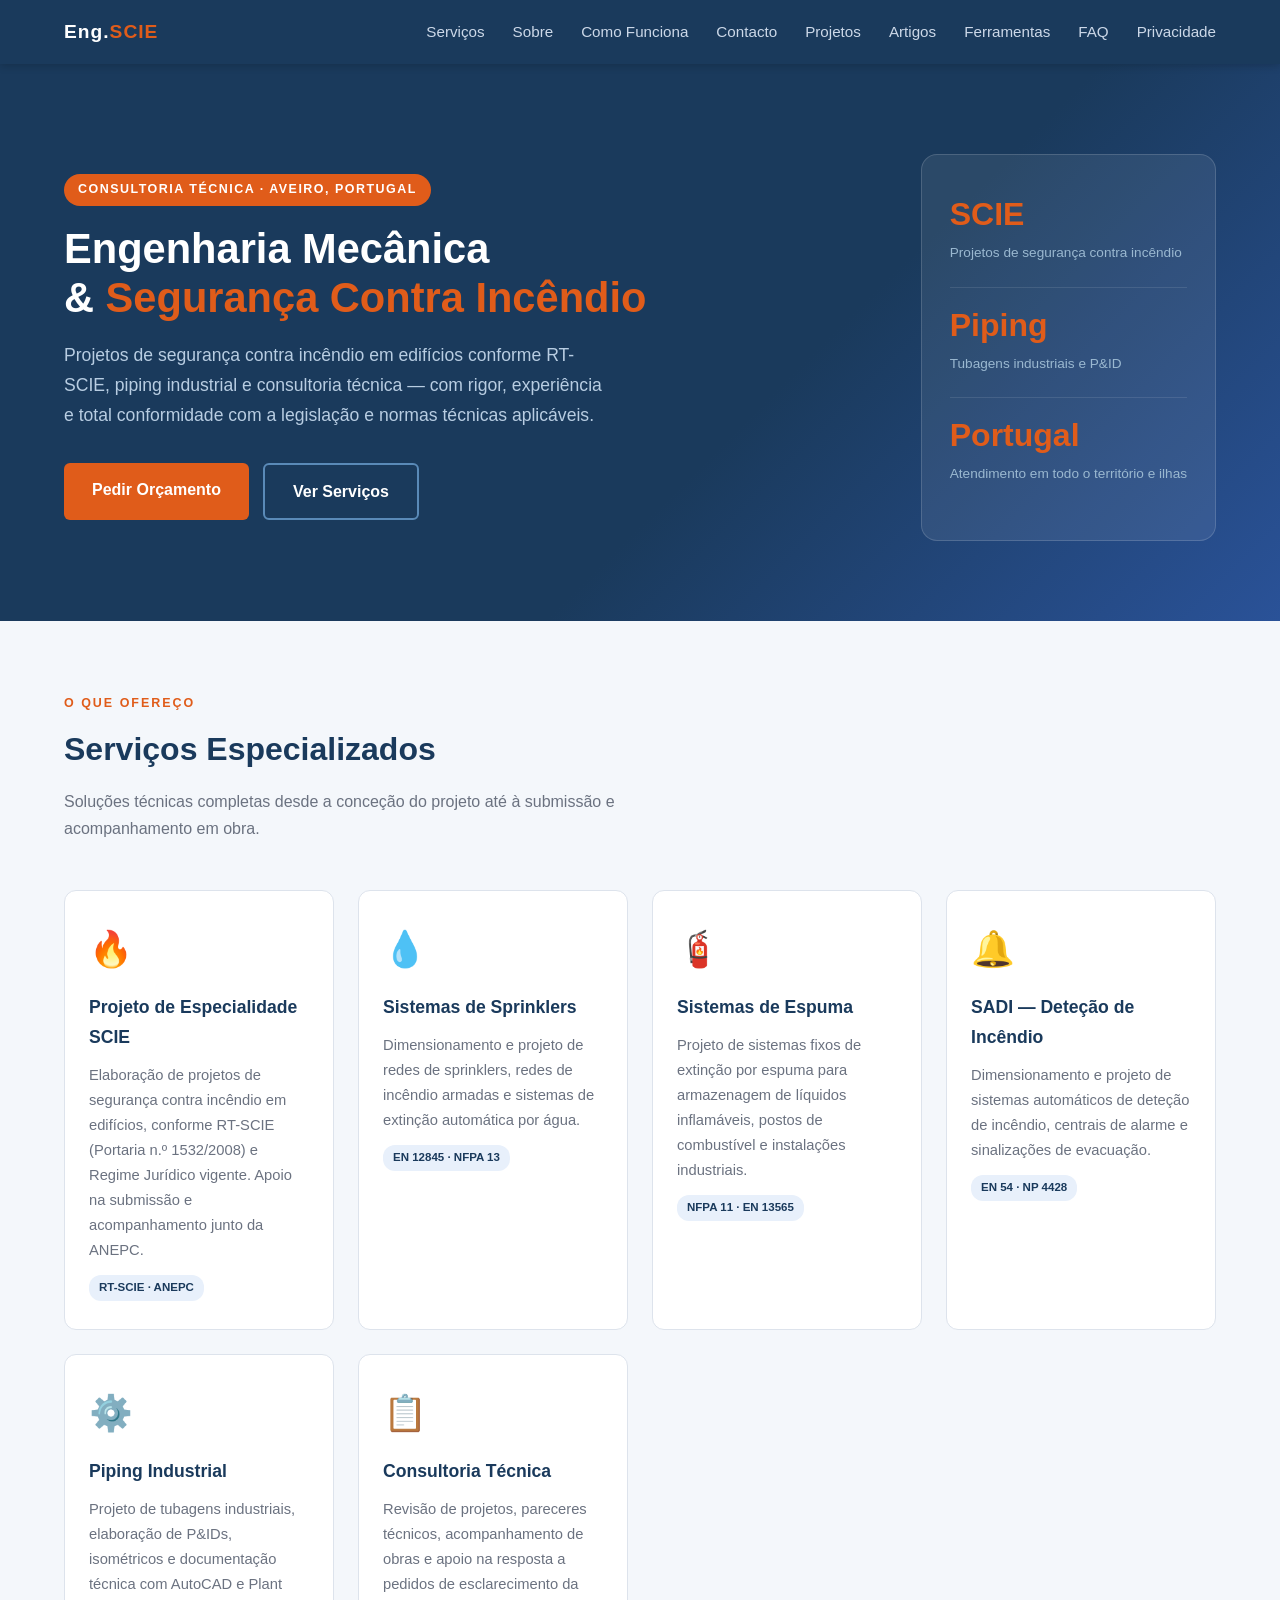
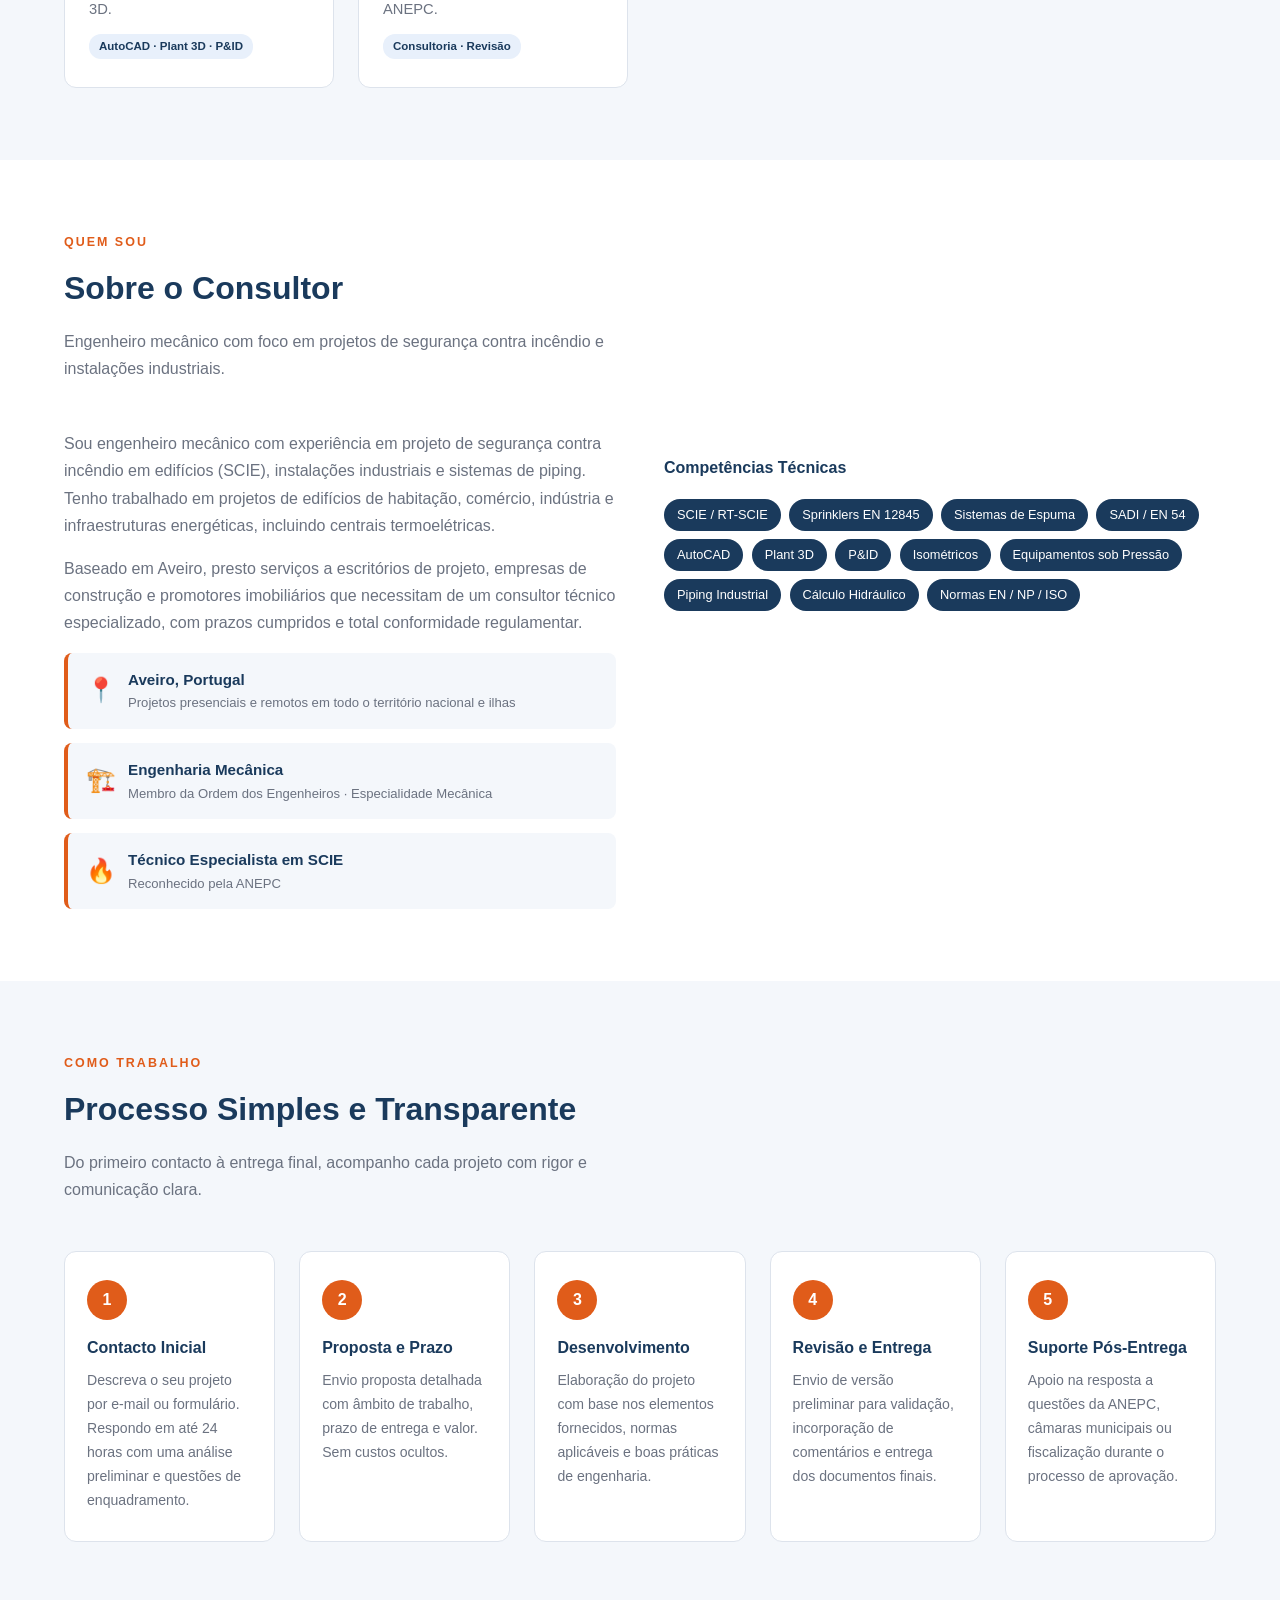
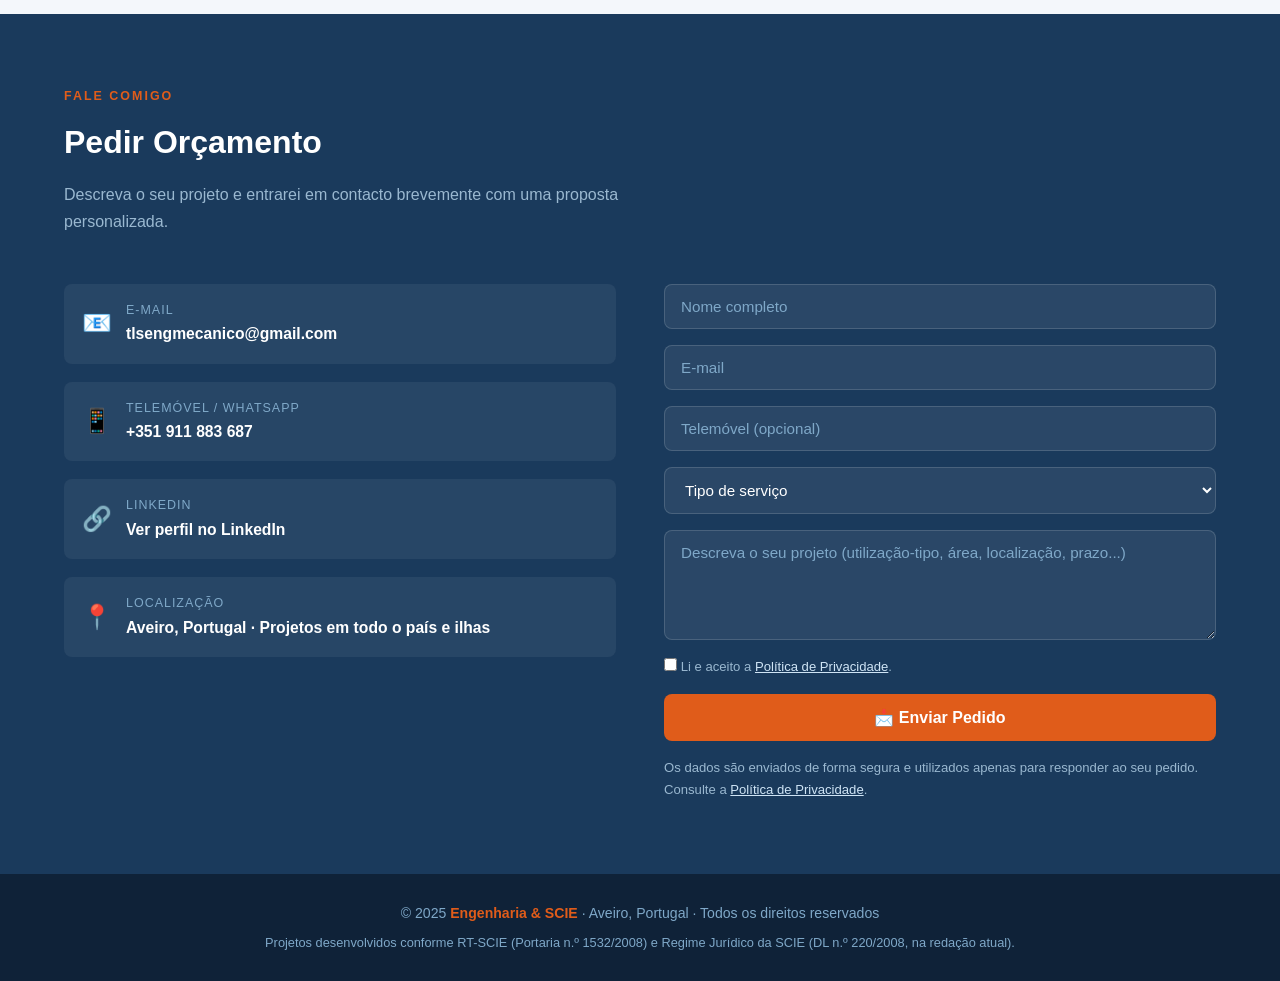
==== index.html @ 80609b7a "Update index.html" ====
<!DOCTYPE html>
<html lang="pt">
<head>
  <meta charset="UTF-8" />
  <meta name="viewport" content="width=device-width, initial-scale=1.0" />
  <!-- CORRIGIDO: Title mais assertivo e com termo completo -->
  <title>Engenharia de Segurança Contra Incêndio | Consultoria SCIE</title>
  <!-- CORRIGIDO: Description otimizada com termos legais corretos -->
  <meta name="description" content="Engenharia Mecânica e SCIE em Portugal. Projetos de segurança contra incêndio conforme RT-SCIE, piping industrial e consultoria técnica. Projetista reconhecido pela ANEPC.">
  
  <!-- JSON-LD Schema.org para SEO -->
  <!-- CORRIGIDO: Qualificações corrigidas, localização unificada para Aveiro -->
  <script type="application/ld+json">
  {
    "@context": "https://schema.org",
    "@type": "ProfessionalService",
    "name": "Engenharia & SCIE",
    "description": "Consultoria em Engenharia Mecânica e Segurança Contra Incêndio em Edifícios (SCIE)",
    "url": "https://fiopsptbr4780.github.io/Eng.SCIE/",
    "telephone": "+351911883687",
    "areaServed": "PT",
    "priceRange": "Consultar",
    "address": {
      "@type": "PostalAddress",
      "addressLocality": "Aveiro",
      "addressCountry": "PT"
    },
    "knowsAbout": [
      "Projeto SCIE",
      "RT-SCIE",
      "Sistemas de Sprinklers EN 12845",
      "Sistemas de Espuma NFPA 11",
      "SADI EN 54",
      "Piping Industrial",
      "Consultoria Técnica SCIE"
    ],
    "hasCredential": [
      {
        "@type": "EducationalOccupationalCredential",
        "credentialCategory": "Engenheiro Mecânico",
        "recognizedBy": { "@type": "Organization", "name": "Ordem dos Engenheiros" }
      },
      {
        "@type": "EducationalOccupationalCredential",
        "credentialCategory": "Técnico Especialista em SCIE",
        "recognizedBy": { "@type": "Organization", "name": "ANEPC" }
      }
    ]
  }
  </script>
  
  <!-- Organization Schema -->
  <script type="application/ld+json">
  {
    "@context": "https://schema.org",
    "@type": "Organization",
    "name": "Engenharia & SCIE",
    "url": "https://fiopsptbr4780.github.io/Eng.SCIE/",
    "logo": "https://fiopsptbr4780.github.io/Eng.SCIE/logo.png",
    "description": "Consultoria em Engenharia Mecânica e Segurança Contra Incêndio em Edifícios",
    "foundingDate": "2024",
    "areaServed": "PT",
    "knowsLanguage": "pt-PT",
    "sameAs": [
      "https://github.com/fiopsptbr4780"
    ],
    "contactPoint": {
      "@type": "ContactPoint",
      "contactType": "Customer Support",
      "telephone": "+351911883687",
      "availableLanguage": "Portuguese"
    }
  }
  </script>
  
  <style>
    :root {
      --primary: #1a3a5c;
      --accent: #e05c1a;
      --light: #f4f7fb;
      --text: #2d2d2d;
      --muted: #6b7280;
      --white: #ffffff;
      --border: #dde3ec;
    }

    * { margin: 0; padding: 0; box-sizing: border-box; }

    body {
      font-family: 'Segoe UI', Arial, sans-serif;
      color: var(--text);
      background: var(--white);
      line-height: 1.7;
    }

    nav {
      background: var(--primary);
      position: sticky;
      top: 0;
      z-index: 999;
      display: flex;
      justify-content: space-between;
      align-items: center;
      padding: 0 5%;
      height: 64px;
      box-shadow: 0 2px 8px rgba(0,0,0,0.18);
    }

    .nav-logo {
      color: var(--white);
      font-size: 1.2rem;
      font-weight: 700;
      letter-spacing: 1px;
      text-decoration: none;
    }

    .nav-logo span { color: var(--accent); }

    .nav-toggle {
      display: none;
      background: transparent;
      border: none;
      color: var(--white);
      font-size: 1.5rem;
      cursor: pointer;
      padding: 4px 8px;
    }

    nav ul {
      list-style: none;
      display: flex;
      gap: 28px;
      margin: 0;
      padding: 0;
    }

    nav ul li a {
      color: #ccd8e8;
      text-decoration: none;
      font-size: 0.95rem;
      transition: color 0.2s;
    }

    nav ul li a:hover { color: var(--accent); }

    .hero {
      background: linear-gradient(135deg, var(--primary) 60%, #2a5298 100%);
      color: var(--white);
      padding: 90px 5% 80px;
      display: flex;
      align-items: center;
      gap: 40px;
      flex-wrap: wrap;
    }

    .hero-text { flex: 1; min-width: 280px; }

    .hero-text .badge {
      display: inline-block;
      background: var(--accent);
      color: var(--white);
      font-size: 0.78rem;
      font-weight: 700;
      text-transform: uppercase;
      letter-spacing: 1.5px;
      padding: 5px 14px;
      border-radius: 20px;
      margin-bottom: 18px;
    }

    .hero-text h1 {
      font-size: 2.6rem;
      line-height: 1.2;
      margin-bottom: 18px;
    }

    .hero-text h1 span { color: var(--accent); }

    .hero-text p {
      font-size: 1.1rem;
      color: #b8cde2;
      max-width: 540px;
      margin-bottom: 32px;
    }

    .hero-btns { display: flex; gap: 14px; flex-wrap: wrap; }

    .btn-primary {
      background: var(--accent);
      color: var(--white);
      padding: 13px 28px;
      border: none;
      border-radius: 6px;
      font-size: 1rem;
      font-weight: 700;
      cursor: pointer;
      text-decoration: none;
      transition: background 0.2s, transform 0.1s;
      display: inline-block;
    }

    .btn-primary:hover { background: #c44e12; transform: translateY(-1px); }

    .btn-outline {
      background: transparent;
      color: var(--white);
      padding: 13px 28px;
      border: 2px solid #5a8ab8;
      border-radius: 6px;
      font-size: 1rem;
      font-weight: 600;
      cursor: pointer;
      text-decoration: none;
      transition: border-color 0.2s, color 0.2s;
      display: inline-block;
    }

    .btn-outline:hover { border-color: var(--white); color: var(--white); }

    .hero-card {
      background: rgba(255, 255, 255, 0.08);
      border: 1px solid rgba(255, 255, 255, 0.15);
      border-radius: 16px;
      padding: 32px 28px;
      min-width: 240px;
      flex-shrink: 0;
    }

    .hero-card .stat { margin-bottom: 22px; }

    .hero-card .stat-num {
      font-size: 2rem;
      font-weight: 800;
      color: var(--accent);
    }

    .hero-card .stat-label {
      font-size: 0.85rem;
      color: #9ab8d0;
    }

    .hero-card hr {
      border: none;
      border-top: 1px solid rgba(255, 255, 255, 0.1);
      margin: 10px 0;
    }

    section { padding: 72px 5%; }

    .section-label {
      font-size: 0.78rem;
      font-weight: 700;
      text-transform: uppercase;
      letter-spacing: 2px;
      color: var(--accent);
      margin-bottom: 8px;
    }

    .section-title {
      font-size: 2rem;
      color: var(--primary);
      margin-bottom: 12px;
    }

    .section-sub {
      color: var(--muted);
      font-size: 1rem;
      max-width: 600px;
      margin-bottom: 48px;
    }

    #servicos { background: var(--light); }

    .services-grid {
      display: grid;
      grid-template-columns: repeat(auto-fit, minmax(260px, 1fr));
      gap: 24px;
    }

    .service-card {
      background: var(--white);
      border-radius: 12px;
      padding: 28px 24px;
      border: 1px solid var(--border);
      transition: box-shadow 0.2s, transform 0.2s;
    }

    .service-card:hover {
      box-shadow: 0 8px 28px rgba(26, 58, 92, 0.12);
      transform: translateY(-3px);
    }

    .service-icon { font-size: 2.2rem; margin-bottom: 14px; }

    .service-card h3 {
      font-size: 1.1rem;
      color: var(--primary);
      margin-bottom: 10px;
    }

    .service-card p {
      font-size: 0.92rem;
      color: var(--muted);
    }

    .service-tag {
      display: inline-block;
      background: #e8f0fb;
      color: var(--primary);
      font-size: 0.72rem;
      font-weight: 700;
      padding: 3px 10px;
      border-radius: 12px;
      margin-top: 12px;
    }

    #sobre { background: var(--white); }

    .about-grid {
      display: grid;
      grid-template-columns: 1fr 1fr;
      gap: 48px;
      align-items: start;
    }

    @media (max-width: 768px) {
      .about-grid { grid-template-columns: 1fr; }
    }

    .about-text p { color: var(--muted); margin-bottom: 16px; }

    .credentials {
      display: flex;
      flex-direction: column;
      gap: 14px;
      margin-top: 8px;
    }

    .credential-item {
      display: flex;
      align-items: center;
      gap: 12px;
      background: var(--light);
      border-radius: 8px;
      padding: 14px 18px;
      border-left: 4px solid var(--accent);
    }

    .credential-item .cred-icon { font-size: 1.5rem; }

    .credential-item .cred-title {
      font-weight: 700;
      font-size: 0.95rem;
      color: var(--primary);
    }

    .credential-item .cred-sub {
      font-size: 0.82rem;
      color: var(--muted);
    }

    .skills-wrap { margin-top: 24px; }

    .skills-wrap h4 {
      color: var(--primary);
      margin-bottom: 14px;
      font-size: 1rem;
    }

    .skill-pill {
      display: inline-block;
      background: var(--primary);
      color: var(--white);
      font-size: 0.8rem;
      padding: 5px 13px;
      border-radius: 20px;
      margin: 4px 4px 4px 0;
    }

    #processo { background: var(--light); }

    .process-steps {
      display: grid;
      grid-template-columns: repeat(auto-fit, minmax(200px, 1fr));
      gap: 24px;
      counter-reset: step;
    }

    .step-card {
      background: var(--white);
      border-radius: 12px;
      padding: 28px 22px;
      border: 1px solid var(--border);
      position: relative;
    }

    .step-num {
      width: 40px;
      height: 40px;
      background: var(--accent);
      color: var(--white);
      border-radius: 50%;
      display: flex;
      align-items: center;
      justify-content: center;
      font-weight: 800;
      font-size: 1rem;
      margin-bottom: 14px;
    }

    .step-card h3 {
      color: var(--primary);
      font-size: 1rem;
      margin-bottom: 8px;
    }

    .step-card p {
      font-size: 0.88rem;
      color: var(--muted);
    }

    #contacto {
      background: var(--primary);
      color: var(--white);
    }

    #contacto .section-title { color: var(--white); }
    #contacto .section-sub { color: #9ab8d0; }

    .contact-grid {
      display: grid;
      grid-template-columns: 1fr 1fr;
      gap: 48px;
      align-items: start;
    }

    @media (max-width: 768px) {
      .contact-grid { grid-template-columns: 1fr; }
    }

    .contact-info {
      display: flex;
      flex-direction: column;
      gap: 18px;
    }

    .contact-item {
      display: flex;
      align-items: center;
      gap: 14px;
      background: rgba(255, 255, 255, 0.06);
      border-radius: 8px;
      padding: 16px 18px;
    }

    .contact-item .ci-icon { font-size: 1.5rem; }

    .contact-item .ci-label {
      font-size: 0.78rem;
      color: #7fa8c8;
      text-transform: uppercase;
      letter-spacing: 1px;
    }

    .contact-item .ci-val {
      font-size: 0.98rem;
      color: var(--white);
      font-weight: 600;
    }

    .contact-item a { color: inherit; text-decoration: none; }
    .contact-item a:hover { text-decoration: underline; }

    form { display: flex; flex-direction: column; gap: 16px; }

    form input, form textarea, form select {
      background: rgba(255, 255, 255, 0.07);
      border: 1px solid rgba(255, 255, 255, 0.15);
      border-radius: 8px;
      padding: 13px 16px;
      color: var(--white);
      font-size: 0.95rem;
      font-family: inherit;
      outline: none;
      transition: border-color 0.2s;
    }

    form input::placeholder, form textarea::placeholder { color: #7fa8c8; }

    form input:focus, form textarea:focus, form select:focus {
      border-color: var(--accent);
    }

    form textarea { resize: vertical; min-height: 110px; }

    form select option { background: var(--primary); color: var(--white); }

    form button {
      background: var(--accent);
      color: var(--white);
      padding: 14px;
      border: none;
      border-radius: 8px;
      font-size: 1rem;
      font-weight: 700;
      cursor: pointer;
      transition: background 0.2s;
    }

    form button:hover { background: #c44e12; }

    .form-note { font-size: 0.82rem; color: #9ab8d0; }
    .form-note a { color: #cfe4f5; }

    footer {
      background: #0f2238;
      color: #7fa8c8;
      text-align: center;
      padding: 28px 5%;
      font-size: 0.88rem;
    }

    footer span { color: var(--accent); font-weight: 700; }

    @media (max-width: 900px) {
      .nav-toggle { display: block; }

      nav ul {
        position: absolute;
        top: 64px;
        left: 0;
        right: 0;
        background: var(--primary);
        flex-direction: column;
        gap: 0;
        max-height: 0;
        overflow: hidden;
        transition: max-height 0.25s ease;
        padding: 0;
      }

      nav ul.open { max-height: 400px; }

      nav ul li {
        padding: 12px 5%;
        border-top: 1px solid rgba(255,255,255,0.08);
      }

      .hero-text h1 { font-size: 1.8rem; }
      .section-title { font-size: 1.5rem; }
    }
  </style>
</head>
<body>

<nav aria-label="Menu principal">
  <a href="index.html" class="nav-logo">Eng.<span>SCIE</span></a>
  <button class="nav-toggle" aria-label="Abrir menu" id="navToggle">☰</button>
  <ul id="navMenu">
    <li><a href="#servicos">Serviços</a></li>
    <li><a href="#sobre">Sobre</a></li>
    <li><a href="#processo">Como Funciona</a></li>
    <li><a href="#contacto">Contacto</a></li>
    <li><a href="projetos.html">Projetos</a></li>
    <li><a href="blog.html">Artigos</a></li>
    <li><a href="ferramentas.html">Ferramentas</a></li>
    <li><a href="faq.html">FAQ</a></li>
    <li><a href="privacidade.html">Privacidade</a></li>
  </ul>
</nav>

<main>

<!-- HERO -->
<section class="hero">
  <div class="hero-text">
    <div class="badge">Consultoria Técnica · Aveiro, Portugal</div>
    <!-- CORRIGIDO: Termo completo na primeira menção -->
    <h1>Engenharia Mecânica<br>& <span>Segurança Contra Incêndio</span></h1>
    <p>Projetos de segurança contra incêndio em edifícios conforme RT-SCIE, piping industrial e consultoria técnica — com rigor, experiência e total conformidade com a legislação e normas técnicas aplicáveis.</p>
    <div class="hero-btns">
      <a href="#contacto" class="btn-primary">Pedir Orçamento</a>
      <a href="#servicos" class="btn-outline">Ver Serviços</a>
    </div>
  </div>
  <div class="hero-card">
    <div class="stat">
      <div class="stat-num">SCIE</div>
      <div class="stat-label">Projetos de segurança contra incêndio</div>
    </div>
    <hr>
    <div class="stat">
      <div class="stat-num">Piping</div>
      <div class="stat-label">Tubagens industriais e P&ID</div>
    </div>
    <hr>
    <div class="stat">
      <div class="stat-num">Portugal</div>
      <div class="stat-label">Atendimento em todo o território e ilhas</div>
    </div>
  </div>
</section>

<!-- SERVIÇOS -->
<section id="servicos">
  <div class="section-label">O que ofereço</div>
  <h2 class="section-title">Serviços Especializados</h2>
  <p class="section-sub">Soluções técnicas completas desde a conceção do projeto até à submissão e acompanhamento em obra.</p>

  <div class="services-grid">
    <!-- CORRIGIDO: RTSCIE → RT-SCIE, terminologia precisa -->
    <div class="service-card">
      <div class="service-icon">🔥</div>
      <h3>Projeto de Especialidade SCIE</h3>
      <p>Elaboração de projetos de segurança contra incêndio em edifícios, conforme RT-SCIE (Portaria n.º 1532/2008) e Regime Jurídico vigente. Apoio na submissão e acompanhamento junto da ANEPC.</p>
      <span class="service-tag">RT-SCIE · ANEPC</span>
    </div>

    <div class="service-card">
      <div class="service-icon">💧</div>
      <h3>Sistemas de Sprinklers</h3>
      <p>Dimensionamento e projeto de redes de sprinklers, redes de incêndio armadas e sistemas de extinção automática por água.</p>
      <span class="service-tag">EN 12845 · NFPA 13</span>
    </div>

    <div class="service-card">
      <div class="service-icon">🧯</div>
      <h3>Sistemas de Espuma</h3>
      <p>Projeto de sistemas fixos de extinção por espuma para armazenagem de líquidos inflamáveis, postos de combustível e instalações industriais.</p>
      <span class="service-tag">NFPA 11 · EN 13565</span>
    </div>

    <div class="service-card">
      <div class="service-icon">🔔</div>
      <h3>SADI — Deteção de Incêndio</h3>
      <p>Dimensionamento e projeto de sistemas automáticos de deteção de incêndio, centrais de alarme e sinalizações de evacuação.</p>
      <span class="service-tag">EN 54 · NP 4428</span>
    </div>

    <div class="service-card">
      <div class="service-icon">⚙️</div>
      <h3>Piping Industrial</h3>
      <p>Projeto de tubagens industriais, elaboração de P&IDs, isométricos e documentação técnica com AutoCAD e Plant 3D.</p>
      <span class="service-tag">AutoCAD · Plant 3D · P&ID</span>
    </div>

    <div class="service-card">
      <div class="service-icon">📋</div>
      <h3>Consultoria Técnica</h3>
      <p>Revisão de projetos, pareceres técnicos, acompanhamento de obras e apoio na resposta a pedidos de esclarecimento da ANEPC.</p>
      <span class="service-tag">Consultoria · Revisão</span>
    </div>
  </div>
</section>

<!-- SOBRE -->
<section id="sobre">
  <div class="section-label">Quem sou</div>
  <h2 class="section-title">Sobre o Consultor</h2>
  <p class="section-sub">Engenheiro mecânico com foco em projetos de segurança contra incêndio e instalações industriais.</p>

  <div class="about-grid">
    <div class="about-text">
      <!-- CORRIGIDO: Texto completo, sem truncamento -->
      <p>Sou engenheiro mecânico com experiência em projeto de segurança contra incêndio em edifícios (SCIE), instalações industriais e sistemas de piping. Tenho trabalhado em projetos de edifícios de habitação, comércio, indústria e infraestruturas energéticas, incluindo centrais termoelétricas.</p>
      <p>Baseado em Aveiro, presto serviços a escritórios de projeto, empresas de construção e promotores imobiliários que necessitam de um consultor técnico especializado, com prazos cumpridos e total conformidade regulamentar.</p>

      <div class="credentials">
        <div class="credential-item">
          <div class="cred-icon">📍</div>
          <div>
            <div class="cred-title">Aveiro, Portugal</div>
            <div class="cred-sub">Projetos presenciais e remotos em todo o território nacional e ilhas</div>
          </div>
        </div>
        <div class="credential-item">
          <div class="cred-icon">🏗️</div>
          <div>
            <div class="cred-title">Engenharia Mecânica</div>
            <div class="cred-sub">Membro da Ordem dos Engenheiros · Especialidade Mecânica</div>
          </div>
        </div>
        <div class="credential-item">
          <div class="cred-icon">🔥</div>
          <div>
            <div class="cred-title">Técnico Especialista em SCIE</div>
            <div class="cred-sub">Reconhecido pela ANEPC</div>
          </div>
        </div>
      </div>
    </div>

    <div>
      <div class="skills-wrap">
        <h4>Competências Técnicas</h4>
        <span class="skill-pill">SCIE / RT-SCIE</span>
        <span class="skill-pill">Sprinklers EN 12845</span>
        <span class="skill-pill">Sistemas de Espuma</span>
        <span class="skill-pill">SADI / EN 54</span>
        <span class="skill-pill">AutoCAD</span>
        <span class="skill-pill">Plant 3D</span>
        <span class="skill-pill">P&ID</span>
        <span class="skill-pill">Isométricos</span>
        <span class="skill-pill">Equipamentos sob Pressão</span>
        <span class="skill-pill">Piping Industrial</span>
        <span class="skill-pill">Cálculo Hidráulico</span>
        <span class="skill-pill">Normas EN / NP / ISO</span>
      </div>
    </div>
  </div>
</section>

<!-- PROCESSO -->
<section id="processo">
  <div class="section-label">Como trabalho</div>
  <h2 class="section-title">Processo Simples e Transparente</h2>
  <p class="section-sub">Do primeiro contacto à entrega final, acompanho cada projeto com rigor e comunicação clara.</p>

  <div class="process-steps">
    <div class="step-card">
      <div class="step-num">1</div>
      <h3>Contacto Inicial</h3>
      <p>Descreva o seu projeto por e-mail ou formulário. Respondo em até 24 horas com uma análise preliminar e questões de enquadramento.</p>
    </div>
    <div class="step-card">
      <div class="step-num">2</div>
      <h3>Proposta e Prazo</h3>
      <p>Envio proposta detalhada com âmbito de trabalho, prazo de entrega e valor. Sem custos ocultos.</p>
    </div>
    <div class="step-card">
      <div class="step-num">3</div>
      <h3>Desenvolvimento</h3>
      <p>Elaboração do projeto com base nos elementos fornecidos, normas aplicáveis e boas práticas de engenharia.</p>
    </div>
    <div class="step-card">
      <div class="step-num">4</div>
      <h3>Revisão e Entrega</h3>
      <p>Envio de versão preliminar para validação, incorporação de comentários e entrega dos documentos finais.</p>
    </div>
    <div class="step-card">
      <div class="step-num">5</div>
      <h3>Suporte Pós-Entrega</h3>
      <p>Apoio na resposta a questões da ANEPC, câmaras municipais ou fiscalização durante o processo de aprovação.</p>
    </div>
  </div>
</section>

<!-- CONTACTO -->
<section id="contacto">
  <div class="section-label">Fale comigo</div>
  <h2 class="section-title">Pedir Orçamento</h2>
  <p class="section-sub">Descreva o seu projeto e entrarei em contacto brevemente com uma proposta personalizada.</p>

  <div class="contact-grid">
    <div class="contact-info">
      <div class="contact-item">
        <div class="ci-icon">📧</div>
        <div>
          <div class="ci-label">E-mail</div>
          <div class="ci-val">
            <a href="mailto:tlsengmecanico@gmail.com">tlsengmecanico@gmail.com</a>
          </div>
        </div>
      </div>
      <div class="contact-item">
        <div class="ci-icon">📱</div>
        <div>
          <div class="ci-label">Telemóvel / WhatsApp</div>
          <div class="ci-val">
            <a href="tel:+351911883687">+351 911 883 687</a>
          </div>
        </div>
      </div>
      <!-- CORRIGIDO: LinkedIn com markup válido (estava comentado com <! ) -->
      <div class="contact-item">
        <div class="ci-icon">🔗</div>
        <div>
          <div class="ci-label">LinkedIn</div>
          <div class="ci-val">
            <a href="https://www.linkedin.com/in/o-seu-perfil/" target="_blank" rel="noopener noreferrer">Ver perfil no LinkedIn</a>
          </div>
        </div>
      </div>
      <div class="contact-item">
        <div class="ci-icon">📍</div>
        <div>
          <div class="ci-label">Localização</div>
          <div class="ci-val">Aveiro, Portugal · Projetos em todo o país e ilhas</div>
        </div>
      </div>
    </div>

    <form action="https://formsubmit.co/db9320482ec69a19fda50553b95c6257" method="POST">
      <input type="hidden" name="_next" value="https://fiopsptbr4780.github.io/Eng.SCIE/" />
      <input type="hidden" name="_subject" value="Novo pedido de orçamento – Site Eng.SCIE" />
      <input type="hidden" name="_captcha" value="false" />

      <input type="text" name="nome" placeholder="Nome completo" required aria-label="Nome completo" />
      <input type="email" name="email" placeholder="E-mail" required aria-label="Endereço de e-mail" />
      <input type="tel" name="telefone" placeholder="Telemóvel (opcional)" aria-label="Número de telefone" />
      <select name="servico" required aria-label="Tipo de serviço">
        <option value="" disabled selected>Tipo de serviço</option>
        <option>Projeto de Especialidade SCIE</option>
        <option>Sistema de Sprinklers</option>
        <option>Sistema de Espuma</option>
        <option>SADI — Deteção de Incêndio</option>
        <option>Piping Industrial / P&ID</option>
        <option>Consultoria Técnica</option>
        <option>Outro</option>
      </select>
      <textarea name="mensagem" placeholder="Descreva o seu projeto (utilização-tipo, área, localização, prazo...)"></textarea>

      <label style="font-size:0.82rem; color:#9ab8d0;">
        <input type="checkbox" name="privacidade" required />
        Li e aceito a <a href="privacidade.html" style="color:#cfe4f5;">Política de Privacidade</a>.
      </label>

      <button type="submit">📩 Enviar Pedido</button>
      <p class="form-note">
        Os dados são enviados de forma segura e utilizados apenas para responder ao seu pedido. Consulte a <a href="privacidade.html">Política de Privacidade</a>.
      </p>
    </form>
  </div>
</section>
</main>

<footer>
  <p>&copy; 2025 <span>Engenharia &amp; SCIE</span> · Aveiro, Portugal · Todos os direitos reservados</p>
  <p style="margin-top:6px; font-size:0.8rem;">
    Projetos desenvolvidos conforme RT-SCIE (Portaria n.º 1532/2008) e Regime Jurídico da SCIE (DL n.º 220/2008, na redação atual).
  </p>
</footer>

<script>
  document.querySelectorAll('a[href^="#"]').forEach(a => {
    a.addEventListener('click', function(e) {
      e.preventDefault();
      const target = document.querySelector(this.getAttribute('href'));
      if (target) target.scrollIntoView({ behavior: 'smooth', block: 'start' });
    });
  });

  const navToggle = document.getElementById('navToggle');
  const navMenu = document.getElementById('navMenu');

  navToggle.addEventListener('click', () => {
    navMenu.classList.toggle('open');
    const isOpen = navMenu.classList.contains('open');
    navToggle.setAttribute('aria-label', isOpen ? 'Fechar menu' : 'Abrir menu');
    navToggle.textContent = isOpen ? '✕' : '☰';
  });

  navMenu.querySelectorAll('a').forEach(link => {
    link.addEventListener('click', () => {
      navMenu.classList.remove('open');
      navToggle.setAttribute('aria-label', 'Abrir menu');
      navToggle.textContent = '☰';
    });
  });
</script>

</body>
</html>
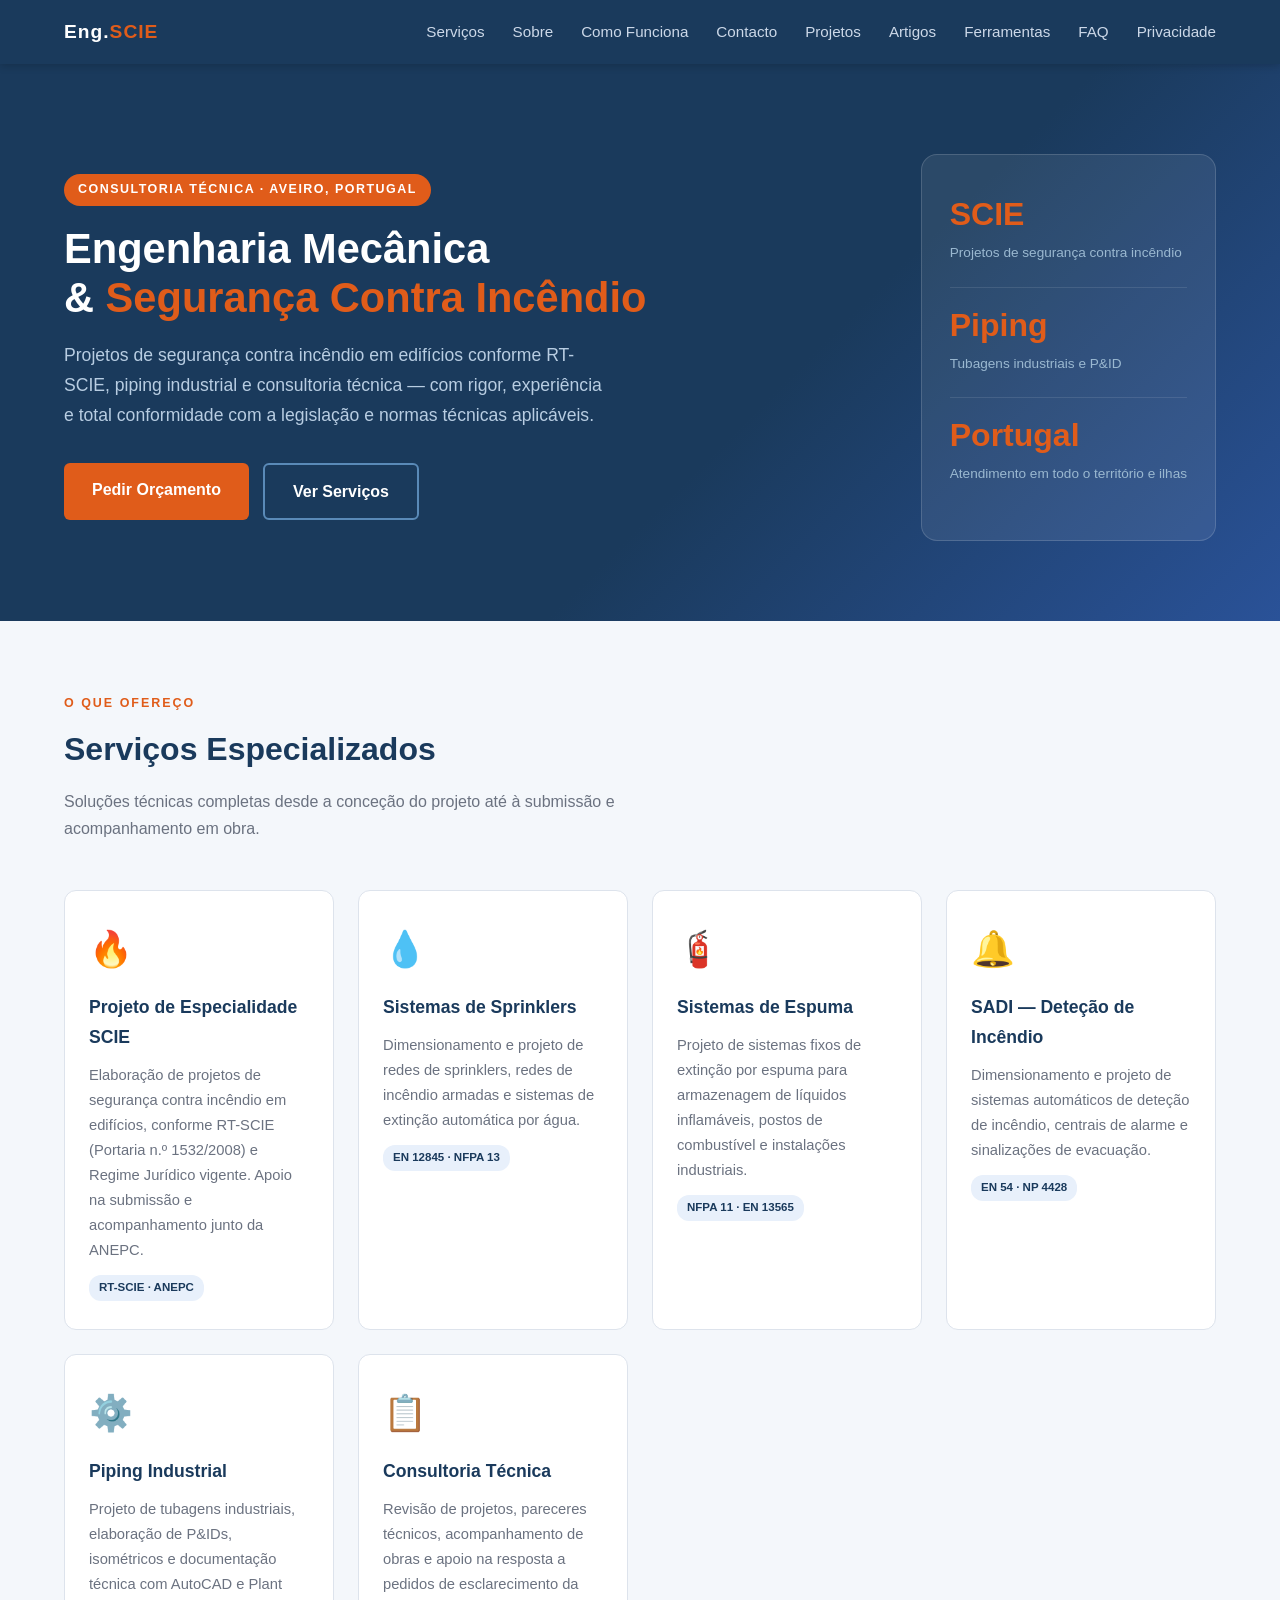
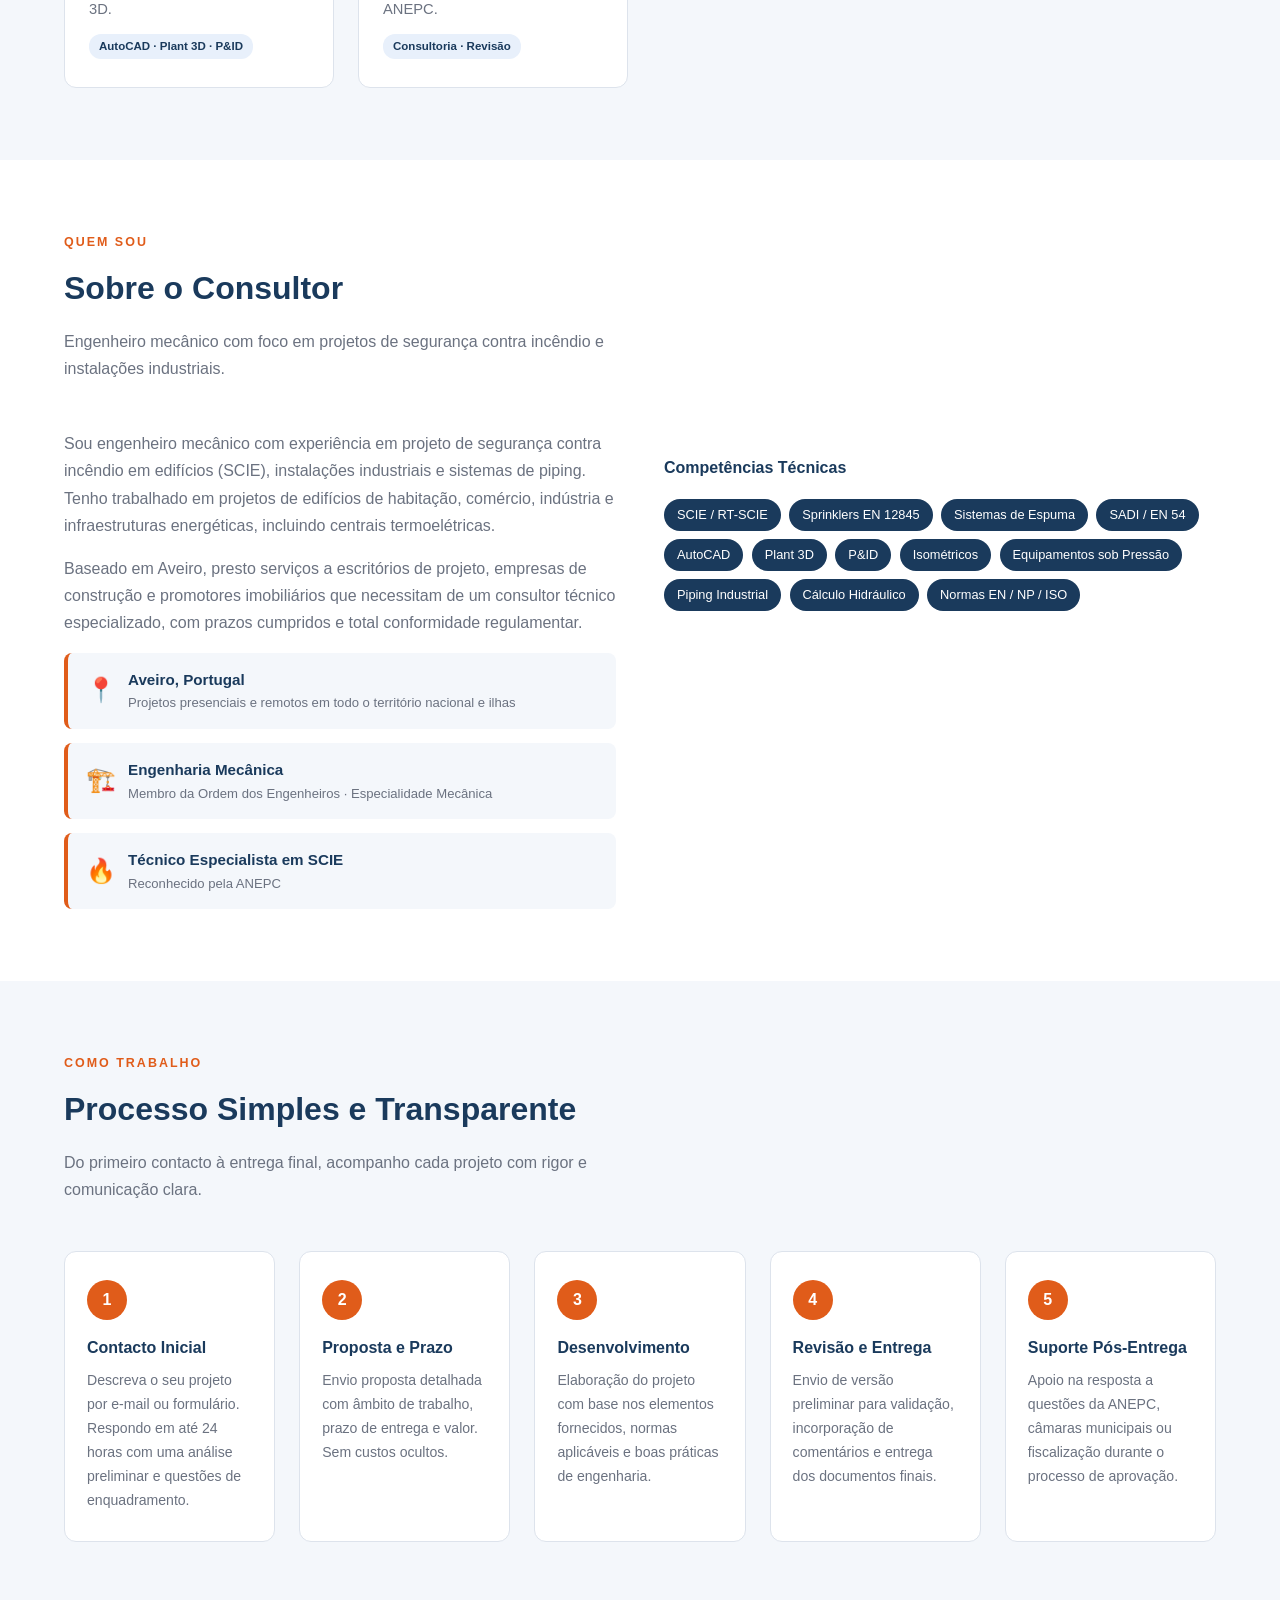
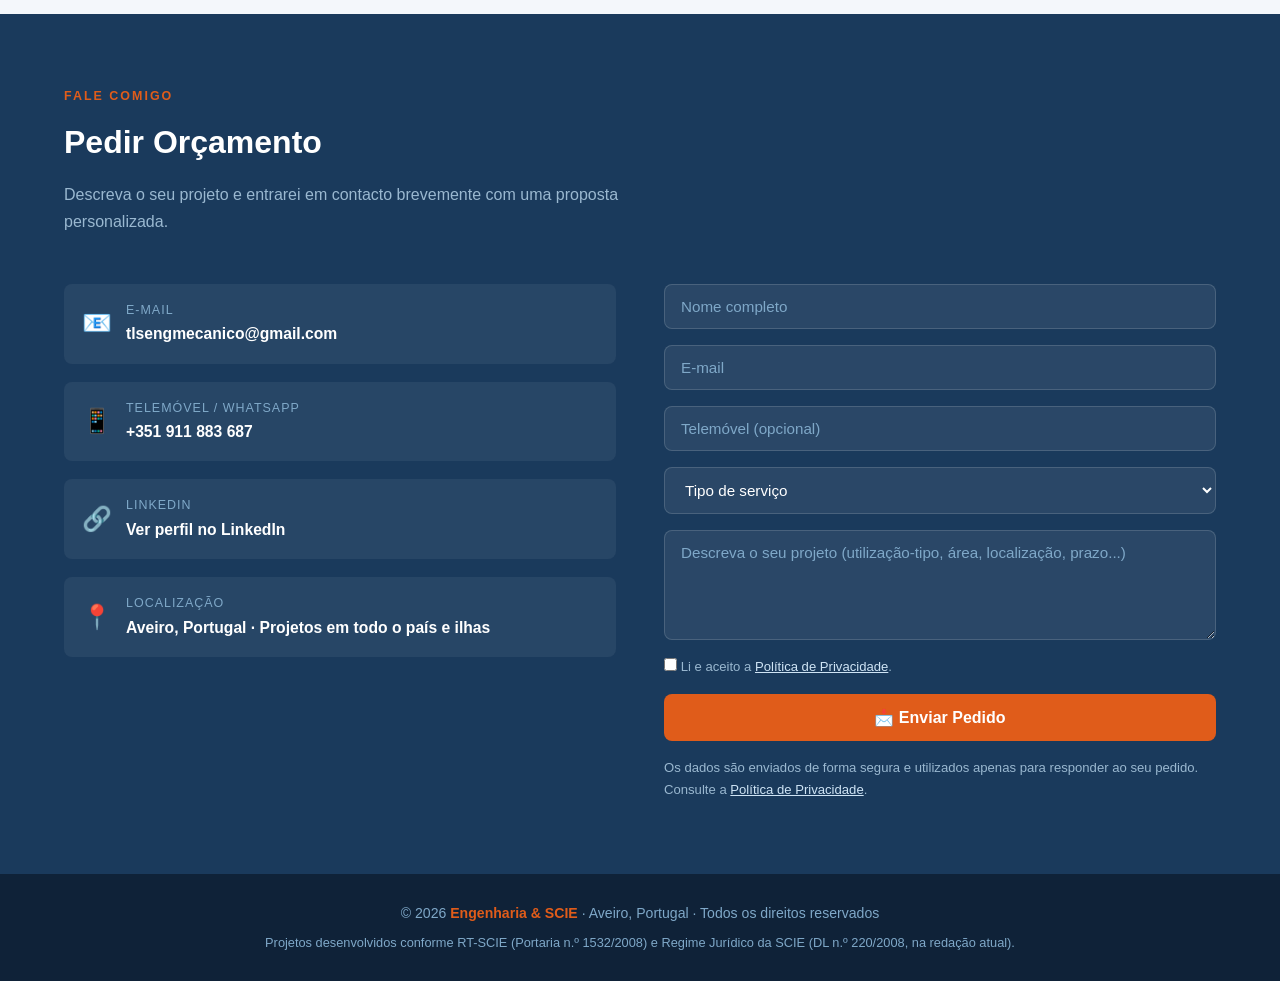
==== commit 41ce10b9: "atualização" ====
--- a/index.html
+++ b/index.html
@@ -790,48 +790,59 @@
       </div>
     </div>
 
-    <form action="https://formsubmit.co/db9320482ec69a19fda50553b95c6257" method="POST">
-      <input type="hidden" name="_next" value="https://fiopsptbr4780.github.io/Eng.SCIE/" />
-      <input type="hidden" name="_subject" value="Novo pedido de orçamento – Site Eng.SCIE" />
-      <input type="hidden" name="_captcha" value="false" />
-
-      <input type="text" name="nome" placeholder="Nome completo" required aria-label="Nome completo" />
-      <input type="email" name="email" placeholder="E-mail" required aria-label="Endereço de e-mail" />
-      <input type="tel" name="telefone" placeholder="Telemóvel (opcional)" aria-label="Número de telefone" />
-      <select name="servico" required aria-label="Tipo de serviço">
-        <option value="" disabled selected>Tipo de serviço</option>
-        <option>Projeto de Especialidade SCIE</option>
-        <option>Sistema de Sprinklers</option>
-        <option>Sistema de Espuma</option>
-        <option>SADI — Deteção de Incêndio</option>
-        <option>Piping Industrial / P&ID</option>
-        <option>Consultoria Técnica</option>
-        <option>Outro</option>
-      </select>
-      <textarea name="mensagem" placeholder="Descreva o seu projeto (utilização-tipo, área, localização, prazo...)"></textarea>
-
-      <label style="font-size:0.82rem; color:#9ab8d0;">
-        <input type="checkbox" name="privacidade" required />
-        Li e aceito a <a href="privacidade.html" style="color:#cfe4f5;">Política de Privacidade</a>.
-      </label>
-
-      <button type="submit">📩 Enviar Pedido</button>
-      <p class="form-note">
-        Os dados são enviados de forma segura e utilizados apenas para responder ao seu pedido. Consulte a <a href="privacidade.html">Política de Privacidade</a>.
-      </p>
-    </form>
+<!-- FORMULÁRIO CORRIGIDO COM REDIRECIONAMENTO AUTOMÁTICO -->
+<form id="contactForm" action="https://formsubmit.co/db9320482ec69a19fda50553b95c6257" method="POST">
+  <!-- REMOVIDO: input _next que causava redirecionamento imediato -->
+  <input type="hidden" name="_subject" value="Novo pedido de orçamento – Site Eng.SCIE" />
+  <input type="hidden" name="_captcha" value="false" />
+  <!-- Adicionado para resposta AJAX/JSON -->
+  <input type="hidden" name="_format" value="json" />
+
+  <input type="text" name="nome" placeholder="Nome completo" required aria-label="Nome completo" />
+  <input type="email" name="email" placeholder="E-mail" required aria-label="Endereço de e-mail" />
+  <input type="tel" name="telefone" placeholder="Telemóvel (opcional)" aria-label="Número de telefone" />
+  <select name="servico" required aria-label="Tipo de serviço">
+    <option value="" disabled selected>Tipo de serviço</option>
+    <option>Projeto de Especialidade SCIE</option>
+    <option>Sistema de Sprinklers</option>
+    <option>Sistema de Espuma</option>
+    <option>SADI — Deteção de Incêndio</option>
+    <option>Piping Industrial / P&ID</option>
+    <option>Consultoria Técnica</option>
+    <option>Outro</option>
+  </select>
+  <textarea name="mensagem" placeholder="Descreva o seu projeto (utilização-tipo, área, localização, prazo...)"></textarea>
+
+  <label style="font-size:0.82rem; color:#9ab8d0;">
+    <input type="checkbox" name="privacidade" required />
+    Li e aceito a <a href="privacidade.html" style="color:#cfe4f5;">Política de Privacidade</a>.
+  </label>
+
+  <button type="submit" id="submitBtn">📩 Enviar Pedido</button>
+
+  <div id="formSuccess" style="display:none; background:#1a7a3c; color:#fff; padding:16px; border-radius:8px; margin-top:16px; text-align:center; font-weight:600;">
+  ✅ Pedido enviado com sucesso! Será redirecionado em instantes...
+  </div>
+
+  <p class="form-note">
+    Os dados são enviados de forma segura e utilizados apenas para responder ao seu pedido. Consulte a <a href="privacidade.html">Política de Privacidade</a>.
+  </p>
+</form>
+    
   </div>
 </section>
 </main>
 
 <footer>
-  <p>&copy; 2025 <span>Engenharia &amp; SCIE</span> · Aveiro, Portugal · Todos os direitos reservados</p>
+  <p>&copy; 2026 <span>Engenharia & SCIE</span> · Aveiro, Portugal · Todos os direitos reservados</p>
   <p style="margin-top:6px; font-size:0.8rem;">
     Projetos desenvolvidos conforme RT-SCIE (Portaria n.º 1532/2008) e Regime Jurídico da SCIE (DL n.º 220/2008, na redação atual).
   </p>
 </footer>
 
+<!-- ✅ JAVASCRIPT ÚNICO E COMPLETO (substitui todo o script anterior) -->
 <script>
+  // Smooth scroll
   document.querySelectorAll('a[href^="#"]').forEach(a => {
     a.addEventListener('click', function(e) {
       e.preventDefault();
@@ -840,6 +851,7 @@
     });
   });
 
+  // Menu móvel
   const navToggle = document.getElementById('navToggle');
   const navMenu = document.getElementById('navMenu');
 
@@ -857,6 +869,49 @@
       navToggle.textContent = '☰';
     });
   });
+
+  // ✅ FORMULÁRIO: envio via fetch + mensagem de sucesso + redirecionamento após 3s
+  const contactForm = document.getElementById('contactForm');
+  const submitBtn = document.getElementById('submitBtn');
+  const formSuccess = document.getElementById('formSuccess');
+
+  contactForm.addEventListener('submit', async function(e) {
+    e.preventDefault();
+
+    const originalText = submitBtn.textContent;
+    submitBtn.textContent = '⏳ A enviar...';
+    submitBtn.disabled = true;
+    submitBtn.style.opacity = '0.7';
+
+    try {
+      const formData = new FormData(contactForm);
+      const response = await fetch(contactForm.action, {
+        method: 'POST',
+        body: formData,
+        headers: { 'Accept': 'application/json' }
+      });
+
+      if (response.ok) {
+        // Mostra mensagem de sucesso
+        formSuccess.style.display = 'block';
+        submitBtn.textContent = '✅ Enviado!';
+        submitBtn.style.background = '#1a7a3c';
+
+        // Redireciona após 3 segundos
+        setTimeout(function() {
+          window.location.href = 'https://fiopsptbr4780.github.io/Eng.SCIE/';
+        }, 3000);
+      } else {
+        throw new Error('Erro no envio');
+      }
+    } catch (error) {
+      // Reverte botão e mostra alerta em caso de erro
+      submitBtn.textContent = originalText;
+      submitBtn.disabled = false;
+      submitBtn.style.opacity = '1';
+      alert('Ocorreu um erro ao enviar. Por favor, envie diretamente para tlsengmecanico@gmail.com');
+    }
+  });
 </script>
 
 </body>
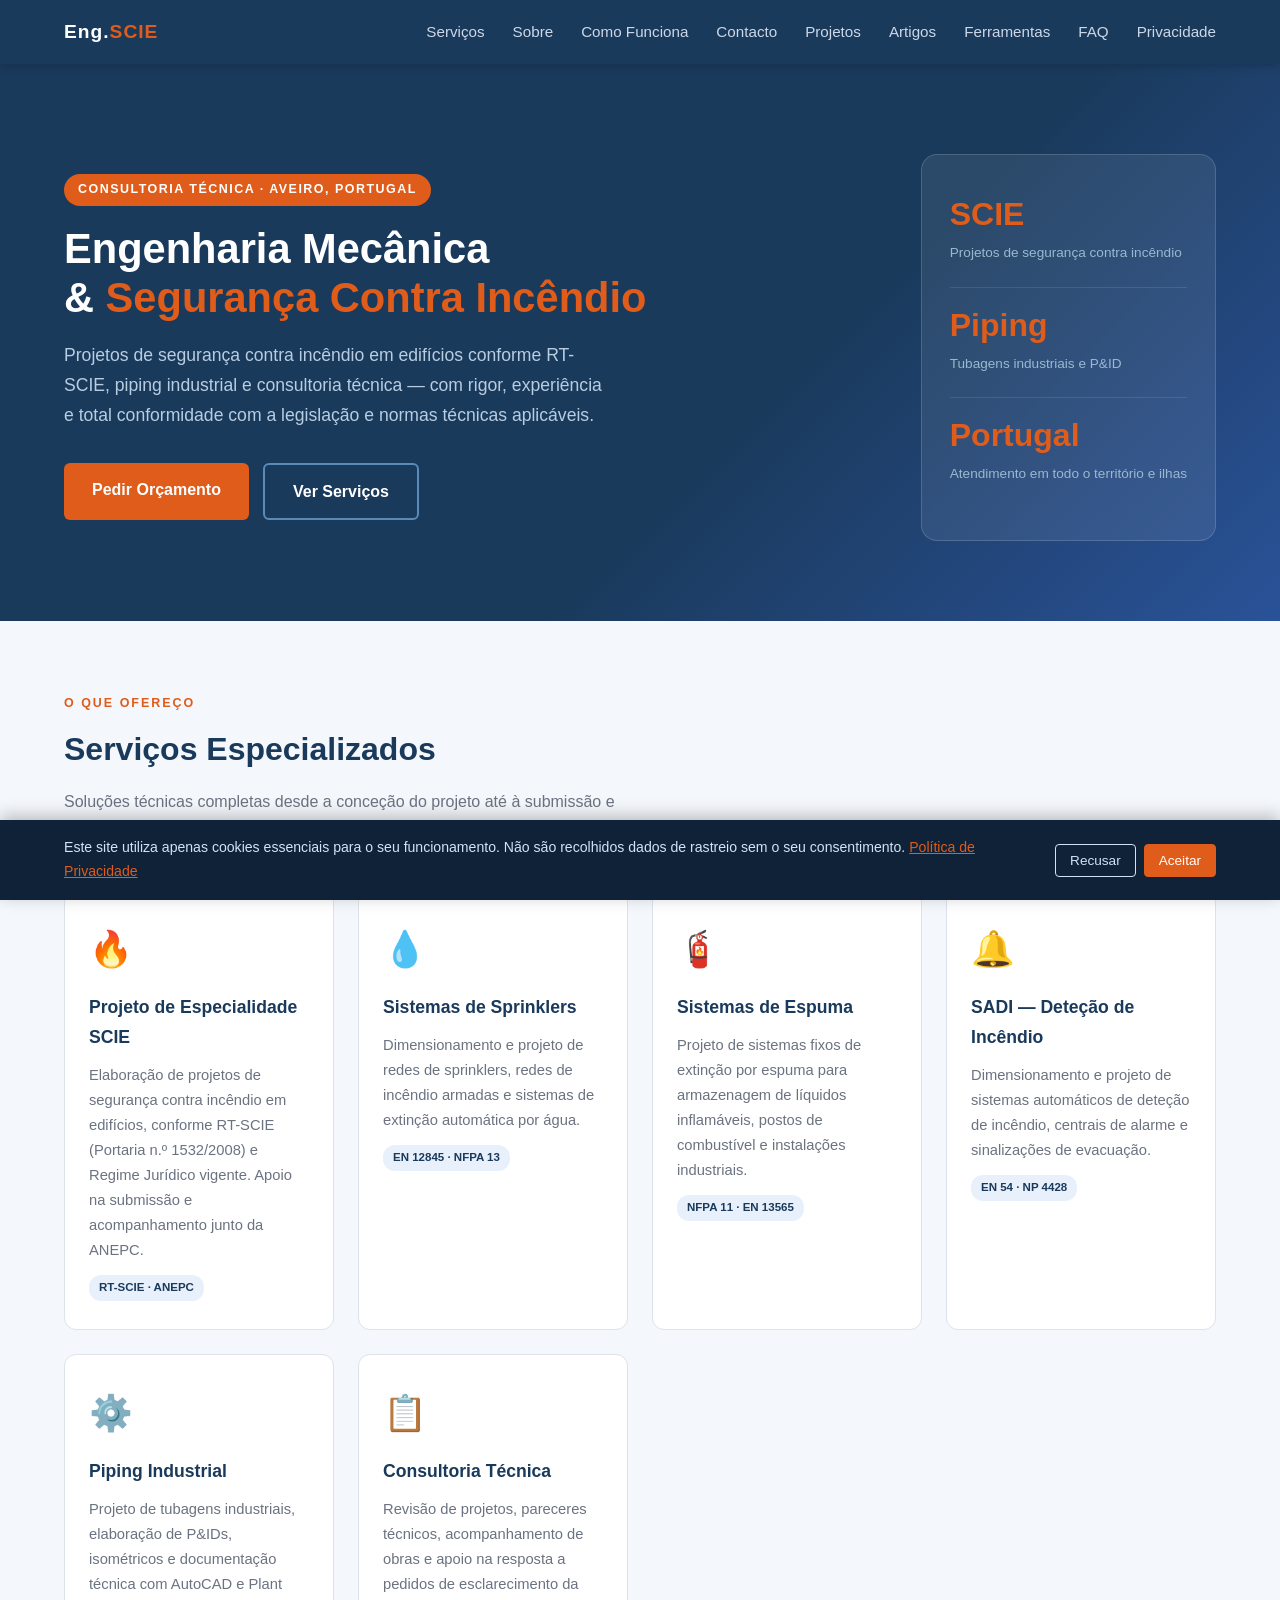
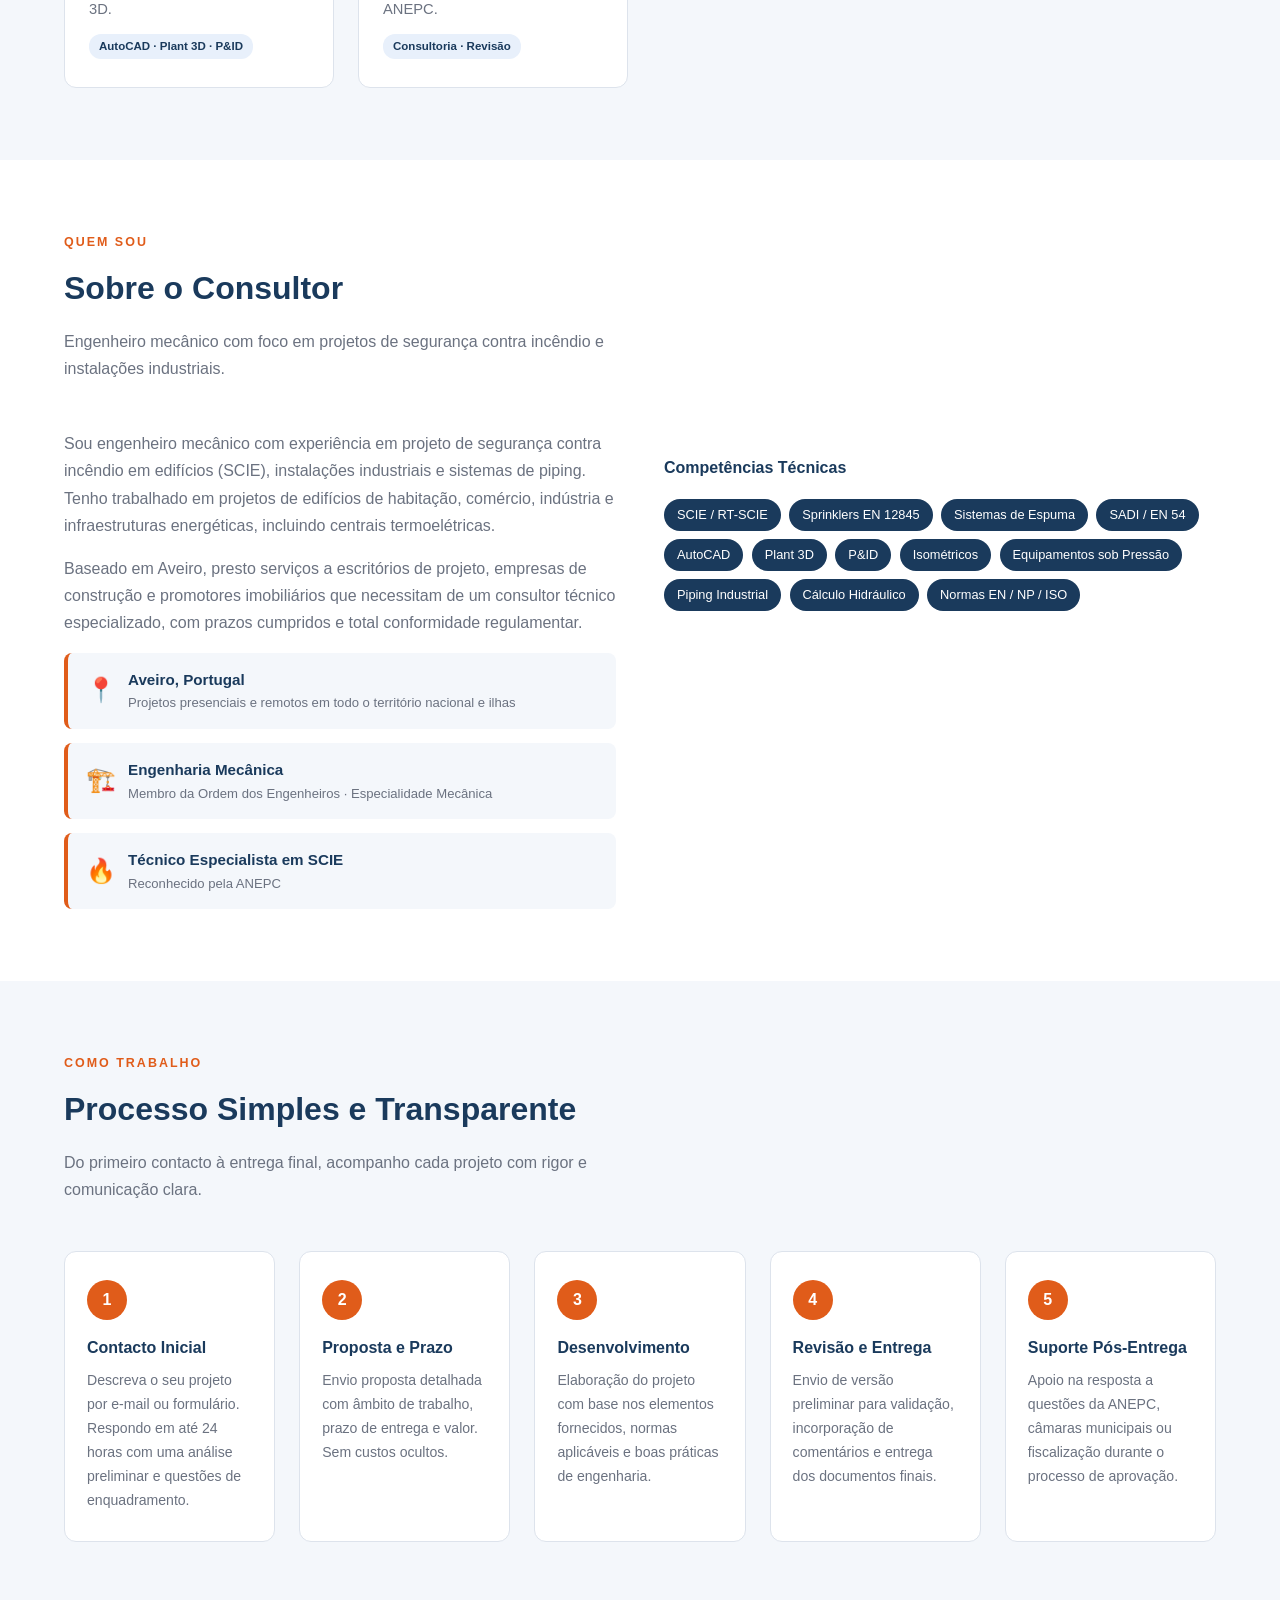
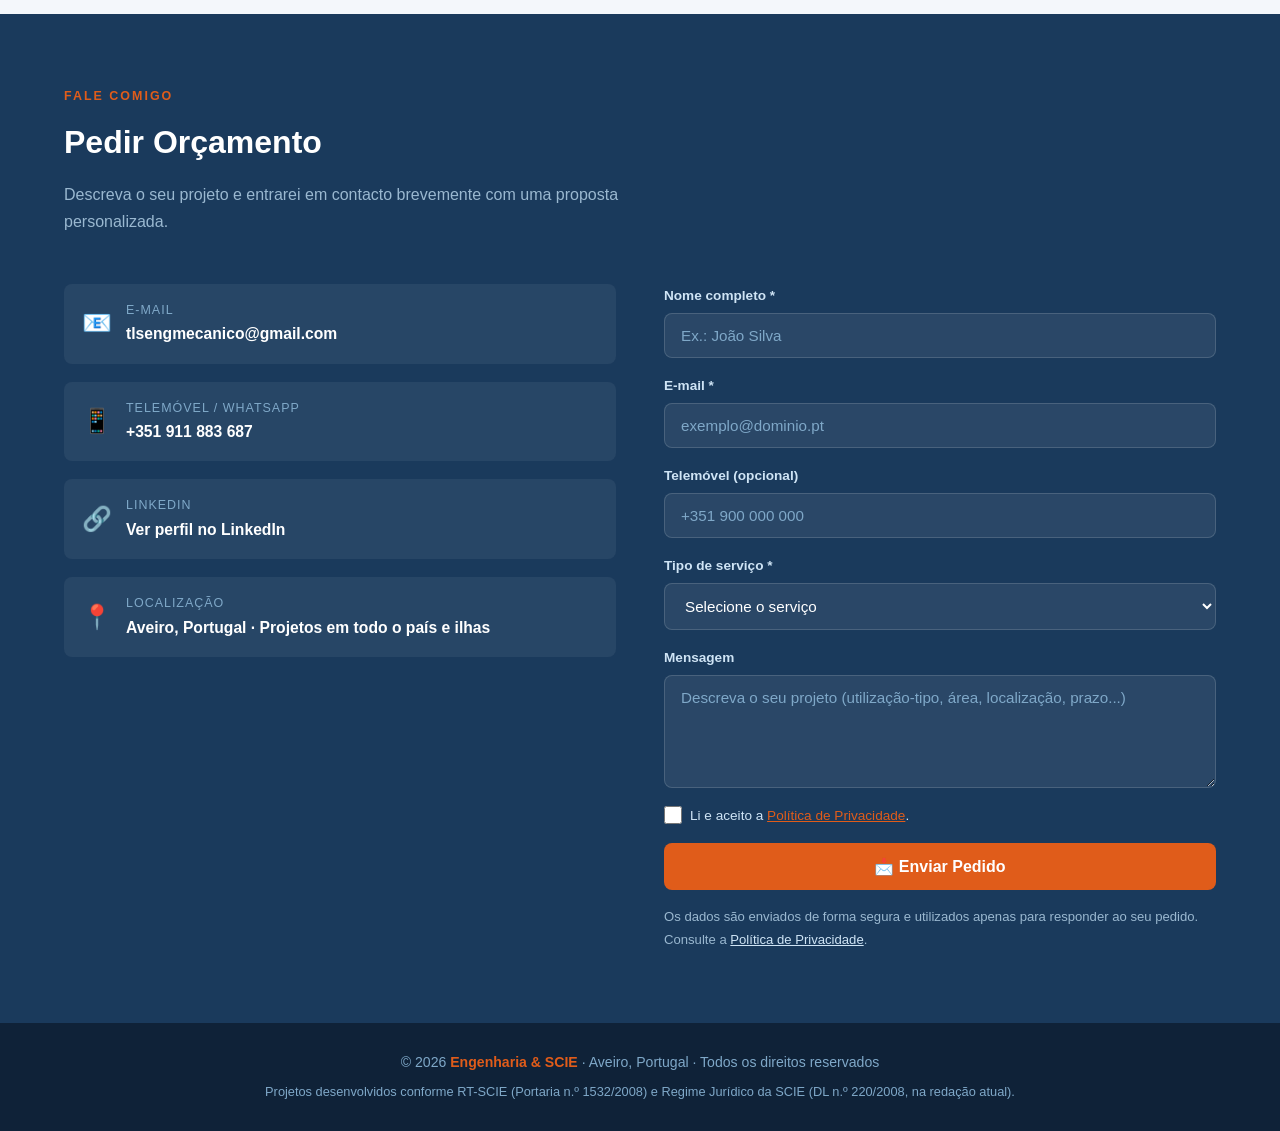
==== commit 930874dc: "update geral" ====
--- a/index.html
+++ b/index.html
@@ -1,13 +1,37 @@
 <!DOCTYPE html>
-<html lang="pt">
+<html lang="pt-PT">
 <head>
   <meta charset="UTF-8" />
   <meta name="viewport" content="width=device-width, initial-scale=1.0" />
-  <!-- CORRIGIDO: Title mais assertivo e com termo completo -->
+  <meta name="theme-color" content="#1a3a5c" />
+
+  <!-- Canonical + favicon -->
+  <link rel="canonical" href="https://fiopsptbr4780.github.io/Eng.SCIE/" />
+  <link rel="icon" type="image/svg+xml" href="favicon.svg" />
+  <link rel="alternate icon" type="image/png" href="favicon-32.png" />
+  <link rel="apple-touch-icon" href="apple-touch-icon.png" />
+
+  <!-- SEO -->
   <title>Engenharia de Segurança Contra Incêndio | Consultoria SCIE</title>
-  <!-- CORRIGIDO: Description otimizada com termos legais corretos -->
   <meta name="description" content="Engenharia Mecânica e SCIE em Portugal. Projetos de segurança contra incêndio conforme RT-SCIE, piping industrial e consultoria técnica. Projetista reconhecido pela ANEPC.">
-  
+  <meta name="author" content="Engenharia & SCIE" />
+  <meta name="robots" content="index, follow" />
+
+  <!-- Open Graph -->
+  <meta property="og:type" content="website" />
+  <meta property="og:site_name" content="Engenharia & SCIE" />
+  <meta property="og:title" content="Engenharia de Segurança Contra Incêndio | Consultoria SCIE" />
+  <meta property="og:description" content="Engenharia Mecânica e SCIE em Portugal. Projetos conforme RT-SCIE, piping industrial e consultoria técnica. Projetista reconhecido pela ANEPC." />
+  <meta property="og:url" content="https://fiopsptbr4780.github.io/Eng.SCIE/" />
+  <meta property="og:image" content="https://fiopsptbr4780.github.io/Eng.SCIE/og-image.png" />
+  <meta property="og:locale" content="pt_PT" />
+
+  <!-- Twitter Card -->
+  <meta name="twitter:card" content="summary_large_image" />
+  <meta name="twitter:title" content="Engenharia de Segurança Contra Incêndio | Consultoria SCIE" />
+  <meta name="twitter:description" content="Projetos SCIE conforme RT-SCIE, piping industrial e consultoria técnica em Portugal." />
+  <meta name="twitter:image" content="https://fiopsptbr4780.github.io/Eng.SCIE/og-image.png" />
+
   <!-- JSON-LD Schema.org para SEO -->
   <!-- CORRIGIDO: Qualificações corrigidas, localização unificada para Aveiro -->
   <script type="application/ld+json">
@@ -126,6 +150,30 @@
       padding: 4px 8px;
     }
 
+    /* Skip-to-content para teclado/screen readers */
+    .skip-link {
+      position: absolute;
+      top: -100px;
+      left: 8px;
+      background: var(--accent);
+      color: var(--white);
+      padding: 10px 16px;
+      border-radius: 4px;
+      font-weight: 700;
+      text-decoration: none;
+      z-index: 9999;
+      transition: top 0.2s;
+    }
+    .skip-link:focus { top: 8px; outline: 3px solid var(--white); }
+
+    /* Foco visível para todos os elementos interativos (WCAG 2.4.7) */
+    a:focus-visible, button:focus-visible, input:focus-visible,
+    select:focus-visible, textarea:focus-visible, summary:focus-visible {
+      outline: 3px solid var(--accent);
+      outline-offset: 2px;
+      border-radius: 4px;
+    }
+
     nav ul {
       list-style: none;
       display: flex;
@@ -473,6 +521,14 @@
 
     form { display: flex; flex-direction: column; gap: 16px; }
 
+    .form-field { display: flex; flex-direction: column; gap: 6px; }
+
+    .form-field label {
+      font-size: 0.85rem;
+      font-weight: 600;
+      color: #cfe4f5;
+    }
+
     form input, form textarea, form select {
       background: rgba(255, 255, 255, 0.07);
       border: 1px solid rgba(255, 255, 255, 0.15);
@@ -509,8 +565,59 @@
 
     form button:hover { background: #c44e12; }
 
+    .form-checkbox {
+      display: flex;
+      align-items: flex-start;
+      gap: 8px;
+      font-size: 0.85rem;
+      color: #cfe4f5;
+      cursor: pointer;
+    }
+    .form-checkbox input[type="checkbox"] { width: 18px; height: 18px; margin-top: 2px; flex-shrink: 0; }
+    .form-checkbox a { color: var(--accent); }
+
     .form-note { font-size: 0.82rem; color: #9ab8d0; }
     .form-note a { color: #cfe4f5; }
+
+    /* Cookie consent banner (RGPD) */
+    .cookie-banner {
+      position: fixed;
+      bottom: 0;
+      left: 0;
+      right: 0;
+      background: #0f2238;
+      color: #cfe4f5;
+      padding: 16px 5%;
+      box-shadow: 0 -4px 16px rgba(0,0,0,0.25);
+      z-index: 9998;
+      display: none;
+      align-items: center;
+      justify-content: space-between;
+      gap: 16px;
+      flex-wrap: wrap;
+      font-size: 0.88rem;
+    }
+    .cookie-banner.show { display: flex; }
+    .cookie-banner p { margin: 0; flex: 1; min-width: 240px; }
+    .cookie-banner a { color: var(--accent); text-decoration: underline; }
+    .cookie-actions { display: flex; gap: 8px; flex-wrap: wrap; }
+    .cookie-btn {
+      background: transparent;
+      color: #cfe4f5;
+      border: 1px solid #cfe4f5;
+      padding: 8px 14px;
+      border-radius: 4px;
+      font-size: 0.85rem;
+      cursor: pointer;
+      transition: background 0.2s, color 0.2s;
+    }
+    .cookie-btn.accept {
+      background: var(--accent);
+      color: var(--white);
+      border-color: var(--accent);
+    }
+    .cookie-btn:hover { background: rgba(255,255,255,0.1); }
+    .cookie-btn.accept:hover { background: #c44e12; }
 
     footer {
       background: #0f2238;
@@ -552,6 +659,8 @@
   </style>
 </head>
 <body>
+
+<a href="#main-content" class="skip-link">Saltar para o conteúdo principal</a>
 
 <nav aria-label="Menu principal">
   <a href="index.html" class="nav-logo">Eng.<span>SCIE</span></a>
@@ -569,7 +678,7 @@
   </ul>
 </nav>
 
-<main>
+<main id="main-content" tabindex="-1">
 
 <!-- HERO -->
 <section class="hero">
@@ -790,32 +899,45 @@
       </div>
     </div>
 
-<!-- FORMULÁRIO CORRIGIDO COM REDIRECIONAMENTO AUTOMÁTICO -->
-<form id="contactForm" action="https://formsubmit.co/db9320482ec69a19fda50553b95c6257" method="POST">
-  <!-- REMOVIDO: input _next que causava redirecionamento imediato -->
+<!-- FORMULÁRIO COM LABELS ACESSÍVEIS (WCAG) -->
+<form id="contactForm" action="https://formsubmit.co/tlsengmecanico@gmail.com" method="POST">
   <input type="hidden" name="_subject" value="Novo pedido de orçamento – Site Eng.SCIE" />
   <input type="hidden" name="_captcha" value="false" />
-  <!-- Adicionado para resposta AJAX/JSON -->
   <input type="hidden" name="_format" value="json" />
 
-  <input type="text" name="nome" placeholder="Nome completo" required aria-label="Nome completo" />
-  <input type="email" name="email" placeholder="E-mail" required aria-label="Endereço de e-mail" />
-  <input type="tel" name="telefone" placeholder="Telemóvel (opcional)" aria-label="Número de telefone" />
-  <select name="servico" required aria-label="Tipo de serviço">
-    <option value="" disabled selected>Tipo de serviço</option>
-    <option>Projeto de Especialidade SCIE</option>
-    <option>Sistema de Sprinklers</option>
-    <option>Sistema de Espuma</option>
-    <option>SADI — Deteção de Incêndio</option>
-    <option>Piping Industrial / P&ID</option>
-    <option>Consultoria Técnica</option>
-    <option>Outro</option>
-  </select>
-  <textarea name="mensagem" placeholder="Descreva o seu projeto (utilização-tipo, área, localização, prazo...)"></textarea>
-
-  <label style="font-size:0.82rem; color:#9ab8d0;">
-    <input type="checkbox" name="privacidade" required />
-    Li e aceito a <a href="privacidade.html" style="color:#cfe4f5;">Política de Privacidade</a>.
+  <div class="form-field">
+    <label for="nome">Nome completo *</label>
+    <input type="text" id="nome" name="nome" placeholder="Ex.: João Silva" required autocomplete="name" />
+  </div>
+  <div class="form-field">
+    <label for="email">E-mail *</label>
+    <input type="email" id="email" name="email" placeholder="exemplo@dominio.pt" required autocomplete="email" />
+  </div>
+  <div class="form-field">
+    <label for="telefone">Telemóvel (opcional)</label>
+    <input type="tel" id="telefone" name="telefone" placeholder="+351 900 000 000" autocomplete="tel" />
+  </div>
+  <div class="form-field">
+    <label for="servico">Tipo de serviço *</label>
+    <select id="servico" name="servico" required>
+      <option value="" disabled selected>Selecione o serviço</option>
+      <option>Projeto de Especialidade SCIE</option>
+      <option>Sistema de Sprinklers</option>
+      <option>Sistema de Espuma</option>
+      <option>SADI — Deteção de Incêndio</option>
+      <option>Piping Industrial / P&ID</option>
+      <option>Consultoria Técnica</option>
+      <option>Outro</option>
+    </select>
+  </div>
+  <div class="form-field">
+    <label for="mensagem">Mensagem</label>
+    <textarea id="mensagem" name="mensagem" rows="5" placeholder="Descreva o seu projeto (utilização-tipo, área, localização, prazo...)"></textarea>
+  </div>
+
+  <label class="form-checkbox" for="consent">
+    <input type="checkbox" id="consent" name="privacidade" required />
+    <span>Li e aceito a <a href="privacidade.html">Política de Privacidade</a>.</span>
   </label>
 
   <button type="submit" id="submitBtn">📩 Enviar Pedido</button>
@@ -832,6 +954,15 @@
   </div>
 </section>
 </main>
+
+<!-- Cookie consent banner (RGPD) -->
+<div id="cookieBanner" class="cookie-banner" role="dialog" aria-live="polite" aria-label="Consentimento de cookies">
+  <p>Este site utiliza apenas cookies essenciais para o seu funcionamento. Não são recolhidos dados de rastreio sem o seu consentimento. <a href="privacidade.html">Política de Privacidade</a></p>
+  <div class="cookie-actions">
+    <button class="cookie-btn" id="cookieDecline">Recusar</button>
+    <button class="cookie-btn accept" id="cookieAccept">Aceitar</button>
+  </div>
+</div>
 
 <footer>
   <p>&copy; 2026 <span>Engenharia & SCIE</span> · Aveiro, Portugal · Todos os direitos reservados</p>
@@ -845,11 +976,36 @@
   // Smooth scroll
   document.querySelectorAll('a[href^="#"]').forEach(a => {
     a.addEventListener('click', function(e) {
-      e.preventDefault();
-      const target = document.querySelector(this.getAttribute('href'));
-      if (target) target.scrollIntoView({ behavior: 'smooth', block: 'start' });
+      const href = this.getAttribute('href');
+      if (href === '#' || href.length <= 1) return;
+      const el = document.querySelector(href);
+      if (el) {
+        e.preventDefault();
+        el.scrollIntoView({ behavior: 'smooth', block: 'start' });
+        // Move focus for accessibility
+        el.setAttribute('tabindex', '-1');
+        el.focus({ preventScroll: true });
+      }
     });
   });
+
+  // Cookie consent (RGPD)
+  const cookieBanner = document.getElementById('cookieBanner');
+  const COOKIE_KEY = 'engscie_cookie_consent';
+  if (cookieBanner) {
+    if (!localStorage.getItem(COOKIE_KEY)) {
+      // pequeno atraso para não atrapalhar a primeira renderização
+      setTimeout(() => cookieBanner.classList.add('show'), 600);
+    }
+    document.getElementById('cookieAccept').addEventListener('click', () => {
+      localStorage.setItem(COOKIE_KEY, 'accepted');
+      cookieBanner.classList.remove('show');
+    });
+    document.getElementById('cookieDecline').addEventListener('click', () => {
+      localStorage.setItem(COOKIE_KEY, 'declined');
+      cookieBanner.classList.remove('show');
+    });
+  }
 
   // Menu móvel
   const navToggle = document.getElementById('navToggle');
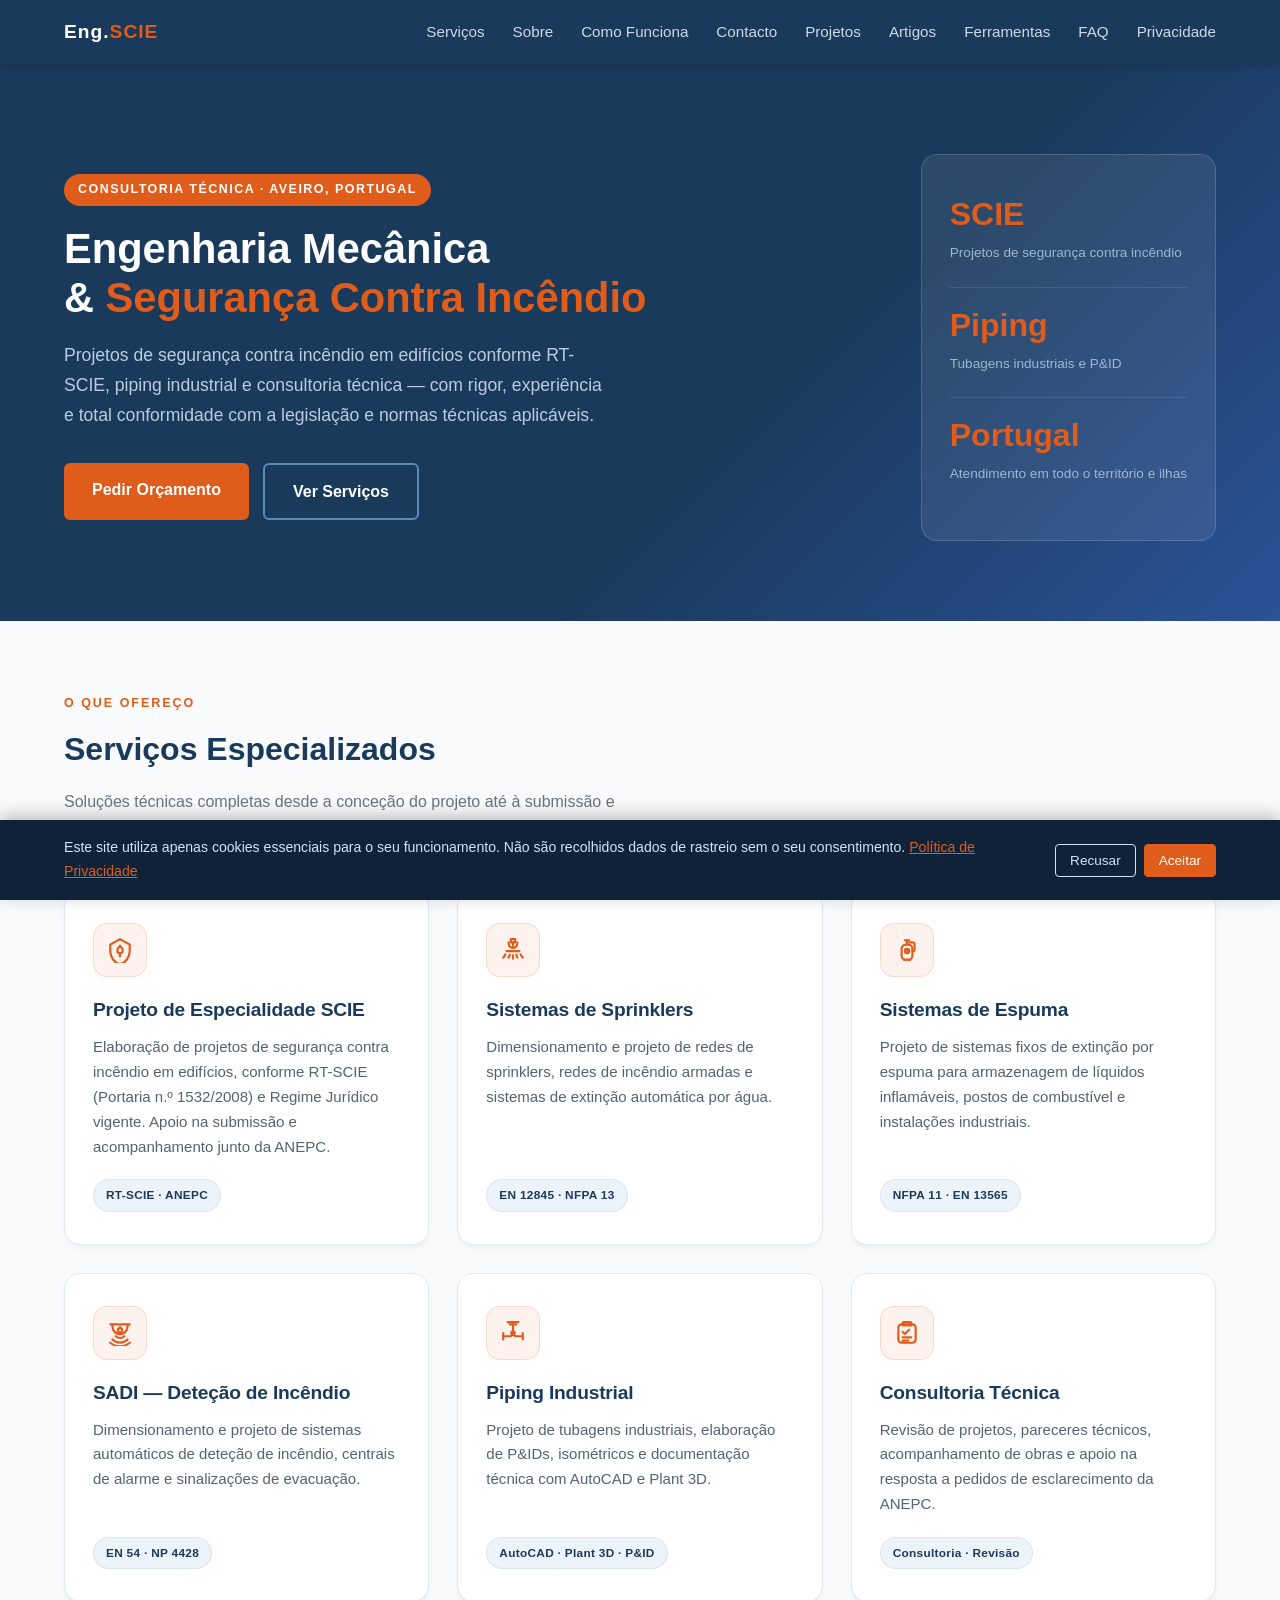
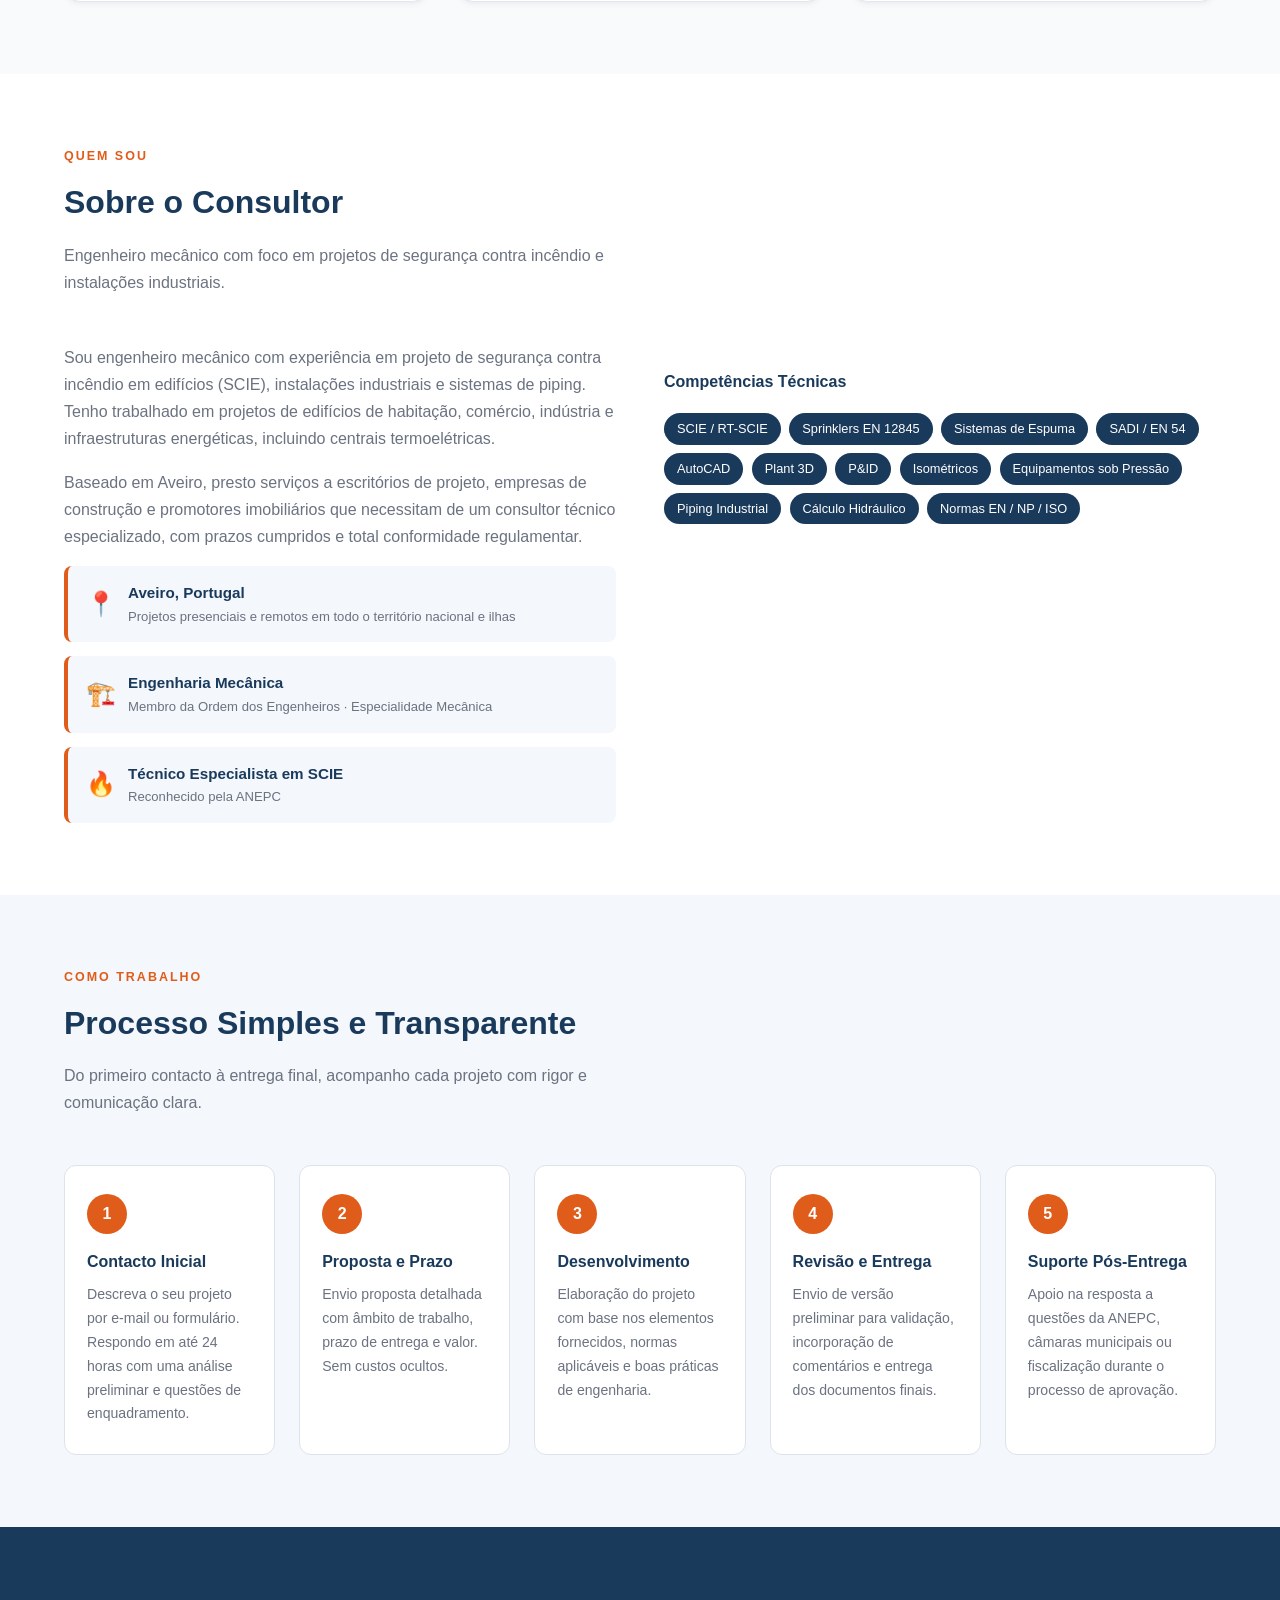
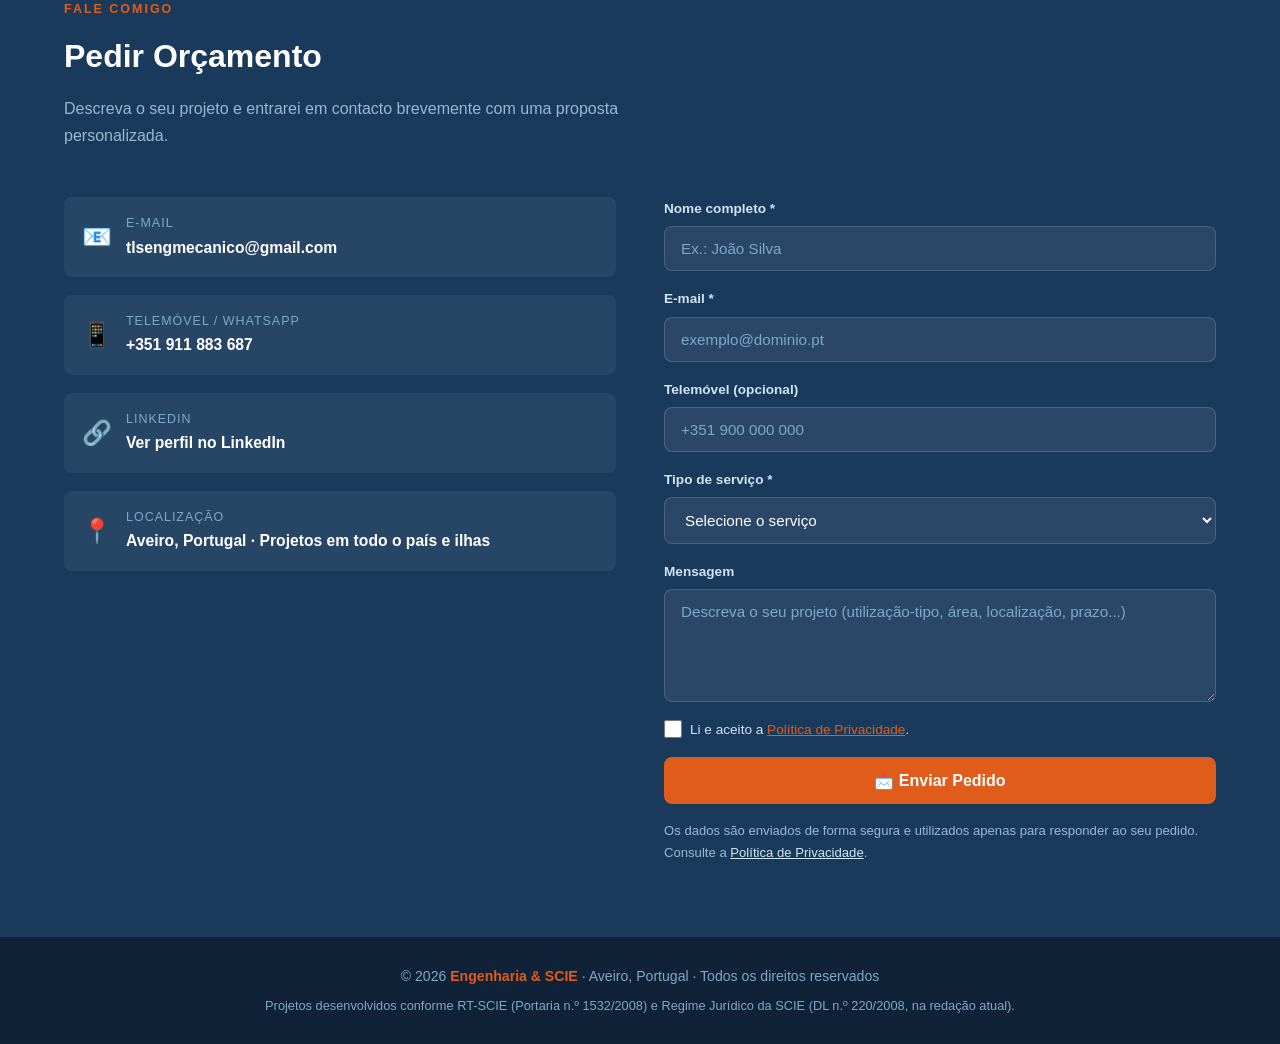
==== commit 736a07c8: "alterações" ====
--- a/index.html
+++ b/index.html
@@ -317,49 +317,157 @@
       margin-bottom: 48px;
     }
 
-    #servicos { background: var(--light); }
+    #servicos {
+      background: #f8fafc;
+      position: relative;
+    }
 
     .services-grid {
       display: grid;
-      grid-template-columns: repeat(auto-fit, minmax(260px, 1fr));
-      gap: 24px;
+      grid-template-columns: repeat(auto-fit, minmax(300px, 1fr));
+      gap: 28px;
     }
 
     .service-card {
       background: var(--white);
-      border-radius: 12px;
-      padding: 28px 24px;
-      border: 1px solid var(--border);
-      transition: box-shadow 0.2s, transform 0.2s;
+      border-radius: 16px;
+      padding: 32px 28px;
+      border: 1px solid #e2e8f0;
+      box-shadow: 0 4px 6px -1px rgba(0, 0, 0, 0.04), 0 2px 4px -2px rgba(0, 0, 0, 0.04);
+      display: flex;
+      flex-direction: column;
+      position: relative;
+      overflow: hidden;
+      transition: transform 0.3s cubic-bezier(0.16, 1, 0.3, 1),
+                  box-shadow 0.3s cubic-bezier(0.16, 1, 0.3, 1),
+                  border-color 0.3s cubic-bezier(0.16, 1, 0.3, 1);
+    }
+
+    .service-card::before {
+      content: '';
+      position: absolute;
+      top: 0;
+      left: 0;
+      right: 0;
+      height: 3px;
+      background: linear-gradient(90deg, var(--accent), #ff8447);
+      opacity: 0;
+      transition: opacity 0.3s ease;
     }
 
     .service-card:hover {
-      box-shadow: 0 8px 28px rgba(26, 58, 92, 0.12);
-      transform: translateY(-3px);
-    }
-
-    .service-icon { font-size: 2.2rem; margin-bottom: 14px; }
+      box-shadow: 0 20px 35px -8px rgba(26, 58, 92, 0.12), 0 8px 16px -4px rgba(26, 58, 92, 0.06);
+      transform: translateY(-5px);
+      border-color: rgba(224, 92, 26, 0.3);
+    }
+
+    .service-card:hover::before {
+      opacity: 1;
+    }
+
+    .service-icon-box {
+      width: 54px;
+      height: 54px;
+      border-radius: 14px;
+      background: rgba(224, 92, 26, 0.08);
+      color: var(--accent);
+      display: inline-flex;
+      align-items: center;
+      justify-content: center;
+      margin-bottom: 20px;
+      border: 1px solid rgba(224, 92, 26, 0.16);
+      transition: all 0.35s cubic-bezier(0.16, 1, 0.3, 1);
+    }
+
+    .service-card:hover .service-icon-box {
+      background: linear-gradient(135deg, var(--accent) 0%, #c44e12 100%);
+      color: var(--white);
+      transform: scale(1.08) rotate(-2deg);
+      box-shadow: 0 8px 18px rgba(224, 92, 26, 0.35);
+      border-color: transparent;
+    }
+
+    .service-svg {
+      width: 26px;
+      height: 26px;
+      transition: transform 0.3s ease;
+    }
 
     .service-card h3 {
-      font-size: 1.1rem;
+      font-size: 1.2rem;
+      font-weight: 700;
       color: var(--primary);
-      margin-bottom: 10px;
+      margin-bottom: 12px;
+      line-height: 1.35;
+      letter-spacing: -0.01em;
     }
 
     .service-card p {
-      font-size: 0.92rem;
-      color: var(--muted);
+      font-size: 0.94rem;
+      color: #556270;
+      line-height: 1.65;
+      flex-grow: 1;
+      margin-bottom: 20px;
     }
 
     .service-tag {
-      display: inline-block;
-      background: #e8f0fb;
+      align-self: flex-start;
+      display: inline-flex;
+      align-items: center;
+      gap: 6px;
+      background: #edf3fa;
       color: var(--primary);
-      font-size: 0.72rem;
+      font-size: 0.74rem;
       font-weight: 700;
-      padding: 3px 10px;
-      border-radius: 12px;
-      margin-top: 12px;
+      padding: 5px 12px;
+      border-radius: 20px;
+      border: 1px solid rgba(26, 58, 92, 0.08);
+      letter-spacing: 0.3px;
+      transition: background 0.2s, color 0.2s;
+    }
+
+    .service-card:hover .service-tag {
+      background: rgba(224, 92, 26, 0.1);
+      color: var(--accent);
+      border-color: rgba(224, 92, 26, 0.2);
+    }
+
+    /* Scroll-Driven Entry Animation (Modern CSS + Progressive Fallback) */
+    @media (prefers-reduced-motion: no-preference) {
+      @supports ((animation-timeline: view()) and (animation-range: entry)) {
+        @keyframes serviceCardFadeIn {
+          from {
+            opacity: 0;
+            transform: translateY(40px);
+          }
+          to {
+            opacity: 1;
+            transform: translateY(0);
+          }
+        }
+
+        .service-card {
+          animation: serviceCardFadeIn 0.8s cubic-bezier(0.16, 1, 0.3, 1) both;
+          animation-timeline: view();
+          animation-range: entry 10% cover 32%;
+        }
+      }
+
+      /* Fallback via class when CSS Scroll-driven animations are not available */
+      .service-card.reveal-init {
+        opacity: 0;
+        transform: translateY(40px);
+        transition: opacity 0.7s cubic-bezier(0.16, 1, 0.3, 1),
+                    transform 0.7s cubic-bezier(0.16, 1, 0.3, 1),
+                    box-shadow 0.3s cubic-bezier(0.16, 1, 0.3, 1),
+                    border-color 0.3s cubic-bezier(0.16, 1, 0.3, 1);
+        will-change: opacity, transform;
+      }
+
+      .service-card.reveal-init.is-visible {
+        opacity: 1;
+        transform: translateY(0);
+      }
     }
 
     #sobre { background: var(--white); }
@@ -717,44 +825,99 @@
   <p class="section-sub">Soluções técnicas completas desde a conceção do projeto até à submissão e acompanhamento em obra.</p>
 
   <div class="services-grid">
-    <!-- CORRIGIDO: RTSCIE → RT-SCIE, terminologia precisa -->
     <div class="service-card">
-      <div class="service-icon">🔥</div>
+      <div class="service-icon-box" aria-hidden="true">
+        <svg class="service-svg" viewBox="0 0 24 24" fill="none" stroke="currentColor" stroke-width="2" stroke-linecap="round" stroke-linejoin="round">
+          <path d="M12 2L3 7v6c0 5.55 3.84 10.74 9 12 5.16-1.26 9-6.45 9-12V7l-9-5z"/>
+          <path d="M12 8c1.66 1.66 2.5 3.08 2.5 4.5a2.5 2.5 0 1 1-5 0c0-1.42.84-2.84 2.5-4.5z"/>
+          <path d="M12 18v-2"/>
+        </svg>
+      </div>
       <h3>Projeto de Especialidade SCIE</h3>
       <p>Elaboração de projetos de segurança contra incêndio em edifícios, conforme RT-SCIE (Portaria n.º 1532/2008) e Regime Jurídico vigente. Apoio na submissão e acompanhamento junto da ANEPC.</p>
       <span class="service-tag">RT-SCIE · ANEPC</span>
     </div>
 
     <div class="service-card">
-      <div class="service-icon">💧</div>
+      <div class="service-icon-box" aria-hidden="true">
+        <svg class="service-svg" viewBox="0 0 24 24" fill="none" stroke="currentColor" stroke-width="2" stroke-linecap="round" stroke-linejoin="round">
+          <path d="M10 2h4v3h-4z"/>
+          <path d="M12 5v5"/>
+          <path d="M8 5c0 3.5 1.5 5 4 5s4-1.5 4-5"/>
+          <path d="M6 13h12"/>
+          <path d="M5 16l-2 3"/>
+          <path d="M9 16.5l-1 2.5"/>
+          <path d="M12 17v3"/>
+          <path d="M15 16.5l1 2.5"/>
+          <path d="M19 16l2 3"/>
+        </svg>
+      </div>
       <h3>Sistemas de Sprinklers</h3>
       <p>Dimensionamento e projeto de redes de sprinklers, redes de incêndio armadas e sistemas de extinção automática por água.</p>
       <span class="service-tag">EN 12845 · NFPA 13</span>
     </div>
 
     <div class="service-card">
-      <div class="service-icon">🧯</div>
+      <div class="service-icon-box" aria-hidden="true">
+        <svg class="service-svg" viewBox="0 0 24 24" fill="none" stroke="currentColor" stroke-width="2" stroke-linecap="round" stroke-linejoin="round">
+          <path d="M9 21h6"/>
+          <rect x="7" y="7" width="10" height="14" rx="4"/>
+          <path d="M10 3h4"/>
+          <path d="M12 3v4"/>
+          <path d="M14 5h3a2 2 0 0 1 2 2v5a1 1 0 0 1-1 1h-1"/>
+          <circle cx="12" cy="13" r="2"/>
+          <path d="M12 13l1.2-1.2"/>
+        </svg>
+      </div>
       <h3>Sistemas de Espuma</h3>
       <p>Projeto de sistemas fixos de extinção por espuma para armazenagem de líquidos inflamáveis, postos de combustível e instalações industriais.</p>
       <span class="service-tag">NFPA 11 · EN 13565</span>
     </div>
 
     <div class="service-card">
-      <div class="service-icon">🔔</div>
+      <div class="service-icon-box" aria-hidden="true">
+        <svg class="service-svg" viewBox="0 0 24 24" fill="none" stroke="currentColor" stroke-width="2" stroke-linecap="round" stroke-linejoin="round">
+          <path d="M3 4h18"/>
+          <path d="M5 4v2a7 7 0 0 0 14 0V4"/>
+          <circle cx="12" cy="9.5" r="2"/>
+          <path d="M12 7.5v-1"/>
+          <path d="M8 15a6 6 0 0 0 8 0"/>
+          <path d="M5 18a10 10 0 0 0 14 0"/>
+          <path d="M3 21a14 14 0 0 0 18 0"/>
+        </svg>
+      </div>
       <h3>SADI — Deteção de Incêndio</h3>
       <p>Dimensionamento e projeto de sistemas automáticos de deteção de incêndio, centrais de alarme e sinalizações de evacuação.</p>
       <span class="service-tag">EN 54 · NP 4428</span>
     </div>
 
     <div class="service-card">
-      <div class="service-icon">⚙️</div>
+      <div class="service-icon-box" aria-hidden="true">
+        <svg class="service-svg" viewBox="0 0 24 24" fill="none" stroke="currentColor" stroke-width="2" stroke-linecap="round" stroke-linejoin="round">
+          <path d="M3 15h6a3 3 0 0 0 3-3V4"/>
+          <path d="M12 12a3 3 0 0 0 3 3h6"/>
+          <path d="M3 12v6"/>
+          <path d="M21 12v6"/>
+          <path d="M9 4h6"/>
+          <path d="M7 2h10"/>
+          <circle cx="12" cy="12" r="1.5"/>
+        </svg>
+      </div>
       <h3>Piping Industrial</h3>
       <p>Projeto de tubagens industriais, elaboração de P&IDs, isométricos e documentação técnica com AutoCAD e Plant 3D.</p>
       <span class="service-tag">AutoCAD · Plant 3D · P&ID</span>
     </div>
 
     <div class="service-card">
-      <div class="service-icon">📋</div>
+      <div class="service-icon-box" aria-hidden="true">
+        <svg class="service-svg" viewBox="0 0 24 24" fill="none" stroke="currentColor" stroke-width="2" stroke-linecap="round" stroke-linejoin="round">
+          <rect x="4" y="4" width="16" height="17" rx="3"/>
+          <path d="M9 2h6a1 1 0 0 1 1 1v2H8V3a1 1 0 0 1 1-1z"/>
+          <path d="M8 11l2 2 4-4"/>
+          <path d="M8 16h8"/>
+          <path d="M8 19h5"/>
+        </svg>
+      </div>
       <h3>Consultoria Técnica</h3>
       <p>Revisão de projetos, pareceres técnicos, acompanhamento de obras e apoio na resposta a pedidos de esclarecimento da ANEPC.</p>
       <span class="service-tag">Consultoria · Revisão</span>
@@ -1068,6 +1231,30 @@
       alert('Ocorreu um erro ao enviar. Por favor, envie diretamente para tlsengmecanico@gmail.com');
     }
   });
+
+  // Scroll reveal fallback para compatibilidade progressiva
+  if (!CSS.supports('(animation-timeline: view()) and (animation-range: entry)')) {
+    if (!window.matchMedia('(prefers-reduced-motion: reduce)').matches) {
+      const serviceCards = document.querySelectorAll('.service-card');
+      const observer = new IntersectionObserver((entries, obs) => {
+        entries.forEach((entry) => {
+          if (entry.isIntersecting) {
+            entry.target.classList.add('is-visible');
+            obs.unobserve(entry.target);
+          }
+        });
+      }, {
+        threshold: 0.15,
+        rootMargin: '0px 0px -40px 0px'
+      });
+
+      serviceCards.forEach((card, index) => {
+        card.classList.add('reveal-init');
+        card.style.transitionDelay = `${(index % 3) * 120}ms`;
+        observer.observe(card);
+      });
+    }
+  }
 </script>
 
 </body>
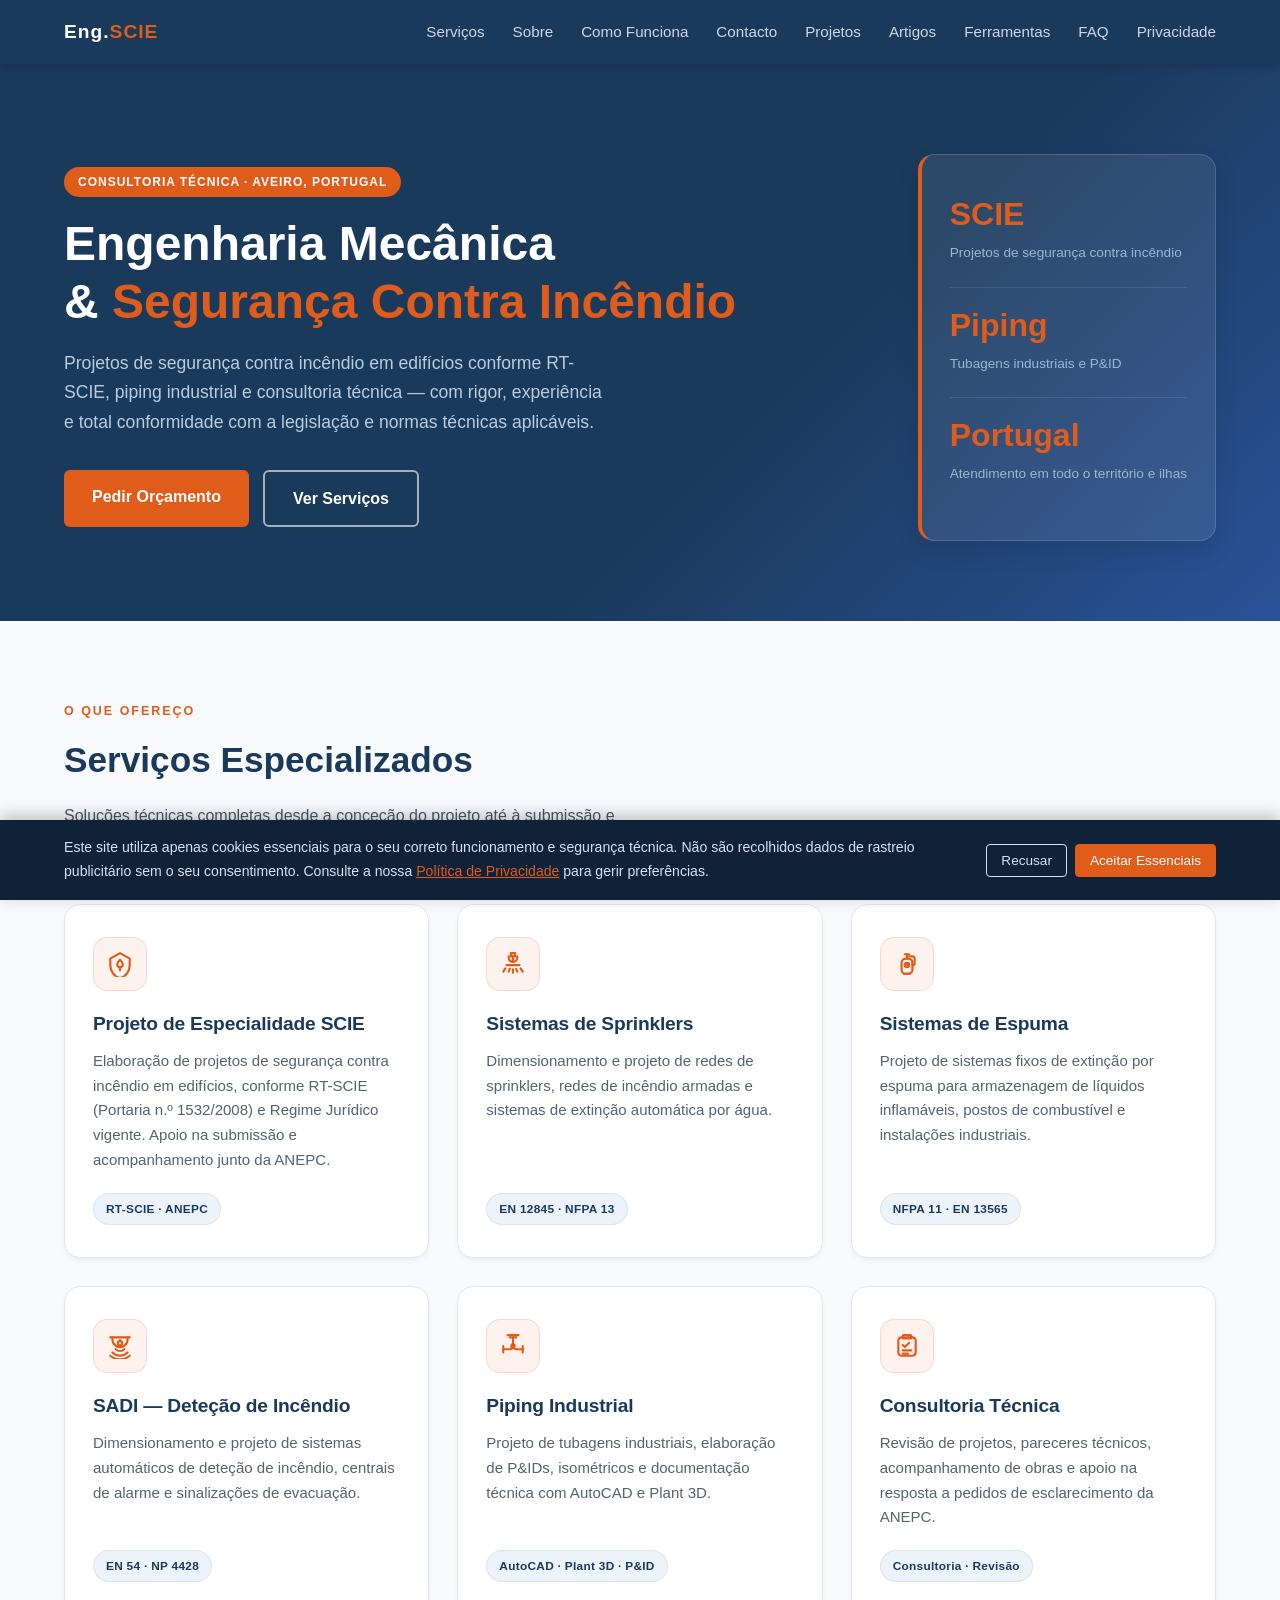
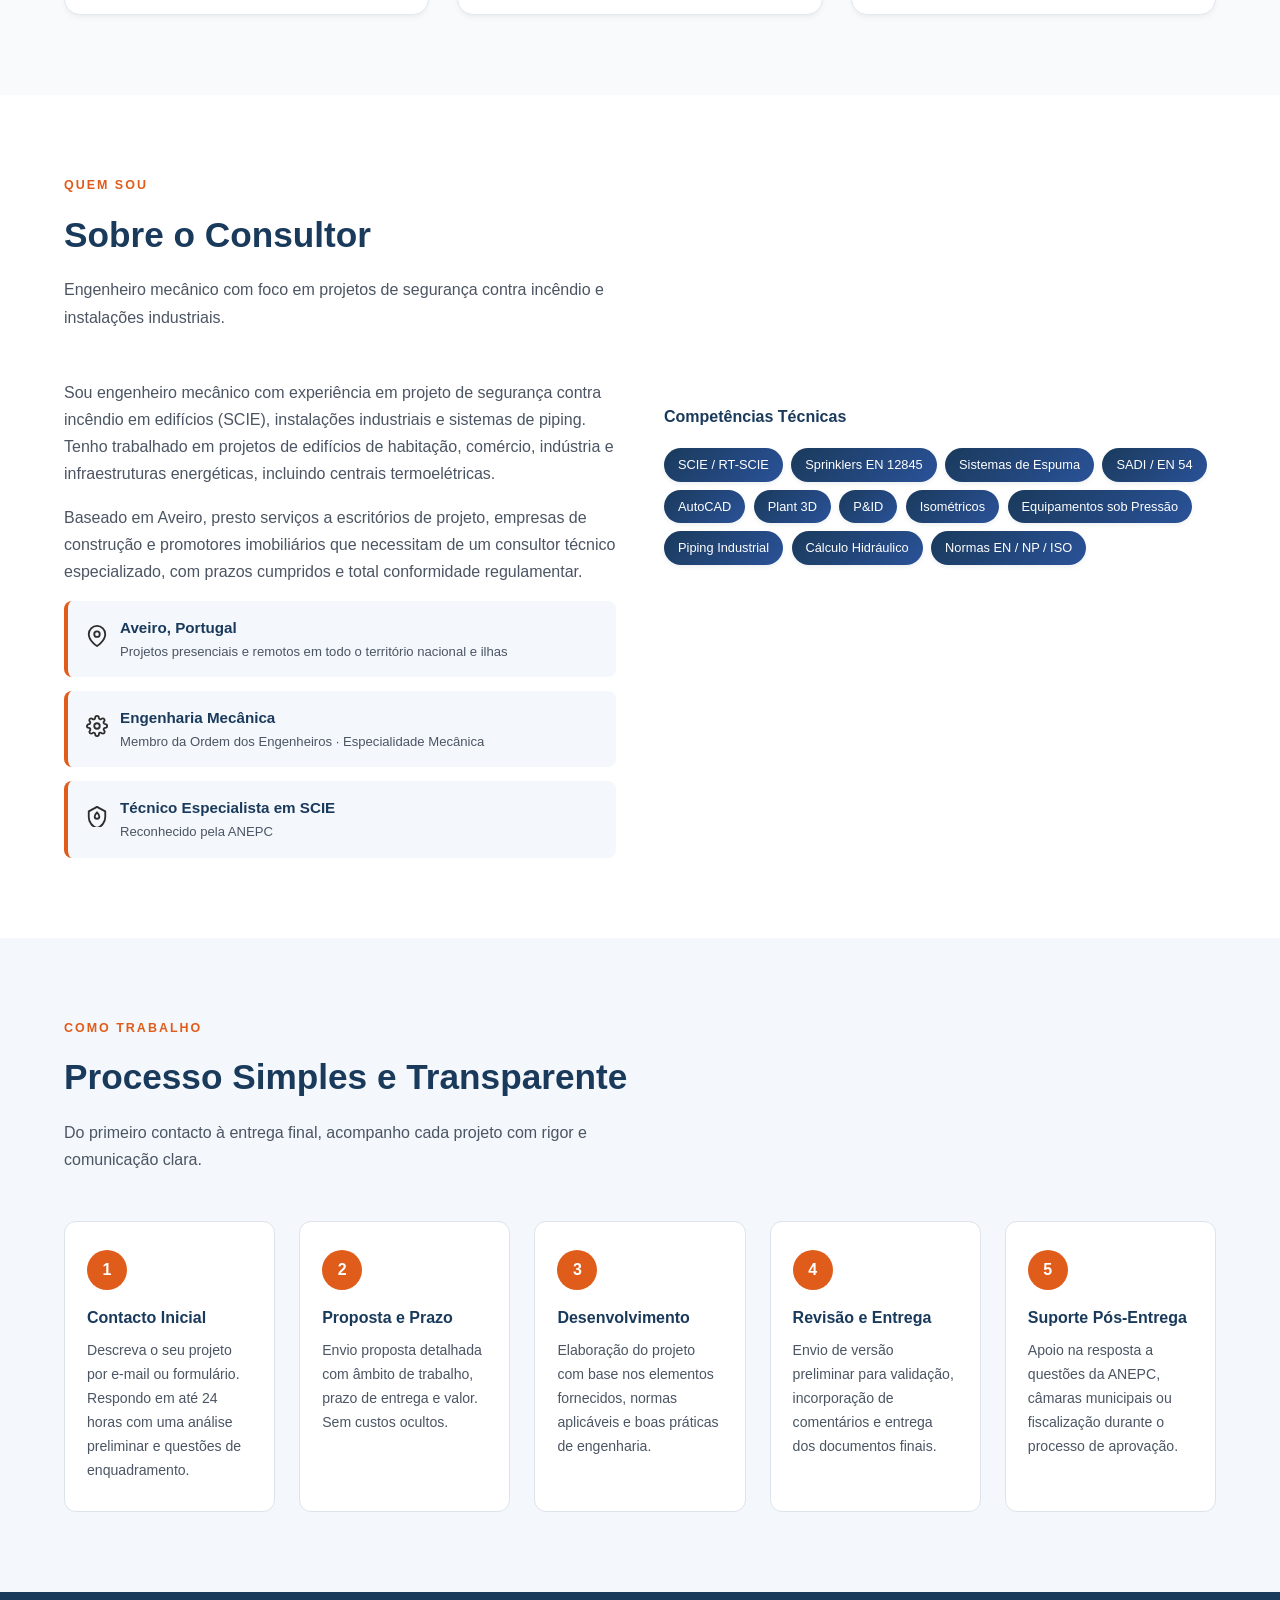
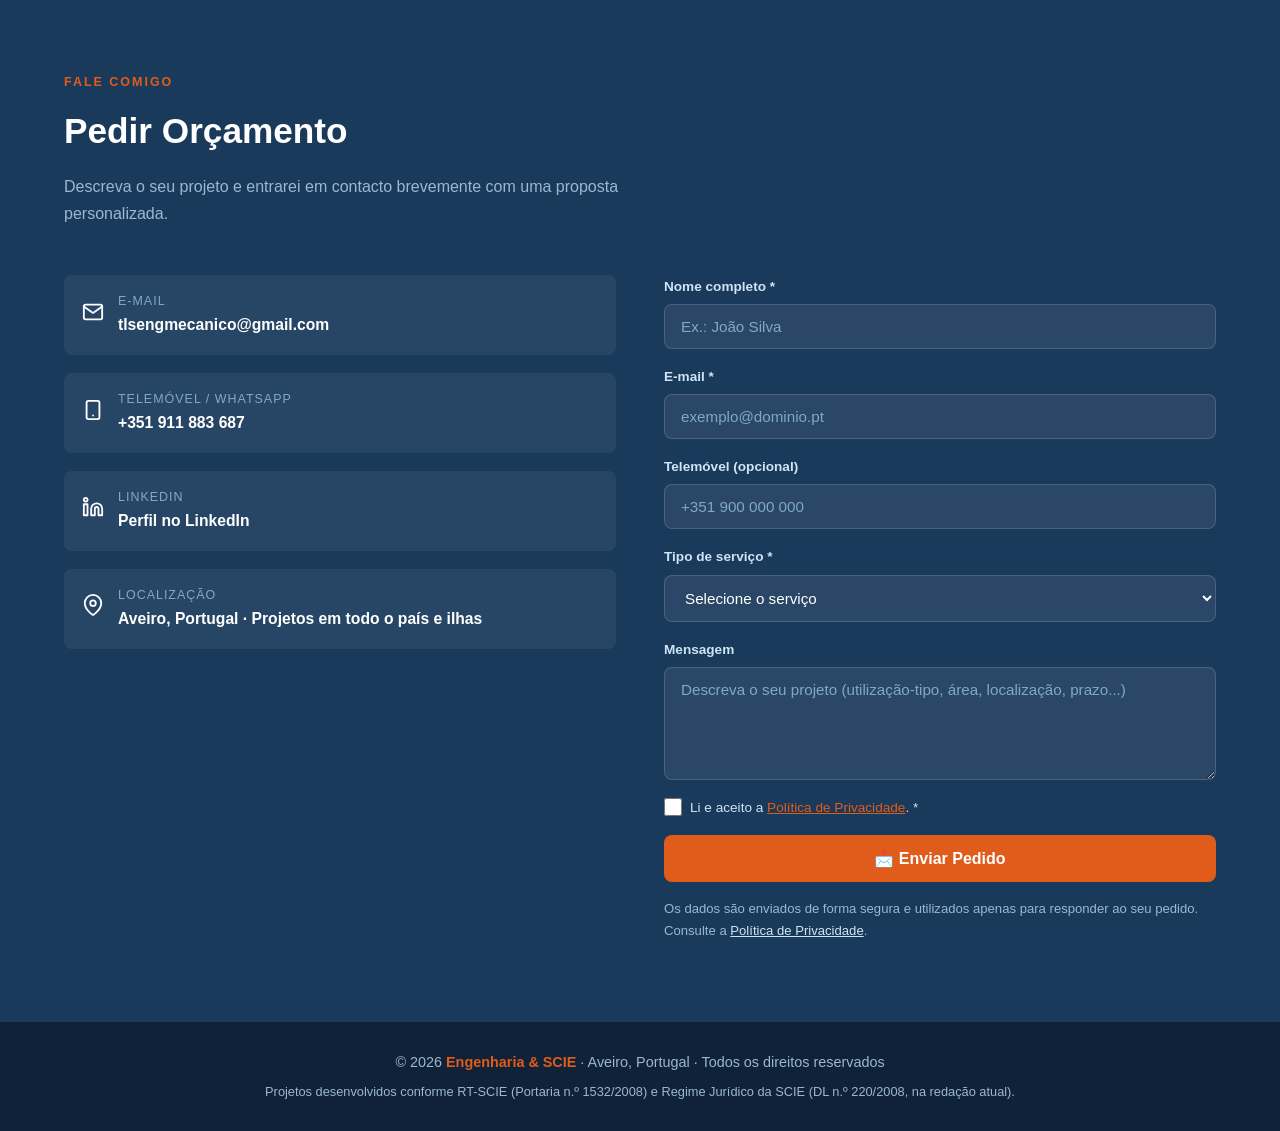
==== commit ddb0a1ac: "alterações" ====
--- a/index.html
+++ b/index.html
@@ -10,6 +10,8 @@
   <link rel="icon" type="image/svg+xml" href="favicon.svg" />
   <link rel="alternate icon" type="image/png" href="favicon-32.png" />
   <link rel="apple-touch-icon" href="apple-touch-icon.png" />
+  <link rel="preconnect" href="https://formsubmit.co" />
+  <link rel="dns-prefetch" href="https://formsubmit.co" />
 
   <!-- SEO -->
   <title>Engenharia de Segurança Contra Incêndio | Consultoria SCIE</title>
@@ -33,7 +35,6 @@
   <meta name="twitter:image" content="https://fiopsptbr4780.github.io/Eng.SCIE/og-image.png" />
 
   <!-- JSON-LD Schema.org para SEO -->
-  <!-- CORRIGIDO: Qualificações corrigidas, localização unificada para Aveiro -->
   <script type="application/ld+json">
   {
     "@context": "https://schema.org",
@@ -103,7 +104,7 @@
       --accent: #e05c1a;
       --light: #f4f7fb;
       --text: #2d2d2d;
-      --muted: #6b7280;
+      --muted: #4b5563; /* Contraste 4.5:1 sobre fundos claros (WCAG AA) */
       --white: #ffffff;
       --border: #dde3ec;
     }
@@ -147,7 +148,13 @@
       color: var(--white);
       font-size: 1.5rem;
       cursor: pointer;
-      padding: 4px 8px;
+      padding: 10px;
+      min-width: 44px;
+      min-height: 44px;
+      align-items: center;
+      justify-content: center;
+      line-height: 1;
+      border-radius: 4px;
     }
 
     /* Skip-to-content para teclado/screen readers */
@@ -191,6 +198,13 @@
 
     nav ul li a:hover { color: var(--accent); }
 
+    nav ul li a[aria-current="page"] {
+      color: var(--white);
+      font-weight: 700;
+      border-bottom: 2px solid var(--accent);
+      padding-bottom: 2px;
+    }
+
     .hero {
       background: linear-gradient(135deg, var(--primary) 60%, #2a5298 100%);
       color: var(--white);
@@ -207,17 +221,17 @@
       display: inline-block;
       background: var(--accent);
       color: var(--white);
-      font-size: 0.78rem;
+      font-size: 0.75rem;
       font-weight: 700;
       text-transform: uppercase;
-      letter-spacing: 1.5px;
+      letter-spacing: 1px;
       padding: 5px 14px;
       border-radius: 20px;
       margin-bottom: 18px;
     }
 
     .hero-text h1 {
-      font-size: 2.6rem;
+      font-size: clamp(2rem, 5vw, 3rem);
       line-height: 1.2;
       margin-bottom: 18px;
     }
@@ -253,25 +267,31 @@
       background: transparent;
       color: var(--white);
       padding: 13px 28px;
-      border: 2px solid #5a8ab8;
+      border: 2px solid rgba(255, 255, 255, 0.6);
       border-radius: 6px;
       font-size: 1rem;
       font-weight: 600;
       cursor: pointer;
       text-decoration: none;
-      transition: border-color 0.2s, color 0.2s;
+      transition: border-color 0.2s, color 0.2s, background 0.2s;
       display: inline-block;
     }
 
-    .btn-outline:hover { border-color: var(--white); color: var(--white); }
+    .btn-outline:hover {
+      border-color: var(--white);
+      color: var(--white);
+      background: rgba(255, 255, 255, 0.12);
+    }
 
     .hero-card {
       background: rgba(255, 255, 255, 0.08);
       border: 1px solid rgba(255, 255, 255, 0.15);
+      border-left: 4px solid var(--accent);
       border-radius: 16px;
       padding: 32px 28px;
       min-width: 240px;
       flex-shrink: 0;
+      box-shadow: 0 10px 25px rgba(0, 0, 0, 0.1);
     }
 
     .hero-card .stat { margin-bottom: 22px; }
@@ -293,7 +313,7 @@
       margin: 10px 0;
     }
 
-    section { padding: 72px 5%; }
+    section { padding: clamp(48px, 8vw, 80px) 5%; }
 
     .section-label {
       font-size: 0.78rem;
@@ -305,7 +325,7 @@
     }
 
     .section-title {
-      font-size: 2rem;
+      font-size: clamp(1.6rem, 3.5vw, 2.2rem);
       color: var(--primary);
       margin-bottom: 12px;
     }
@@ -382,7 +402,7 @@
     .service-card:hover .service-icon-box {
       background: linear-gradient(135deg, var(--accent) 0%, #c44e12 100%);
       color: var(--white);
-      transform: scale(1.08) rotate(-2deg);
+      transform: scale(1.05);
       box-shadow: 0 8px 18px rgba(224, 92, 26, 0.35);
       border-color: transparent;
     }
@@ -525,12 +545,14 @@
 
     .skill-pill {
       display: inline-block;
-      background: var(--primary);
+      background: linear-gradient(135deg, var(--primary), #2a5298);
       color: var(--white);
       font-size: 0.8rem;
-      padding: 5px 13px;
+      font-weight: 500;
+      padding: 6px 14px;
       border-radius: 20px;
       margin: 4px 4px 4px 0;
+      box-shadow: 0 2px 4px rgba(26, 58, 92, 0.08);
     }
 
     #processo { background: var(--light); }
@@ -729,16 +751,18 @@
 
     footer {
       background: #0f2238;
-      color: #7fa8c8;
+      color: #9ab8d0;
       text-align: center;
       padding: 28px 5%;
-      font-size: 0.88rem;
+      font-size: 0.9rem;
     }
 
     footer span { color: var(--accent); font-weight: 700; }
+    footer a { color: #cfe4f5; text-decoration: none; }
+    footer a:hover { color: var(--accent); }
 
     @media (max-width: 900px) {
-      .nav-toggle { display: block; }
+      .nav-toggle { display: inline-flex; }
 
       nav ul {
         position: absolute;
@@ -771,8 +795,8 @@
 <a href="#main-content" class="skip-link">Saltar para o conteúdo principal</a>
 
 <nav aria-label="Menu principal">
-  <a href="index.html" class="nav-logo">Eng.<span>SCIE</span></a>
-  <button class="nav-toggle" aria-label="Abrir menu" id="navToggle">☰</button>
+  <a href="index.html" class="nav-logo" aria-label="Engenharia e SCIE - Página Inicial" aria-current="page">Eng.<span>SCIE</span></a>
+  <button class="nav-toggle" aria-label="Abrir menu" aria-expanded="false" id="navToggle">☰</button>
   <ul id="navMenu">
     <li><a href="#servicos">Serviços</a></li>
     <li><a href="#sobre">Sobre</a></li>
@@ -933,27 +957,41 @@
 
   <div class="about-grid">
     <div class="about-text">
-      <!-- CORRIGIDO: Texto completo, sem truncamento -->
       <p>Sou engenheiro mecânico com experiência em projeto de segurança contra incêndio em edifícios (SCIE), instalações industriais e sistemas de piping. Tenho trabalhado em projetos de edifícios de habitação, comércio, indústria e infraestruturas energéticas, incluindo centrais termoelétricas.</p>
       <p>Baseado em Aveiro, presto serviços a escritórios de projeto, empresas de construção e promotores imobiliários que necessitam de um consultor técnico especializado, com prazos cumpridos e total conformidade regulamentar.</p>
 
       <div class="credentials">
         <div class="credential-item">
-          <div class="cred-icon">📍</div>
+          <div class="cred-icon" aria-hidden="true">
+            <svg viewBox="0 0 24 24" width="22" height="22" fill="none" stroke="currentColor" stroke-width="2" stroke-linecap="round" stroke-linejoin="round">
+              <path d="M21 10c0 7-9 13-9 13s-9-6-9-13a9 9 0 0 1 18 0z"/>
+              <circle cx="12" cy="10" r="3"/>
+            </svg>
+          </div>
           <div>
             <div class="cred-title">Aveiro, Portugal</div>
             <div class="cred-sub">Projetos presenciais e remotos em todo o território nacional e ilhas</div>
           </div>
         </div>
         <div class="credential-item">
-          <div class="cred-icon">🏗️</div>
+          <div class="cred-icon" aria-hidden="true">
+            <svg viewBox="0 0 24 24" width="22" height="22" fill="none" stroke="currentColor" stroke-width="2" stroke-linecap="round" stroke-linejoin="round">
+              <circle cx="12" cy="12" r="3"/>
+              <path d="M19.4 15a1.65 1.65 0 0 0 .33 1.82l.06.06a2 2 0 0 1 0 2.83 2 2 0 0 1-2.83 0l-.06-.06a1.65 1.65 0 0 0-1.82-.33 1.65 1.65 0 0 0-1 1.51V21a2 2 0 0 1-2 2 2 2 0 0 1-2-2v-.09A1.65 1.65 0 0 0 9 19.4a1.65 1.65 0 0 0-1.82.33l-.06.06a2 2 0 0 1-2.83 0 2 2 0 0 1 0-2.83l.06-.06a1.65 1.65 0 0 0 .33-1.82 1.65 1.65 0 0 0-1.51-1H3a2 2 0 0 1-2-2 2 2 0 0 1 2-2h.09A1.65 1.65 0 0 0 4.6 9a1.65 1.65 0 0 0-.33-1.82l-.06-.06a2 2 0 0 1 0-2.83 2 2 0 0 1 2.83 0l.06.06a1.65 1.65 0 0 0 1.82.33H9a1.65 1.65 0 0 0 1-1.51V3a2 2 0 0 1 2-2 2 2 0 0 1 2 2v.09a1.65 1.65 0 0 0 1 1.51 1.65 1.65 0 0 0 1.82-.33l.06-.06a2 2 0 0 1 2.83 0 2 2 0 0 1 0 2.83l-.06.06a1.65 1.65 0 0 0-.33 1.82V9a1.65 1.65 0 0 0 1.51 1H21a2 2 0 0 1 2 2 2 2 0 0 1-2 2h-.09a1.65 1.65 0 0 0-1.51 1z"/>
+            </svg>
+          </div>
           <div>
             <div class="cred-title">Engenharia Mecânica</div>
             <div class="cred-sub">Membro da Ordem dos Engenheiros · Especialidade Mecânica</div>
           </div>
         </div>
         <div class="credential-item">
-          <div class="cred-icon">🔥</div>
+          <div class="cred-icon" aria-hidden="true">
+            <svg viewBox="0 0 24 24" width="22" height="22" fill="none" stroke="currentColor" stroke-width="2" stroke-linecap="round" stroke-linejoin="round">
+              <path d="M12 2L3 7v6c0 5.55 3.84 10.74 9 12 5.16-1.26 9-6.45 9-12V7l-9-5z"/>
+              <path d="M12 8c1.66 1.66 2.5 3.08 2.5 4.5a2.5 2.5 0 1 1-5 0c0-1.42.84-2.84 2.5-4.5z"/>
+            </svg>
+          </div>
           <div>
             <div class="cred-title">Técnico Especialista em SCIE</div>
             <div class="cred-sub">Reconhecido pela ANEPC</div>
@@ -1026,7 +1064,12 @@
   <div class="contact-grid">
     <div class="contact-info">
       <div class="contact-item">
-        <div class="ci-icon">📧</div>
+        <div class="ci-icon" aria-hidden="true">
+          <svg viewBox="0 0 24 24" width="22" height="22" fill="none" stroke="currentColor" stroke-width="2" stroke-linecap="round" stroke-linejoin="round">
+            <path d="M4 4h16c1.1 0 2 .9 2 2v12c0 1.1-.9 2-2 2H4c-1.1 0-2-.9-2-2V6c0-1.1.9-2 2-2z"/>
+            <polyline points="22,6 12,13 2,6"/>
+          </svg>
+        </div>
         <div>
           <div class="ci-label">E-mail</div>
           <div class="ci-val">
@@ -1035,7 +1078,12 @@
         </div>
       </div>
       <div class="contact-item">
-        <div class="ci-icon">📱</div>
+        <div class="ci-icon" aria-hidden="true">
+          <svg viewBox="0 0 24 24" width="22" height="22" fill="none" stroke="currentColor" stroke-width="2" stroke-linecap="round" stroke-linejoin="round">
+            <rect x="5" y="2" width="14" height="20" rx="2" ry="2"/>
+            <line x1="12" y1="18" x2="12.01" y2="18"/>
+          </svg>
+        </div>
         <div>
           <div class="ci-label">Telemóvel / WhatsApp</div>
           <div class="ci-val">
@@ -1043,18 +1091,28 @@
           </div>
         </div>
       </div>
-      <!-- CORRIGIDO: LinkedIn com markup válido (estava comentado com <! ) -->
       <div class="contact-item">
-        <div class="ci-icon">🔗</div>
+        <div class="ci-icon" aria-hidden="true">
+          <svg viewBox="0 0 24 24" width="22" height="22" fill="none" stroke="currentColor" stroke-width="2" stroke-linecap="round" stroke-linejoin="round">
+            <path d="M16 8a6 6 0 0 1 6 6v7h-4v-7a2 2 0 0 0-2-2 2 2 0 0 0-2 2v7h-4v-7a6 6 0 0 1 6-6z"/>
+            <rect x="2" y="9" width="4" height="12"/>
+            <circle cx="4" cy="4" r="2"/>
+          </svg>
+        </div>
         <div>
           <div class="ci-label">LinkedIn</div>
           <div class="ci-val">
-            <a href="https://www.linkedin.com/in/o-seu-perfil/" target="_blank" rel="noopener noreferrer">Ver perfil no LinkedIn</a>
+            <a href="https://www.linkedin.com/in/tlsengmecanico/" target="_blank" rel="noopener noreferrer">Perfil no LinkedIn</a>
           </div>
         </div>
       </div>
       <div class="contact-item">
-        <div class="ci-icon">📍</div>
+        <div class="ci-icon" aria-hidden="true">
+          <svg viewBox="0 0 24 24" width="22" height="22" fill="none" stroke="currentColor" stroke-width="2" stroke-linecap="round" stroke-linejoin="round">
+            <path d="M21 10c0 7-9 13-9 13s-9-6-9-13a9 9 0 0 1 18 0z"/>
+            <circle cx="12" cy="10" r="3"/>
+          </svg>
+        </div>
         <div>
           <div class="ci-label">Localização</div>
           <div class="ci-val">Aveiro, Portugal · Projetos em todo o país e ilhas</div>
@@ -1062,19 +1120,18 @@
       </div>
     </div>
 
-<!-- FORMULÁRIO COM LABELS ACESSÍVEIS (WCAG) -->
-<form id="contactForm" action="https://formsubmit.co/tlsengmecanico@gmail.com" method="POST">
+<form id="contactForm" action="https://formsubmit.co/tlsengmecanico@gmail.com" method="POST" novalidate>
   <input type="hidden" name="_subject" value="Novo pedido de orçamento – Site Eng.SCIE" />
   <input type="hidden" name="_captcha" value="false" />
   <input type="hidden" name="_format" value="json" />
 
   <div class="form-field">
     <label for="nome">Nome completo *</label>
-    <input type="text" id="nome" name="nome" placeholder="Ex.: João Silva" required autocomplete="name" />
+    <input type="text" id="nome" name="nome" placeholder="Ex.: João Silva" required aria-required="true" autocomplete="name" />
   </div>
   <div class="form-field">
     <label for="email">E-mail *</label>
-    <input type="email" id="email" name="email" placeholder="exemplo@dominio.pt" required autocomplete="email" />
+    <input type="email" id="email" name="email" placeholder="exemplo@dominio.pt" required aria-required="true" autocomplete="email" />
   </div>
   <div class="form-field">
     <label for="telefone">Telemóvel (opcional)</label>
@@ -1082,7 +1139,7 @@
   </div>
   <div class="form-field">
     <label for="servico">Tipo de serviço *</label>
-    <select id="servico" name="servico" required>
+    <select id="servico" name="servico" required aria-required="true">
       <option value="" disabled selected>Selecione o serviço</option>
       <option>Projeto de Especialidade SCIE</option>
       <option>Sistema de Sprinklers</option>
@@ -1099,20 +1156,28 @@
   </div>
 
   <label class="form-checkbox" for="consent">
-    <input type="checkbox" id="consent" name="privacidade" required />
-    <span>Li e aceito a <a href="privacidade.html">Política de Privacidade</a>.</span>
+    <input type="checkbox" id="consent" name="privacidade" required aria-required="true" />
+    <span>Li e aceito a <a href="privacidade.html">Política de Privacidade</a>. *</span>
   </label>
 
   <button type="submit" id="submitBtn">📩 Enviar Pedido</button>
 
-  <div id="formSuccess" style="display:none; background:#1a7a3c; color:#fff; padding:16px; border-radius:8px; margin-top:16px; text-align:center; font-weight:600;">
-  ✅ Pedido enviado com sucesso! Será redirecionado em instantes...
-  </div>
+  <div id="formError" role="alert" style="display:none; background:#991b1b; color:#fff; padding:14px; border-radius:8px; margin-top:12px; font-weight:600; font-size:0.92rem;"></div>
 
   <p class="form-note">
     Os dados são enviados de forma segura e utilizados apenas para responder ao seu pedido. Consulte a <a href="privacidade.html">Política de Privacidade</a>.
   </p>
 </form>
+
+<div id="formSuccess" role="status" style="display:none; background:#166534; color:#fff; padding:24px; border-radius:12px; margin-top:16px; text-align:center;">
+  <p style="font-weight:700; font-size:1.15rem; margin-bottom:8px;">✅ Pedido enviado com sucesso!</p>
+  <p style="font-size:0.92rem; opacity:0.95; margin-bottom:18px; max-width:480px; margin-left:auto; margin-right:auto;">
+    Obrigado pelo seu contacto. A sua mensagem foi recebida e responderei com brevidade (habitualmente em menos de 24 horas).
+  </p>
+  <button type="button" id="formResetBtn" class="btn-outline" style="font-size:0.9rem; padding:10px 20px; border-color:rgba(255,255,255,0.8); color:#fff;">
+    Enviar outro pedido
+  </button>
+</div>
     
   </div>
 </section>
@@ -1120,10 +1185,10 @@
 
 <!-- Cookie consent banner (RGPD) -->
 <div id="cookieBanner" class="cookie-banner" role="dialog" aria-live="polite" aria-label="Consentimento de cookies">
-  <p>Este site utiliza apenas cookies essenciais para o seu funcionamento. Não são recolhidos dados de rastreio sem o seu consentimento. <a href="privacidade.html">Política de Privacidade</a></p>
+  <p>Este site utiliza apenas cookies essenciais para o seu correto funcionamento e segurança técnica. Não são recolhidos dados de rastreio publicitário sem o seu consentimento. Consulte a nossa <a href="privacidade.html">Política de Privacidade</a> para gerir preferências.</p>
   <div class="cookie-actions">
     <button class="cookie-btn" id="cookieDecline">Recusar</button>
-    <button class="cookie-btn accept" id="cookieAccept">Aceitar</button>
+    <button class="cookie-btn accept" id="cookieAccept">Aceitar Essenciais</button>
   </div>
 </div>
 
@@ -1134,9 +1199,8 @@
   </p>
 </footer>
 
-<!-- ✅ JAVASCRIPT ÚNICO E COMPLETO (substitui todo o script anterior) -->
 <script>
-  // Smooth scroll
+  // Smooth scroll acessível
   document.querySelectorAll('a[href^="#"]').forEach(a => {
     a.addEventListener('click', function(e) {
       const href = this.getAttribute('href');
@@ -1145,8 +1209,9 @@
       if (el) {
         e.preventDefault();
         el.scrollIntoView({ behavior: 'smooth', block: 'start' });
-        // Move focus for accessibility
-        el.setAttribute('tabindex', '-1');
+        if (!el.hasAttribute('tabindex')) {
+          el.setAttribute('tabindex', '-1');
+        }
         el.focus({ preventScroll: true });
       }
     });
@@ -1157,7 +1222,6 @@
   const COOKIE_KEY = 'engscie_cookie_consent';
   if (cookieBanner) {
     if (!localStorage.getItem(COOKIE_KEY)) {
-      // pequeno atraso para não atrapalhar a primeira renderização
       setTimeout(() => cookieBanner.classList.add('show'), 600);
     }
     document.getElementById('cookieAccept').addEventListener('click', () => {
@@ -1170,67 +1234,128 @@
     });
   }
 
-  // Menu móvel
+  // Menu móvel com aria-expanded e fecho ao clicar fora / ESC
   const navToggle = document.getElementById('navToggle');
   const navMenu = document.getElementById('navMenu');
 
-  navToggle.addEventListener('click', () => {
-    navMenu.classList.toggle('open');
-    const isOpen = navMenu.classList.contains('open');
-    navToggle.setAttribute('aria-label', isOpen ? 'Fechar menu' : 'Abrir menu');
-    navToggle.textContent = isOpen ? '✕' : '☰';
-  });
-
-  navMenu.querySelectorAll('a').forEach(link => {
-    link.addEventListener('click', () => {
+  function closeNavMenu() {
+    if (navMenu && navMenu.classList.contains('open')) {
       navMenu.classList.remove('open');
       navToggle.setAttribute('aria-label', 'Abrir menu');
+      navToggle.setAttribute('aria-expanded', 'false');
       navToggle.textContent = '☰';
+    }
+  }
+
+  if (navToggle && navMenu) {
+    navToggle.addEventListener('click', (e) => {
+      e.stopPropagation();
+      const isOpen = navMenu.classList.toggle('open');
+      navToggle.setAttribute('aria-label', isOpen ? 'Fechar menu' : 'Abrir menu');
+      navToggle.setAttribute('aria-expanded', isOpen ? 'true' : 'false');
+      navToggle.textContent = isOpen ? '✕' : '☰';
     });
-  });
-
-  // ✅ FORMULÁRIO: envio via fetch + mensagem de sucesso + redirecionamento após 3s
+
+    navMenu.querySelectorAll('a').forEach(link => {
+      link.addEventListener('click', closeNavMenu);
+    });
+
+    document.addEventListener('click', (e) => {
+      if (!navMenu.contains(e.target) && !navToggle.contains(e.target)) {
+        closeNavMenu();
+      }
+    });
+
+    document.addEventListener('keydown', (e) => {
+      if (e.key === 'Escape') {
+        closeNavMenu();
+      }
+    });
+  }
+
+  // Formulário com validação acessível em Português e tratamento inline
   const contactForm = document.getElementById('contactForm');
   const submitBtn = document.getElementById('submitBtn');
   const formSuccess = document.getElementById('formSuccess');
-
-  contactForm.addEventListener('submit', async function(e) {
-    e.preventDefault();
-
-    const originalText = submitBtn.textContent;
-    submitBtn.textContent = '⏳ A enviar...';
-    submitBtn.disabled = true;
-    submitBtn.style.opacity = '0.7';
-
-    try {
-      const formData = new FormData(contactForm);
-      const response = await fetch(contactForm.action, {
-        method: 'POST',
-        body: formData,
-        headers: { 'Accept': 'application/json' }
+  const formError = document.getElementById('formError');
+  const formResetBtn = document.getElementById('formResetBtn');
+
+  if (contactForm) {
+    const requiredInputs = contactForm.querySelectorAll('[required]');
+    requiredInputs.forEach(input => {
+      input.addEventListener('invalid', function() {
+        if (this.validity.valueMissing) {
+          if (this.type === 'checkbox') {
+            this.setCustomValidity('É necessário aceitar a Política de Privacidade para prosseguir.');
+          } else {
+            this.setCustomValidity('Por favor, preencha este campo obrigatório.');
+          }
+        } else if (this.validity.typeMismatch && this.type === 'email') {
+          this.setCustomValidity('Por favor, introduza um endereço de e-mail válido.');
+        } else {
+          this.setCustomValidity('');
+        }
       });
-
-      if (response.ok) {
-        // Mostra mensagem de sucesso
-        formSuccess.style.display = 'block';
-        submitBtn.textContent = '✅ Enviado!';
-        submitBtn.style.background = '#1a7a3c';
-
-        // Redireciona após 3 segundos
-        setTimeout(function() {
-          window.location.href = 'https://fiopsptbr4780.github.io/Eng.SCIE/';
-        }, 3000);
-      } else {
-        throw new Error('Erro no envio');
+      input.addEventListener('input', function() {
+        this.setCustomValidity('');
+      });
+      input.addEventListener('change', function() {
+        this.setCustomValidity('');
+      });
+    });
+
+    contactForm.addEventListener('submit', async function(e) {
+      e.preventDefault();
+      if (formError) formError.style.display = 'none';
+
+      if (!contactForm.checkValidity()) {
+        contactForm.reportValidity();
+        return;
       }
-    } catch (error) {
-      // Reverte botão e mostra alerta em caso de erro
-      submitBtn.textContent = originalText;
+
+      const originalText = submitBtn.textContent;
+      submitBtn.textContent = '⏳ A enviar...';
+      submitBtn.disabled = true;
+      submitBtn.style.opacity = '0.7';
+
+      try {
+        const formData = new FormData(contactForm);
+        const response = await fetch(contactForm.action, {
+          method: 'POST',
+          body: formData,
+          headers: { 'Accept': 'application/json' }
+        });
+
+        if (response.ok) {
+          contactForm.reset();
+          contactForm.style.display = 'none';
+          if (formSuccess) formSuccess.style.display = 'block';
+        } else {
+          throw new Error('Erro de envio');
+        }
+      } catch (error) {
+        submitBtn.textContent = originalText;
+        submitBtn.disabled = false;
+        submitBtn.style.opacity = '1';
+        if (formError) {
+          formError.textContent = '⚠️ Ocorreu um erro no envio do pedido. Por favor, tente novamente ou envie um e-mail diretamente para tlsengmecanico@gmail.com.';
+          formError.style.display = 'block';
+        }
+      }
+    });
+  }
+
+  if (formResetBtn) {
+    formResetBtn.addEventListener('click', () => {
+      if (formSuccess) formSuccess.style.display = 'none';
+      if (formError) formError.style.display = 'none';
+      contactForm.style.display = 'flex';
+      submitBtn.textContent = '📩 Enviar Pedido';
       submitBtn.disabled = false;
       submitBtn.style.opacity = '1';
-      alert('Ocorreu um erro ao enviar. Por favor, envie diretamente para tlsengmecanico@gmail.com');
-    }
-  });
+      submitBtn.style.background = 'var(--accent)';
+    });
+  }
 
   // Scroll reveal fallback para compatibilidade progressiva
   if (!CSS.supports('(animation-timeline: view()) and (animation-range: entry)')) {
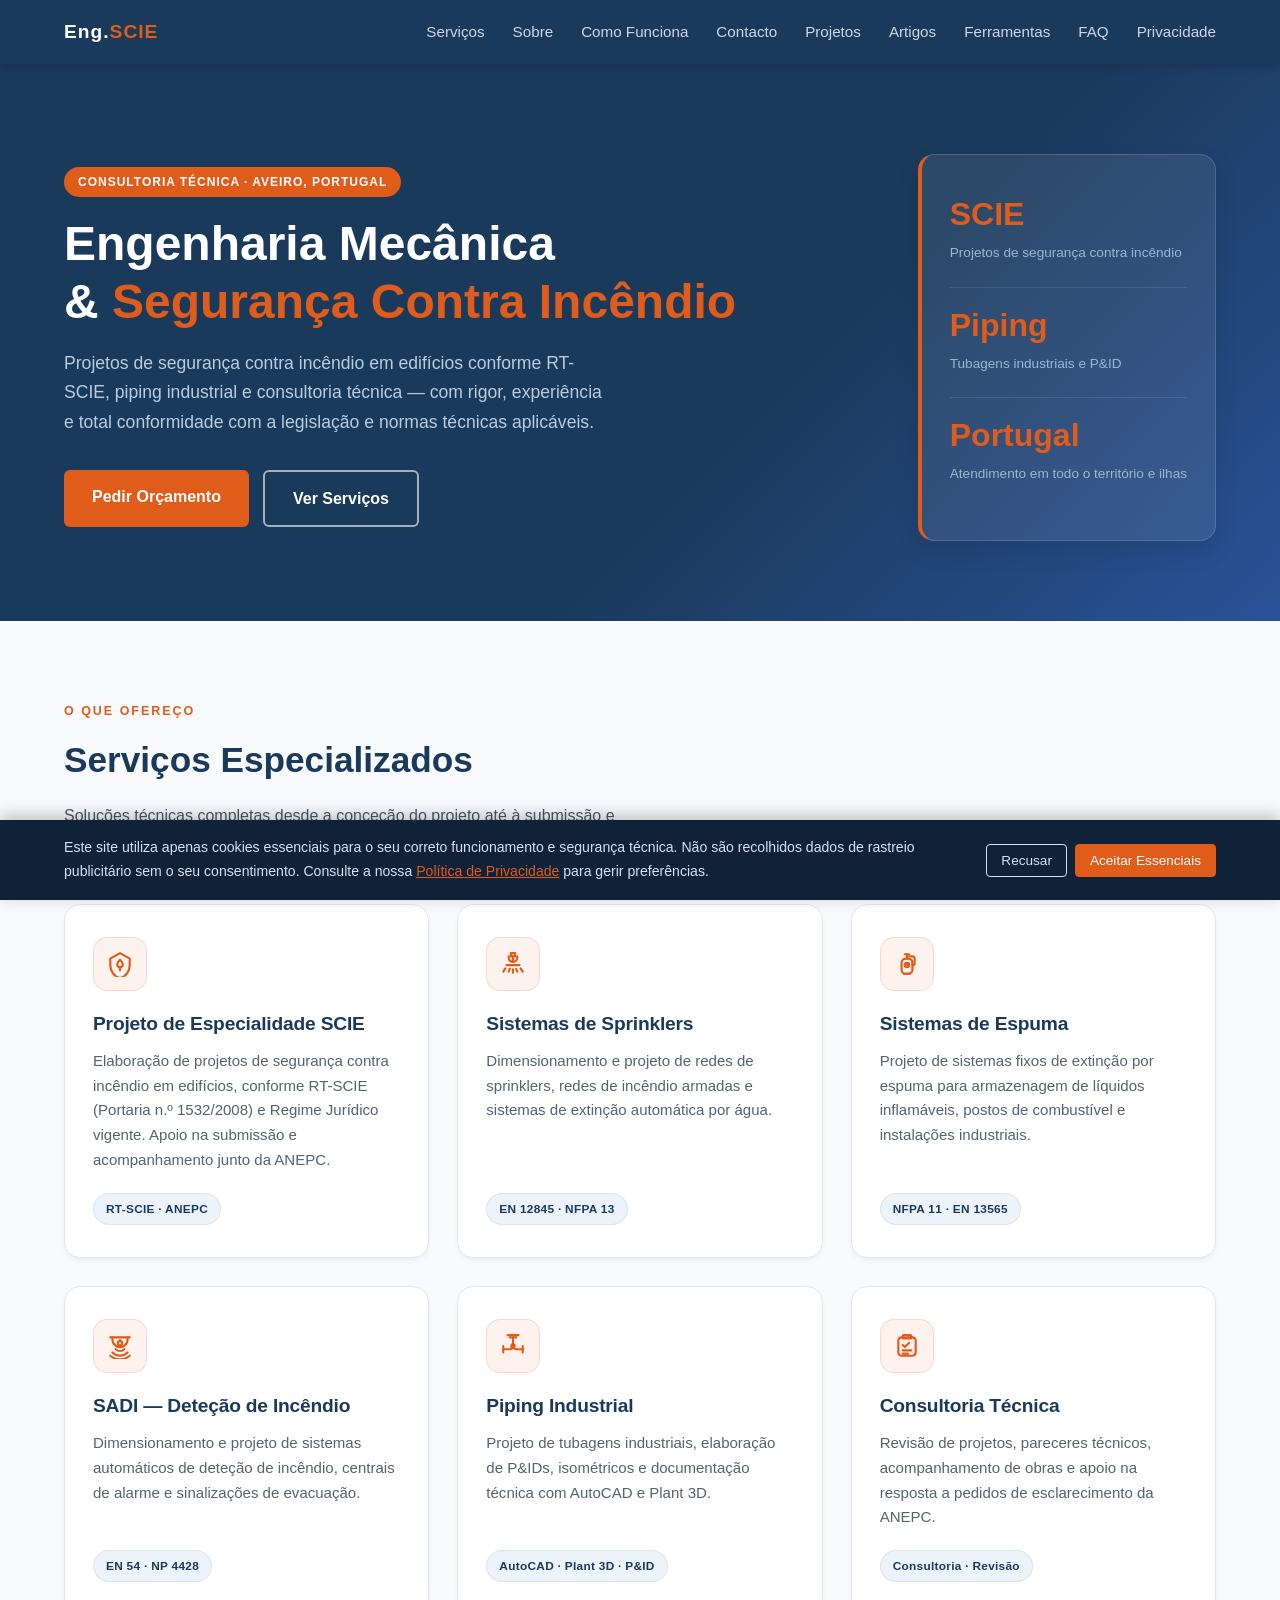
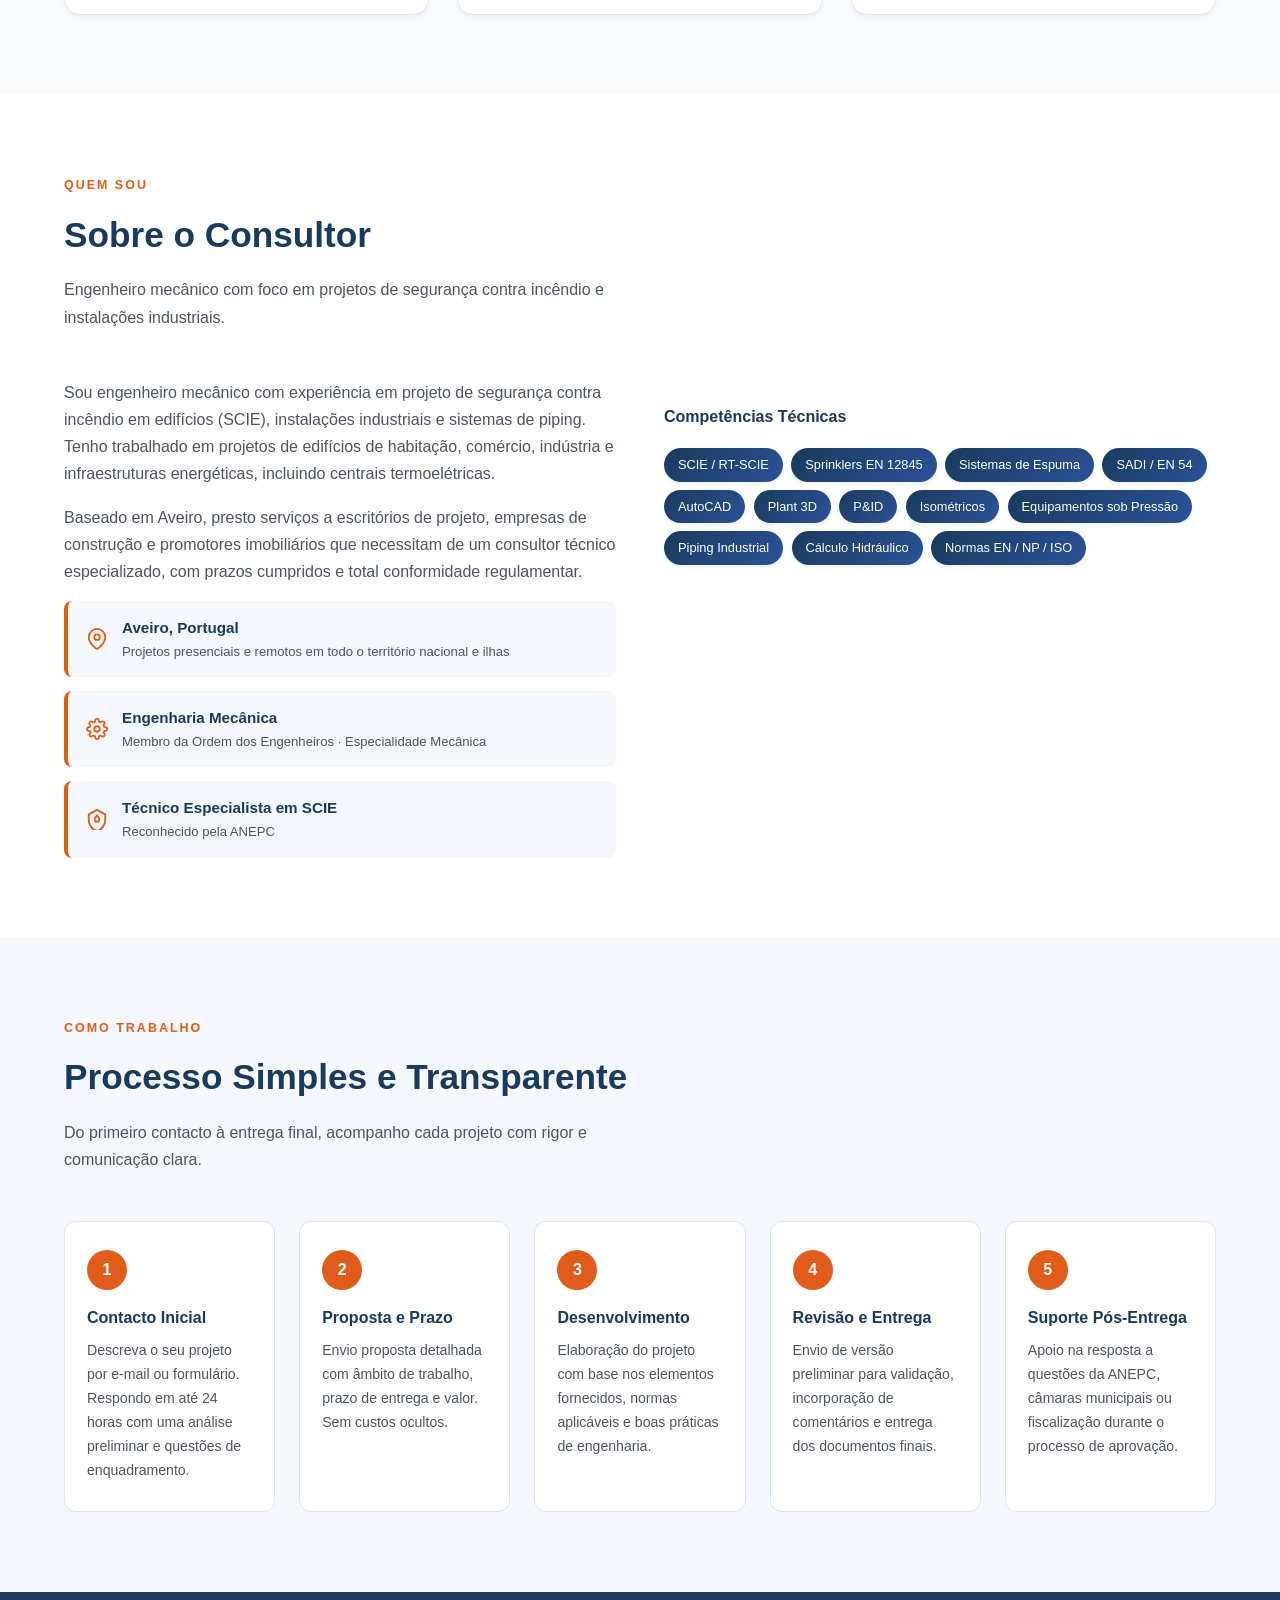
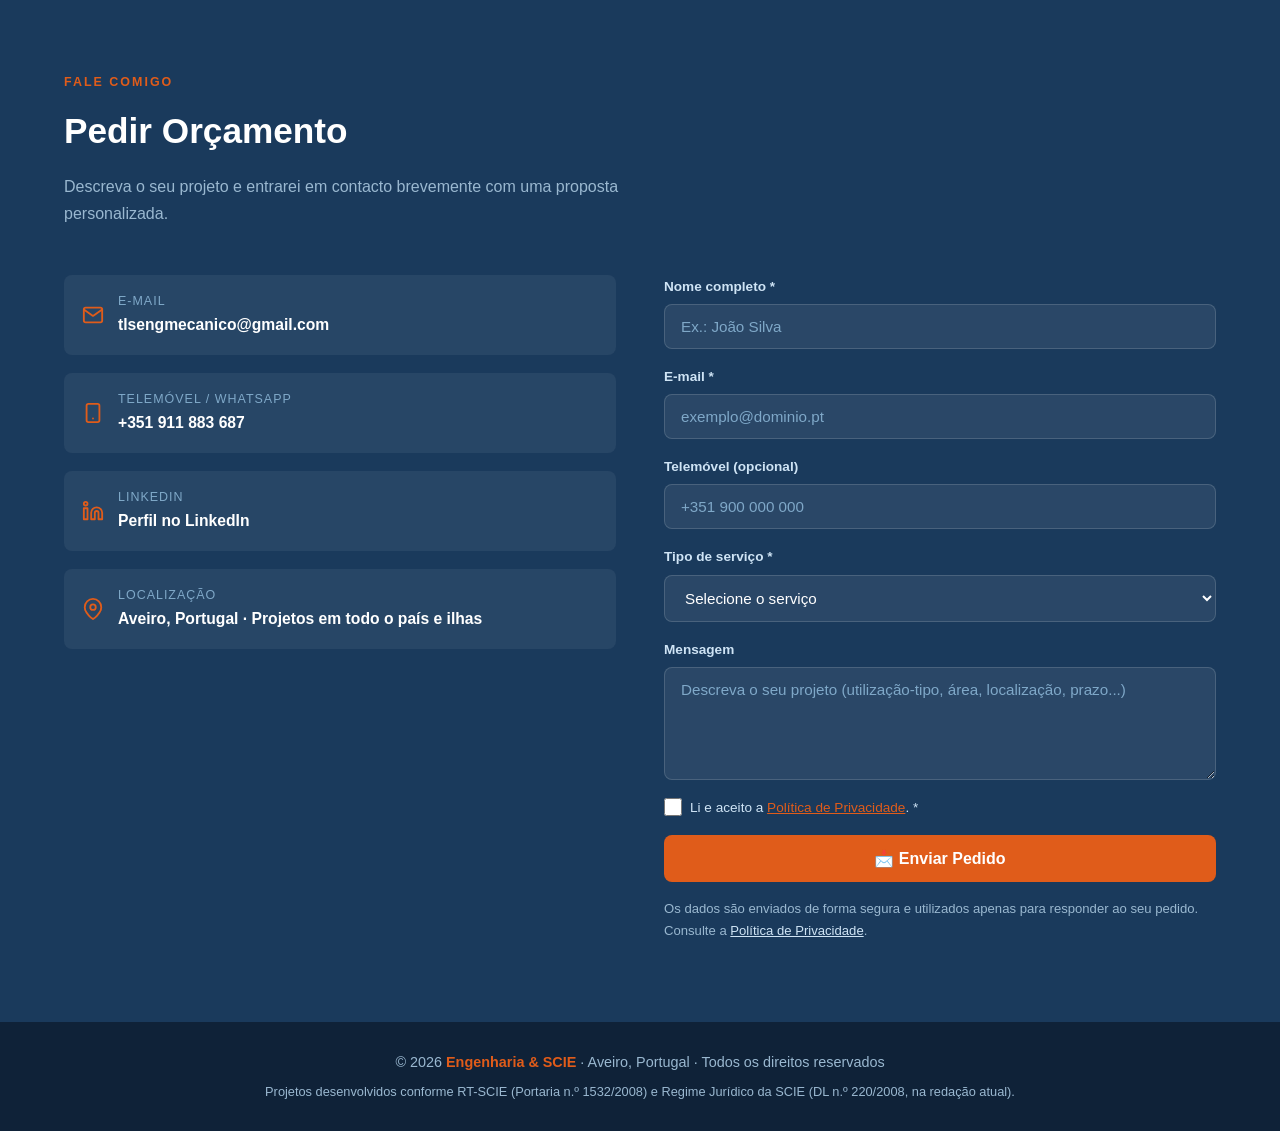
==== commit eccecbba: "alterado" ====
--- a/index.html
+++ b/index.html
@@ -98,697 +98,7 @@
   }
   </script>
   
-  <style>
-    :root {
-      --primary: #1a3a5c;
-      --accent: #e05c1a;
-      --light: #f4f7fb;
-      --text: #2d2d2d;
-      --muted: #4b5563; /* Contraste 4.5:1 sobre fundos claros (WCAG AA) */
-      --white: #ffffff;
-      --border: #dde3ec;
-    }
-
-    * { margin: 0; padding: 0; box-sizing: border-box; }
-
-    body {
-      font-family: 'Segoe UI', Arial, sans-serif;
-      color: var(--text);
-      background: var(--white);
-      line-height: 1.7;
-    }
-
-    nav {
-      background: var(--primary);
-      position: sticky;
-      top: 0;
-      z-index: 999;
-      display: flex;
-      justify-content: space-between;
-      align-items: center;
-      padding: 0 5%;
-      height: 64px;
-      box-shadow: 0 2px 8px rgba(0,0,0,0.18);
-    }
-
-    .nav-logo {
-      color: var(--white);
-      font-size: 1.2rem;
-      font-weight: 700;
-      letter-spacing: 1px;
-      text-decoration: none;
-    }
-
-    .nav-logo span { color: var(--accent); }
-
-    .nav-toggle {
-      display: none;
-      background: transparent;
-      border: none;
-      color: var(--white);
-      font-size: 1.5rem;
-      cursor: pointer;
-      padding: 10px;
-      min-width: 44px;
-      min-height: 44px;
-      align-items: center;
-      justify-content: center;
-      line-height: 1;
-      border-radius: 4px;
-    }
-
-    /* Skip-to-content para teclado/screen readers */
-    .skip-link {
-      position: absolute;
-      top: -100px;
-      left: 8px;
-      background: var(--accent);
-      color: var(--white);
-      padding: 10px 16px;
-      border-radius: 4px;
-      font-weight: 700;
-      text-decoration: none;
-      z-index: 9999;
-      transition: top 0.2s;
-    }
-    .skip-link:focus { top: 8px; outline: 3px solid var(--white); }
-
-    /* Foco visível para todos os elementos interativos (WCAG 2.4.7) */
-    a:focus-visible, button:focus-visible, input:focus-visible,
-    select:focus-visible, textarea:focus-visible, summary:focus-visible {
-      outline: 3px solid var(--accent);
-      outline-offset: 2px;
-      border-radius: 4px;
-    }
-
-    nav ul {
-      list-style: none;
-      display: flex;
-      gap: 28px;
-      margin: 0;
-      padding: 0;
-    }
-
-    nav ul li a {
-      color: #ccd8e8;
-      text-decoration: none;
-      font-size: 0.95rem;
-      transition: color 0.2s;
-    }
-
-    nav ul li a:hover { color: var(--accent); }
-
-    nav ul li a[aria-current="page"] {
-      color: var(--white);
-      font-weight: 700;
-      border-bottom: 2px solid var(--accent);
-      padding-bottom: 2px;
-    }
-
-    .hero {
-      background: linear-gradient(135deg, var(--primary) 60%, #2a5298 100%);
-      color: var(--white);
-      padding: 90px 5% 80px;
-      display: flex;
-      align-items: center;
-      gap: 40px;
-      flex-wrap: wrap;
-    }
-
-    .hero-text { flex: 1; min-width: 280px; }
-
-    .hero-text .badge {
-      display: inline-block;
-      background: var(--accent);
-      color: var(--white);
-      font-size: 0.75rem;
-      font-weight: 700;
-      text-transform: uppercase;
-      letter-spacing: 1px;
-      padding: 5px 14px;
-      border-radius: 20px;
-      margin-bottom: 18px;
-    }
-
-    .hero-text h1 {
-      font-size: clamp(2rem, 5vw, 3rem);
-      line-height: 1.2;
-      margin-bottom: 18px;
-    }
-
-    .hero-text h1 span { color: var(--accent); }
-
-    .hero-text p {
-      font-size: 1.1rem;
-      color: #b8cde2;
-      max-width: 540px;
-      margin-bottom: 32px;
-    }
-
-    .hero-btns { display: flex; gap: 14px; flex-wrap: wrap; }
-
-    .btn-primary {
-      background: var(--accent);
-      color: var(--white);
-      padding: 13px 28px;
-      border: none;
-      border-radius: 6px;
-      font-size: 1rem;
-      font-weight: 700;
-      cursor: pointer;
-      text-decoration: none;
-      transition: background 0.2s, transform 0.1s;
-      display: inline-block;
-    }
-
-    .btn-primary:hover { background: #c44e12; transform: translateY(-1px); }
-
-    .btn-outline {
-      background: transparent;
-      color: var(--white);
-      padding: 13px 28px;
-      border: 2px solid rgba(255, 255, 255, 0.6);
-      border-radius: 6px;
-      font-size: 1rem;
-      font-weight: 600;
-      cursor: pointer;
-      text-decoration: none;
-      transition: border-color 0.2s, color 0.2s, background 0.2s;
-      display: inline-block;
-    }
-
-    .btn-outline:hover {
-      border-color: var(--white);
-      color: var(--white);
-      background: rgba(255, 255, 255, 0.12);
-    }
-
-    .hero-card {
-      background: rgba(255, 255, 255, 0.08);
-      border: 1px solid rgba(255, 255, 255, 0.15);
-      border-left: 4px solid var(--accent);
-      border-radius: 16px;
-      padding: 32px 28px;
-      min-width: 240px;
-      flex-shrink: 0;
-      box-shadow: 0 10px 25px rgba(0, 0, 0, 0.1);
-    }
-
-    .hero-card .stat { margin-bottom: 22px; }
-
-    .hero-card .stat-num {
-      font-size: 2rem;
-      font-weight: 800;
-      color: var(--accent);
-    }
-
-    .hero-card .stat-label {
-      font-size: 0.85rem;
-      color: #9ab8d0;
-    }
-
-    .hero-card hr {
-      border: none;
-      border-top: 1px solid rgba(255, 255, 255, 0.1);
-      margin: 10px 0;
-    }
-
-    section { padding: clamp(48px, 8vw, 80px) 5%; }
-
-    .section-label {
-      font-size: 0.78rem;
-      font-weight: 700;
-      text-transform: uppercase;
-      letter-spacing: 2px;
-      color: var(--accent);
-      margin-bottom: 8px;
-    }
-
-    .section-title {
-      font-size: clamp(1.6rem, 3.5vw, 2.2rem);
-      color: var(--primary);
-      margin-bottom: 12px;
-    }
-
-    .section-sub {
-      color: var(--muted);
-      font-size: 1rem;
-      max-width: 600px;
-      margin-bottom: 48px;
-    }
-
-    #servicos {
-      background: #f8fafc;
-      position: relative;
-    }
-
-    .services-grid {
-      display: grid;
-      grid-template-columns: repeat(auto-fit, minmax(300px, 1fr));
-      gap: 28px;
-    }
-
-    .service-card {
-      background: var(--white);
-      border-radius: 16px;
-      padding: 32px 28px;
-      border: 1px solid #e2e8f0;
-      box-shadow: 0 4px 6px -1px rgba(0, 0, 0, 0.04), 0 2px 4px -2px rgba(0, 0, 0, 0.04);
-      display: flex;
-      flex-direction: column;
-      position: relative;
-      overflow: hidden;
-      transition: transform 0.3s cubic-bezier(0.16, 1, 0.3, 1),
-                  box-shadow 0.3s cubic-bezier(0.16, 1, 0.3, 1),
-                  border-color 0.3s cubic-bezier(0.16, 1, 0.3, 1);
-    }
-
-    .service-card::before {
-      content: '';
-      position: absolute;
-      top: 0;
-      left: 0;
-      right: 0;
-      height: 3px;
-      background: linear-gradient(90deg, var(--accent), #ff8447);
-      opacity: 0;
-      transition: opacity 0.3s ease;
-    }
-
-    .service-card:hover {
-      box-shadow: 0 20px 35px -8px rgba(26, 58, 92, 0.12), 0 8px 16px -4px rgba(26, 58, 92, 0.06);
-      transform: translateY(-5px);
-      border-color: rgba(224, 92, 26, 0.3);
-    }
-
-    .service-card:hover::before {
-      opacity: 1;
-    }
-
-    .service-icon-box {
-      width: 54px;
-      height: 54px;
-      border-radius: 14px;
-      background: rgba(224, 92, 26, 0.08);
-      color: var(--accent);
-      display: inline-flex;
-      align-items: center;
-      justify-content: center;
-      margin-bottom: 20px;
-      border: 1px solid rgba(224, 92, 26, 0.16);
-      transition: all 0.35s cubic-bezier(0.16, 1, 0.3, 1);
-    }
-
-    .service-card:hover .service-icon-box {
-      background: linear-gradient(135deg, var(--accent) 0%, #c44e12 100%);
-      color: var(--white);
-      transform: scale(1.05);
-      box-shadow: 0 8px 18px rgba(224, 92, 26, 0.35);
-      border-color: transparent;
-    }
-
-    .service-svg {
-      width: 26px;
-      height: 26px;
-      transition: transform 0.3s ease;
-    }
-
-    .service-card h3 {
-      font-size: 1.2rem;
-      font-weight: 700;
-      color: var(--primary);
-      margin-bottom: 12px;
-      line-height: 1.35;
-      letter-spacing: -0.01em;
-    }
-
-    .service-card p {
-      font-size: 0.94rem;
-      color: #556270;
-      line-height: 1.65;
-      flex-grow: 1;
-      margin-bottom: 20px;
-    }
-
-    .service-tag {
-      align-self: flex-start;
-      display: inline-flex;
-      align-items: center;
-      gap: 6px;
-      background: #edf3fa;
-      color: var(--primary);
-      font-size: 0.74rem;
-      font-weight: 700;
-      padding: 5px 12px;
-      border-radius: 20px;
-      border: 1px solid rgba(26, 58, 92, 0.08);
-      letter-spacing: 0.3px;
-      transition: background 0.2s, color 0.2s;
-    }
-
-    .service-card:hover .service-tag {
-      background: rgba(224, 92, 26, 0.1);
-      color: var(--accent);
-      border-color: rgba(224, 92, 26, 0.2);
-    }
-
-    /* Scroll-Driven Entry Animation (Modern CSS + Progressive Fallback) */
-    @media (prefers-reduced-motion: no-preference) {
-      @supports ((animation-timeline: view()) and (animation-range: entry)) {
-        @keyframes serviceCardFadeIn {
-          from {
-            opacity: 0;
-            transform: translateY(40px);
-          }
-          to {
-            opacity: 1;
-            transform: translateY(0);
-          }
-        }
-
-        .service-card {
-          animation: serviceCardFadeIn 0.8s cubic-bezier(0.16, 1, 0.3, 1) both;
-          animation-timeline: view();
-          animation-range: entry 10% cover 32%;
-        }
-      }
-
-      /* Fallback via class when CSS Scroll-driven animations are not available */
-      .service-card.reveal-init {
-        opacity: 0;
-        transform: translateY(40px);
-        transition: opacity 0.7s cubic-bezier(0.16, 1, 0.3, 1),
-                    transform 0.7s cubic-bezier(0.16, 1, 0.3, 1),
-                    box-shadow 0.3s cubic-bezier(0.16, 1, 0.3, 1),
-                    border-color 0.3s cubic-bezier(0.16, 1, 0.3, 1);
-        will-change: opacity, transform;
-      }
-
-      .service-card.reveal-init.is-visible {
-        opacity: 1;
-        transform: translateY(0);
-      }
-    }
-
-    #sobre { background: var(--white); }
-
-    .about-grid {
-      display: grid;
-      grid-template-columns: 1fr 1fr;
-      gap: 48px;
-      align-items: start;
-    }
-
-    @media (max-width: 768px) {
-      .about-grid { grid-template-columns: 1fr; }
-    }
-
-    .about-text p { color: var(--muted); margin-bottom: 16px; }
-
-    .credentials {
-      display: flex;
-      flex-direction: column;
-      gap: 14px;
-      margin-top: 8px;
-    }
-
-    .credential-item {
-      display: flex;
-      align-items: center;
-      gap: 12px;
-      background: var(--light);
-      border-radius: 8px;
-      padding: 14px 18px;
-      border-left: 4px solid var(--accent);
-    }
-
-    .credential-item .cred-icon { font-size: 1.5rem; }
-
-    .credential-item .cred-title {
-      font-weight: 700;
-      font-size: 0.95rem;
-      color: var(--primary);
-    }
-
-    .credential-item .cred-sub {
-      font-size: 0.82rem;
-      color: var(--muted);
-    }
-
-    .skills-wrap { margin-top: 24px; }
-
-    .skills-wrap h4 {
-      color: var(--primary);
-      margin-bottom: 14px;
-      font-size: 1rem;
-    }
-
-    .skill-pill {
-      display: inline-block;
-      background: linear-gradient(135deg, var(--primary), #2a5298);
-      color: var(--white);
-      font-size: 0.8rem;
-      font-weight: 500;
-      padding: 6px 14px;
-      border-radius: 20px;
-      margin: 4px 4px 4px 0;
-      box-shadow: 0 2px 4px rgba(26, 58, 92, 0.08);
-    }
-
-    #processo { background: var(--light); }
-
-    .process-steps {
-      display: grid;
-      grid-template-columns: repeat(auto-fit, minmax(200px, 1fr));
-      gap: 24px;
-      counter-reset: step;
-    }
-
-    .step-card {
-      background: var(--white);
-      border-radius: 12px;
-      padding: 28px 22px;
-      border: 1px solid var(--border);
-      position: relative;
-    }
-
-    .step-num {
-      width: 40px;
-      height: 40px;
-      background: var(--accent);
-      color: var(--white);
-      border-radius: 50%;
-      display: flex;
-      align-items: center;
-      justify-content: center;
-      font-weight: 800;
-      font-size: 1rem;
-      margin-bottom: 14px;
-    }
-
-    .step-card h3 {
-      color: var(--primary);
-      font-size: 1rem;
-      margin-bottom: 8px;
-    }
-
-    .step-card p {
-      font-size: 0.88rem;
-      color: var(--muted);
-    }
-
-    #contacto {
-      background: var(--primary);
-      color: var(--white);
-    }
-
-    #contacto .section-title { color: var(--white); }
-    #contacto .section-sub { color: #9ab8d0; }
-
-    .contact-grid {
-      display: grid;
-      grid-template-columns: 1fr 1fr;
-      gap: 48px;
-      align-items: start;
-    }
-
-    @media (max-width: 768px) {
-      .contact-grid { grid-template-columns: 1fr; }
-    }
-
-    .contact-info {
-      display: flex;
-      flex-direction: column;
-      gap: 18px;
-    }
-
-    .contact-item {
-      display: flex;
-      align-items: center;
-      gap: 14px;
-      background: rgba(255, 255, 255, 0.06);
-      border-radius: 8px;
-      padding: 16px 18px;
-    }
-
-    .contact-item .ci-icon { font-size: 1.5rem; }
-
-    .contact-item .ci-label {
-      font-size: 0.78rem;
-      color: #7fa8c8;
-      text-transform: uppercase;
-      letter-spacing: 1px;
-    }
-
-    .contact-item .ci-val {
-      font-size: 0.98rem;
-      color: var(--white);
-      font-weight: 600;
-    }
-
-    .contact-item a { color: inherit; text-decoration: none; }
-    .contact-item a:hover { text-decoration: underline; }
-
-    form { display: flex; flex-direction: column; gap: 16px; }
-
-    .form-field { display: flex; flex-direction: column; gap: 6px; }
-
-    .form-field label {
-      font-size: 0.85rem;
-      font-weight: 600;
-      color: #cfe4f5;
-    }
-
-    form input, form textarea, form select {
-      background: rgba(255, 255, 255, 0.07);
-      border: 1px solid rgba(255, 255, 255, 0.15);
-      border-radius: 8px;
-      padding: 13px 16px;
-      color: var(--white);
-      font-size: 0.95rem;
-      font-family: inherit;
-      outline: none;
-      transition: border-color 0.2s;
-    }
-
-    form input::placeholder, form textarea::placeholder { color: #7fa8c8; }
-
-    form input:focus, form textarea:focus, form select:focus {
-      border-color: var(--accent);
-    }
-
-    form textarea { resize: vertical; min-height: 110px; }
-
-    form select option { background: var(--primary); color: var(--white); }
-
-    form button {
-      background: var(--accent);
-      color: var(--white);
-      padding: 14px;
-      border: none;
-      border-radius: 8px;
-      font-size: 1rem;
-      font-weight: 700;
-      cursor: pointer;
-      transition: background 0.2s;
-    }
-
-    form button:hover { background: #c44e12; }
-
-    .form-checkbox {
-      display: flex;
-      align-items: flex-start;
-      gap: 8px;
-      font-size: 0.85rem;
-      color: #cfe4f5;
-      cursor: pointer;
-    }
-    .form-checkbox input[type="checkbox"] { width: 18px; height: 18px; margin-top: 2px; flex-shrink: 0; }
-    .form-checkbox a { color: var(--accent); }
-
-    .form-note { font-size: 0.82rem; color: #9ab8d0; }
-    .form-note a { color: #cfe4f5; }
-
-    /* Cookie consent banner (RGPD) */
-    .cookie-banner {
-      position: fixed;
-      bottom: 0;
-      left: 0;
-      right: 0;
-      background: #0f2238;
-      color: #cfe4f5;
-      padding: 16px 5%;
-      box-shadow: 0 -4px 16px rgba(0,0,0,0.25);
-      z-index: 9998;
-      display: none;
-      align-items: center;
-      justify-content: space-between;
-      gap: 16px;
-      flex-wrap: wrap;
-      font-size: 0.88rem;
-    }
-    .cookie-banner.show { display: flex; }
-    .cookie-banner p { margin: 0; flex: 1; min-width: 240px; }
-    .cookie-banner a { color: var(--accent); text-decoration: underline; }
-    .cookie-actions { display: flex; gap: 8px; flex-wrap: wrap; }
-    .cookie-btn {
-      background: transparent;
-      color: #cfe4f5;
-      border: 1px solid #cfe4f5;
-      padding: 8px 14px;
-      border-radius: 4px;
-      font-size: 0.85rem;
-      cursor: pointer;
-      transition: background 0.2s, color 0.2s;
-    }
-    .cookie-btn.accept {
-      background: var(--accent);
-      color: var(--white);
-      border-color: var(--accent);
-    }
-    .cookie-btn:hover { background: rgba(255,255,255,0.1); }
-    .cookie-btn.accept:hover { background: #c44e12; }
-
-    footer {
-      background: #0f2238;
-      color: #9ab8d0;
-      text-align: center;
-      padding: 28px 5%;
-      font-size: 0.9rem;
-    }
-
-    footer span { color: var(--accent); font-weight: 700; }
-    footer a { color: #cfe4f5; text-decoration: none; }
-    footer a:hover { color: var(--accent); }
-
-    @media (max-width: 900px) {
-      .nav-toggle { display: inline-flex; }
-
-      nav ul {
-        position: absolute;
-        top: 64px;
-        left: 0;
-        right: 0;
-        background: var(--primary);
-        flex-direction: column;
-        gap: 0;
-        max-height: 0;
-        overflow: hidden;
-        transition: max-height 0.25s ease;
-        padding: 0;
-      }
-
-      nav ul.open { max-height: 400px; }
-
-      nav ul li {
-        padding: 12px 5%;
-        border-top: 1px solid rgba(255,255,255,0.08);
-      }
-
-      .hero-text h1 { font-size: 1.8rem; }
-      .section-title { font-size: 1.5rem; }
-    }
-  </style>
+  <link rel="stylesheet" href="styles.css" />
 </head>
 <body>
 
@@ -1199,188 +509,7 @@
   </p>
 </footer>
 
-<script>
-  // Smooth scroll acessível
-  document.querySelectorAll('a[href^="#"]').forEach(a => {
-    a.addEventListener('click', function(e) {
-      const href = this.getAttribute('href');
-      if (href === '#' || href.length <= 1) return;
-      const el = document.querySelector(href);
-      if (el) {
-        e.preventDefault();
-        el.scrollIntoView({ behavior: 'smooth', block: 'start' });
-        if (!el.hasAttribute('tabindex')) {
-          el.setAttribute('tabindex', '-1');
-        }
-        el.focus({ preventScroll: true });
-      }
-    });
-  });
-
-  // Cookie consent (RGPD)
-  const cookieBanner = document.getElementById('cookieBanner');
-  const COOKIE_KEY = 'engscie_cookie_consent';
-  if (cookieBanner) {
-    if (!localStorage.getItem(COOKIE_KEY)) {
-      setTimeout(() => cookieBanner.classList.add('show'), 600);
-    }
-    document.getElementById('cookieAccept').addEventListener('click', () => {
-      localStorage.setItem(COOKIE_KEY, 'accepted');
-      cookieBanner.classList.remove('show');
-    });
-    document.getElementById('cookieDecline').addEventListener('click', () => {
-      localStorage.setItem(COOKIE_KEY, 'declined');
-      cookieBanner.classList.remove('show');
-    });
-  }
-
-  // Menu móvel com aria-expanded e fecho ao clicar fora / ESC
-  const navToggle = document.getElementById('navToggle');
-  const navMenu = document.getElementById('navMenu');
-
-  function closeNavMenu() {
-    if (navMenu && navMenu.classList.contains('open')) {
-      navMenu.classList.remove('open');
-      navToggle.setAttribute('aria-label', 'Abrir menu');
-      navToggle.setAttribute('aria-expanded', 'false');
-      navToggle.textContent = '☰';
-    }
-  }
-
-  if (navToggle && navMenu) {
-    navToggle.addEventListener('click', (e) => {
-      e.stopPropagation();
-      const isOpen = navMenu.classList.toggle('open');
-      navToggle.setAttribute('aria-label', isOpen ? 'Fechar menu' : 'Abrir menu');
-      navToggle.setAttribute('aria-expanded', isOpen ? 'true' : 'false');
-      navToggle.textContent = isOpen ? '✕' : '☰';
-    });
-
-    navMenu.querySelectorAll('a').forEach(link => {
-      link.addEventListener('click', closeNavMenu);
-    });
-
-    document.addEventListener('click', (e) => {
-      if (!navMenu.contains(e.target) && !navToggle.contains(e.target)) {
-        closeNavMenu();
-      }
-    });
-
-    document.addEventListener('keydown', (e) => {
-      if (e.key === 'Escape') {
-        closeNavMenu();
-      }
-    });
-  }
-
-  // Formulário com validação acessível em Português e tratamento inline
-  const contactForm = document.getElementById('contactForm');
-  const submitBtn = document.getElementById('submitBtn');
-  const formSuccess = document.getElementById('formSuccess');
-  const formError = document.getElementById('formError');
-  const formResetBtn = document.getElementById('formResetBtn');
-
-  if (contactForm) {
-    const requiredInputs = contactForm.querySelectorAll('[required]');
-    requiredInputs.forEach(input => {
-      input.addEventListener('invalid', function() {
-        if (this.validity.valueMissing) {
-          if (this.type === 'checkbox') {
-            this.setCustomValidity('É necessário aceitar a Política de Privacidade para prosseguir.');
-          } else {
-            this.setCustomValidity('Por favor, preencha este campo obrigatório.');
-          }
-        } else if (this.validity.typeMismatch && this.type === 'email') {
-          this.setCustomValidity('Por favor, introduza um endereço de e-mail válido.');
-        } else {
-          this.setCustomValidity('');
-        }
-      });
-      input.addEventListener('input', function() {
-        this.setCustomValidity('');
-      });
-      input.addEventListener('change', function() {
-        this.setCustomValidity('');
-      });
-    });
-
-    contactForm.addEventListener('submit', async function(e) {
-      e.preventDefault();
-      if (formError) formError.style.display = 'none';
-
-      if (!contactForm.checkValidity()) {
-        contactForm.reportValidity();
-        return;
-      }
-
-      const originalText = submitBtn.textContent;
-      submitBtn.textContent = '⏳ A enviar...';
-      submitBtn.disabled = true;
-      submitBtn.style.opacity = '0.7';
-
-      try {
-        const formData = new FormData(contactForm);
-        const response = await fetch(contactForm.action, {
-          method: 'POST',
-          body: formData,
-          headers: { 'Accept': 'application/json' }
-        });
-
-        if (response.ok) {
-          contactForm.reset();
-          contactForm.style.display = 'none';
-          if (formSuccess) formSuccess.style.display = 'block';
-        } else {
-          throw new Error('Erro de envio');
-        }
-      } catch (error) {
-        submitBtn.textContent = originalText;
-        submitBtn.disabled = false;
-        submitBtn.style.opacity = '1';
-        if (formError) {
-          formError.textContent = '⚠️ Ocorreu um erro no envio do pedido. Por favor, tente novamente ou envie um e-mail diretamente para tlsengmecanico@gmail.com.';
-          formError.style.display = 'block';
-        }
-      }
-    });
-  }
-
-  if (formResetBtn) {
-    formResetBtn.addEventListener('click', () => {
-      if (formSuccess) formSuccess.style.display = 'none';
-      if (formError) formError.style.display = 'none';
-      contactForm.style.display = 'flex';
-      submitBtn.textContent = '📩 Enviar Pedido';
-      submitBtn.disabled = false;
-      submitBtn.style.opacity = '1';
-      submitBtn.style.background = 'var(--accent)';
-    });
-  }
-
-  // Scroll reveal fallback para compatibilidade progressiva
-  if (!CSS.supports('(animation-timeline: view()) and (animation-range: entry)')) {
-    if (!window.matchMedia('(prefers-reduced-motion: reduce)').matches) {
-      const serviceCards = document.querySelectorAll('.service-card');
-      const observer = new IntersectionObserver((entries, obs) => {
-        entries.forEach((entry) => {
-          if (entry.isIntersecting) {
-            entry.target.classList.add('is-visible');
-            obs.unobserve(entry.target);
-          }
-        });
-      }, {
-        threshold: 0.15,
-        rootMargin: '0px 0px -40px 0px'
-      });
-
-      serviceCards.forEach((card, index) => {
-        card.classList.add('reveal-init');
-        card.style.transitionDelay = `${(index % 3) * 120}ms`;
-        observer.observe(card);
-      });
-    }
-  }
-</script>
+<script src="main.js" defer></script>
 
 </body>
 </html>
--- a/styles.css
+++ b/styles.css
@@ -0,0 +1,783 @@
+:root {
+  --primary: #1a3a5c;
+  --accent: #e05c1a;
+  --light: #f4f7fb;
+  --text: #2d2d2d;
+  --muted: #4b5563; /* Contraste 4.5:1 sobre fundos claros (WCAG AA) */
+  --white: #ffffff;
+  --border: #dde3ec;
+}
+
+* {
+  margin: 0;
+  padding: 0;
+  box-sizing: border-box;
+}
+
+body {
+  font-family: 'Segoe UI', Arial, sans-serif;
+  color: var(--text);
+  background: var(--white);
+  line-height: 1.7;
+}
+
+/* ==========================================================================
+   NAVEGAÇÃO
+   ========================================================================== */
+nav {
+  background: var(--primary);
+  position: sticky;
+  top: 0;
+  z-index: 999;
+  display: flex;
+  justify-content: space-between;
+  align-items: center;
+  padding: 0 5%;
+  height: 64px;
+  box-shadow: 0 2px 8px rgba(0,0,0,0.18);
+}
+
+.nav-logo {
+  color: var(--white);
+  font-size: 1.2rem;
+  font-weight: 700;
+  letter-spacing: 1px;
+  text-decoration: none;
+}
+
+.nav-logo span { color: var(--accent); }
+
+.nav-toggle {
+  display: none;
+  background: transparent;
+  border: none;
+  color: var(--white);
+  font-size: 1.5rem;
+  cursor: pointer;
+  padding: 10px;
+  min-width: 44px;
+  min-height: 44px;
+  align-items: center;
+  justify-content: center;
+  line-height: 1;
+  border-radius: 4px;
+}
+
+/* Skip-to-content para teclado/screen readers (WCAG 2.4.1) */
+.skip-link {
+  position: absolute;
+  top: -100px;
+  left: 8px;
+  background: var(--accent);
+  color: var(--white);
+  padding: 10px 16px;
+  border-radius: 4px;
+  font-weight: 700;
+  text-decoration: none;
+  z-index: 9999;
+  transition: top 0.2s;
+}
+.skip-link:focus {
+  top: 8px;
+  outline: 3px solid var(--white);
+}
+
+/* Foco visível para todos os elementos interativos (WCAG 2.4.7) */
+a:focus-visible, button:focus-visible, input:focus-visible,
+select:focus-visible, textarea:focus-visible, summary:focus-visible {
+  outline: 3px solid var(--accent);
+  outline-offset: 2px;
+  border-radius: 4px;
+}
+
+nav ul {
+  list-style: none;
+  display: flex;
+  gap: 28px;
+  margin: 0;
+  padding: 0;
+}
+
+nav ul li a {
+  color: #ccd8e8;
+  text-decoration: none;
+  font-size: 0.95rem;
+  transition: color 0.2s;
+}
+
+nav ul li a:hover { color: var(--accent); }
+
+nav ul li a[aria-current="page"] {
+  color: var(--white);
+  font-weight: 700;
+  border-bottom: 2px solid var(--accent);
+  padding-bottom: 2px;
+}
+
+/* ==========================================================================
+   HERO SECTION
+   ========================================================================== */
+.hero {
+  background: linear-gradient(135deg, var(--primary) 60%, #2a5298 100%);
+  color: var(--white);
+  padding: 90px 5% 80px;
+  display: flex;
+  align-items: center;
+  gap: 40px;
+  flex-wrap: wrap;
+}
+
+.hero-text {
+  flex: 1;
+  min-width: 280px;
+}
+
+.hero-text .badge {
+  display: inline-block;
+  background: var(--accent);
+  color: var(--white);
+  font-size: 0.75rem;
+  font-weight: 700;
+  text-transform: uppercase;
+  letter-spacing: 1px;
+  padding: 5px 14px;
+  border-radius: 20px;
+  margin-bottom: 18px;
+}
+
+.hero-text h1 {
+  font-size: clamp(2rem, 5vw, 3rem);
+  line-height: 1.2;
+  margin-bottom: 18px;
+}
+
+.hero-text h1 span { color: var(--accent); }
+
+.hero-text p {
+  font-size: 1.1rem;
+  color: #b8cde2;
+  max-width: 540px;
+  margin-bottom: 32px;
+}
+
+.hero-btns {
+  display: flex;
+  gap: 14px;
+  flex-wrap: wrap;
+}
+
+.btn-primary {
+  background: var(--accent);
+  color: var(--white);
+  padding: 13px 28px;
+  border: none;
+  border-radius: 6px;
+  font-size: 1rem;
+  font-weight: 700;
+  cursor: pointer;
+  text-decoration: none;
+  transition: background 0.2s, transform 0.1s;
+  display: inline-block;
+}
+
+.btn-primary:hover {
+  background: #c44e12;
+  transform: translateY(-1px);
+}
+
+.btn-outline {
+  background: transparent;
+  color: var(--white);
+  padding: 13px 28px;
+  border: 2px solid rgba(255, 255, 255, 0.6);
+  border-radius: 6px;
+  font-size: 1rem;
+  font-weight: 600;
+  cursor: pointer;
+  text-decoration: none;
+  transition: border-color 0.2s, color 0.2s, background 0.2s;
+  display: inline-block;
+}
+
+.btn-outline:hover {
+  border-color: var(--white);
+  color: var(--white);
+  background: rgba(255, 255, 255, 0.12);
+}
+
+.hero-card {
+  background: rgba(255, 255, 255, 0.08);
+  border: 1px solid rgba(255, 255, 255, 0.15);
+  border-left: 4px solid var(--accent);
+  border-radius: 16px;
+  padding: 32px 28px;
+  min-width: 240px;
+  flex-shrink: 0;
+  box-shadow: 0 10px 25px rgba(0, 0, 0, 0.1);
+}
+
+.hero-card .stat { margin-bottom: 22px; }
+
+.hero-card .stat-num {
+  font-size: 2rem;
+  font-weight: 800;
+  color: var(--accent);
+}
+
+.hero-card .stat-label {
+  font-size: 0.85rem;
+  color: #9ab8d0;
+}
+
+.hero-card hr {
+  border: none;
+  border-top: 1px solid rgba(255, 255, 255, 0.1);
+  margin: 10px 0;
+}
+
+/* ==========================================================================
+   ESTILOS GERAIS DE SECÇÃO
+   ========================================================================== */
+section { padding: clamp(48px, 8vw, 80px) 5%; }
+
+.section-label {
+  font-size: 0.78rem;
+  font-weight: 700;
+  text-transform: uppercase;
+  letter-spacing: 2px;
+  color: var(--accent);
+  margin-bottom: 8px;
+}
+
+.section-title {
+  font-size: clamp(1.6rem, 3.5vw, 2.2rem);
+  color: var(--primary);
+  margin-bottom: 12px;
+}
+
+.section-sub {
+  color: var(--muted);
+  font-size: 1rem;
+  max-width: 600px;
+  margin-bottom: 48px;
+}
+
+/* ==========================================================================
+   SERVIÇOS ESPECIALIZADOS
+   ========================================================================== */
+#servicos {
+  background: #f8fafc;
+  position: relative;
+}
+
+.services-grid {
+  display: grid;
+  grid-template-columns: repeat(auto-fit, minmax(300px, 1fr));
+  gap: 28px;
+}
+
+.service-card {
+  background: var(--white);
+  border-radius: 16px;
+  padding: 32px 28px;
+  border: 1px solid #e2e8f0;
+  box-shadow: 0 4px 6px -1px rgba(0, 0, 0, 0.04), 0 2px 4px -2px rgba(0, 0, 0, 0.04);
+  display: flex;
+  flex-direction: column;
+  position: relative;
+  overflow: hidden;
+  transition: transform 0.3s cubic-bezier(0.16, 1, 0.3, 1),
+              box-shadow 0.3s cubic-bezier(0.16, 1, 0.3, 1),
+              border-color 0.3s cubic-bezier(0.16, 1, 0.3, 1);
+}
+
+.service-card::before {
+  content: '';
+  position: absolute;
+  top: 0;
+  left: 0;
+  right: 0;
+  height: 3px;
+  background: linear-gradient(90deg, var(--accent), #ff8447);
+  opacity: 0;
+  transition: opacity 0.3s ease;
+}
+
+.service-card:hover {
+  box-shadow: 0 20px 35px -8px rgba(26, 58, 92, 0.12), 0 8px 16px -4px rgba(26, 58, 92, 0.06);
+  transform: translateY(-5px);
+  border-color: rgba(224, 92, 26, 0.3);
+}
+
+.service-card:hover::before {
+  opacity: 1;
+}
+
+.service-icon-box {
+  width: 54px;
+  height: 54px;
+  border-radius: 14px;
+  background: rgba(224, 92, 26, 0.08);
+  color: var(--accent);
+  display: inline-flex;
+  align-items: center;
+  justify-content: center;
+  margin-bottom: 20px;
+  border: 1px solid rgba(224, 92, 26, 0.16);
+  transition: all 0.35s cubic-bezier(0.16, 1, 0.3, 1);
+}
+
+.service-card:hover .service-icon-box {
+  background: linear-gradient(135deg, var(--accent) 0%, #c44e12 100%);
+  color: var(--white);
+  transform: scale(1.05);
+  box-shadow: 0 8px 18px rgba(224, 92, 26, 0.35);
+  border-color: transparent;
+}
+
+.service-svg {
+  width: 26px;
+  height: 26px;
+  transition: transform 0.3s ease;
+}
+
+.service-card h3 {
+  font-size: 1.2rem;
+  font-weight: 700;
+  color: var(--primary);
+  margin-bottom: 12px;
+  line-height: 1.35;
+  letter-spacing: -0.01em;
+}
+
+.service-card p {
+  font-size: 0.94rem;
+  color: #556270;
+  line-height: 1.65;
+  flex-grow: 1;
+  margin-bottom: 20px;
+}
+
+.service-tag {
+  align-self: flex-start;
+  display: inline-flex;
+  align-items: center;
+  gap: 6px;
+  background: #edf3fa;
+  color: var(--primary);
+  font-size: 0.74rem;
+  font-weight: 700;
+  padding: 5px 12px;
+  border-radius: 20px;
+  border: 1px solid rgba(26, 58, 92, 0.08);
+  letter-spacing: 0.3px;
+  transition: background 0.2s, color 0.2s;
+}
+
+.service-card:hover .service-tag {
+  background: rgba(224, 92, 26, 0.1);
+  color: var(--accent);
+  border-color: rgba(224, 92, 26, 0.2);
+}
+
+/* Scroll-Driven Entry Animation (Modern CSS + Progressive Fallback) */
+@media (prefers-reduced-motion: no-preference) {
+  @supports ((animation-timeline: view()) and (animation-range: entry)) {
+    @keyframes serviceCardFadeIn {
+      from {
+        opacity: 0;
+        transform: translateY(40px);
+      }
+      to {
+        opacity: 1;
+        transform: translateY(0);
+      }
+    }
+
+    .service-card {
+      animation: serviceCardFadeIn 0.8s cubic-bezier(0.16, 1, 0.3, 1) both;
+      animation-timeline: view();
+      animation-range: entry 10% cover 32%;
+    }
+  }
+
+  /* Fallback via class when CSS Scroll-driven animations are not available */
+  .service-card.reveal-init {
+    opacity: 0;
+    transform: translateY(40px);
+    transition: opacity 0.7s cubic-bezier(0.16, 1, 0.3, 1),
+                transform 0.7s cubic-bezier(0.16, 1, 0.3, 1),
+                box-shadow 0.3s cubic-bezier(0.16, 1, 0.3, 1),
+                border-color 0.3s cubic-bezier(0.16, 1, 0.3, 1);
+    will-change: opacity, transform;
+  }
+
+  .service-card.reveal-init.is-visible {
+    opacity: 1;
+    transform: translateY(0);
+  }
+}
+
+/* ==========================================================================
+   SOBRE O CONSULTOR
+   ========================================================================== */
+#sobre { background: var(--white); }
+
+.about-grid {
+  display: grid;
+  grid-template-columns: 1fr 1fr;
+  gap: 48px;
+  align-items: start;
+}
+
+@media (max-width: 768px) {
+  .about-grid { grid-template-columns: 1fr; }
+}
+
+.about-text p {
+  color: var(--muted);
+  margin-bottom: 16px;
+}
+
+.credentials {
+  display: flex;
+  flex-direction: column;
+  gap: 14px;
+  margin-top: 8px;
+}
+
+.credential-item {
+  display: flex;
+  align-items: center;
+  gap: 14px;
+  background: var(--light);
+  border-radius: 8px;
+  padding: 14px 18px;
+  border-left: 4px solid var(--accent);
+}
+
+.credential-item .cred-icon {
+  display: flex;
+  align-items: center;
+  justify-content: center;
+  color: var(--accent);
+  flex-shrink: 0;
+}
+
+.credential-item .cred-title {
+  font-weight: 700;
+  font-size: 0.95rem;
+  color: var(--primary);
+}
+
+.credential-item .cred-sub {
+  font-size: 0.82rem;
+  color: var(--muted);
+}
+
+.skills-wrap { margin-top: 24px; }
+
+.skills-wrap h4 {
+  color: var(--primary);
+  margin-bottom: 14px;
+  font-size: 1rem;
+}
+
+.skill-pill {
+  display: inline-block;
+  background: linear-gradient(135deg, var(--primary), #2a5298);
+  color: var(--white);
+  font-size: 0.8rem;
+  font-weight: 500;
+  padding: 6px 14px;
+  border-radius: 20px;
+  margin: 4px 4px 4px 0;
+  box-shadow: 0 2px 4px rgba(26, 58, 92, 0.08);
+}
+
+/* ==========================================================================
+   PROCESSO
+   ========================================================================== */
+#processo { background: var(--light); }
+
+.process-steps {
+  display: grid;
+  grid-template-columns: repeat(auto-fit, minmax(200px, 1fr));
+  gap: 24px;
+  counter-reset: step;
+}
+
+.step-card {
+  background: var(--white);
+  border-radius: 12px;
+  padding: 28px 22px;
+  border: 1px solid var(--border);
+  position: relative;
+}
+
+.step-num {
+  width: 40px;
+  height: 40px;
+  background: var(--accent);
+  color: var(--white);
+  border-radius: 50%;
+  display: flex;
+  align-items: center;
+  justify-content: center;
+  font-weight: 800;
+  font-size: 1rem;
+  margin-bottom: 14px;
+}
+
+.step-card h3 {
+  color: var(--primary);
+  font-size: 1rem;
+  margin-bottom: 8px;
+}
+
+.step-card p {
+  font-size: 0.88rem;
+  color: var(--muted);
+}
+
+/* ==========================================================================
+   CONTACTO E FORMULÁRIO
+   ========================================================================== */
+#contacto {
+  background: var(--primary);
+  color: var(--white);
+}
+
+#contacto .section-title { color: var(--white); }
+#contacto .section-sub { color: #9ab8d0; }
+
+.contact-grid {
+  display: grid;
+  grid-template-columns: 1fr 1fr;
+  gap: 48px;
+  align-items: start;
+}
+
+@media (max-width: 768px) {
+  .contact-grid { grid-template-columns: 1fr; }
+}
+
+.contact-info {
+  display: flex;
+  flex-direction: column;
+  gap: 18px;
+}
+
+.contact-item {
+  display: flex;
+  align-items: center;
+  gap: 14px;
+  background: rgba(255, 255, 255, 0.06);
+  border-radius: 8px;
+  padding: 16px 18px;
+}
+
+.contact-item .ci-icon {
+  display: flex;
+  align-items: center;
+  justify-content: center;
+  color: var(--accent);
+  flex-shrink: 0;
+}
+
+.contact-item .ci-label {
+  font-size: 0.78rem;
+  color: #7fa8c8;
+  text-transform: uppercase;
+  letter-spacing: 1px;
+}
+
+.contact-item .ci-val {
+  font-size: 0.98rem;
+  color: var(--white);
+  font-weight: 600;
+}
+
+.contact-item a {
+  color: inherit;
+  text-decoration: none;
+}
+.contact-item a:hover { text-decoration: underline; }
+
+form {
+  display: flex;
+  flex-direction: column;
+  gap: 16px;
+}
+
+.form-field {
+  display: flex;
+  flex-direction: column;
+  gap: 6px;
+}
+
+.form-field label {
+  font-size: 0.85rem;
+  font-weight: 600;
+  color: #cfe4f5;
+}
+
+form input, form textarea, form select {
+  background: rgba(255, 255, 255, 0.07);
+  border: 1px solid rgba(255, 255, 255, 0.15);
+  border-radius: 8px;
+  padding: 13px 16px;
+  color: var(--white);
+  font-size: 0.95rem;
+  font-family: inherit;
+  outline: none;
+  transition: border-color 0.2s;
+}
+
+form input::placeholder, form textarea::placeholder { color: #7fa8c8; }
+
+form input:focus, form textarea:focus, form select:focus {
+  border-color: var(--accent);
+}
+
+form textarea {
+  resize: vertical;
+  min-height: 110px;
+}
+
+form select option {
+  background: var(--primary);
+  color: var(--white);
+}
+
+form button {
+  background: var(--accent);
+  color: var(--white);
+  padding: 14px;
+  border: none;
+  border-radius: 8px;
+  font-size: 1rem;
+  font-weight: 700;
+  cursor: pointer;
+  transition: background 0.2s;
+}
+
+form button:hover { background: #c44e12; }
+
+.form-checkbox {
+  display: flex;
+  align-items: flex-start;
+  gap: 8px;
+  font-size: 0.85rem;
+  color: #cfe4f5;
+  cursor: pointer;
+}
+.form-checkbox input[type="checkbox"] {
+  width: 18px;
+  height: 18px;
+  margin-top: 2px;
+  flex-shrink: 0;
+}
+.form-checkbox a { color: var(--accent); }
+
+.form-note {
+  font-size: 0.82rem;
+  color: #9ab8d0;
+}
+.form-note a { color: #cfe4f5; }
+
+/* ==========================================================================
+   COOKIE CONSENT BANNER (RGPD)
+   ========================================================================== */
+.cookie-banner {
+  position: fixed;
+  bottom: 0;
+  left: 0;
+  right: 0;
+  background: #0f2238;
+  color: #cfe4f5;
+  padding: 16px 5%;
+  box-shadow: 0 -4px 16px rgba(0,0,0,0.25);
+  z-index: 9998;
+  display: none;
+  align-items: center;
+  justify-content: space-between;
+  gap: 16px;
+  flex-wrap: wrap;
+  font-size: 0.88rem;
+}
+.cookie-banner.show { display: flex; }
+.cookie-banner p {
+  margin: 0;
+  flex: 1;
+  min-width: 240px;
+}
+.cookie-banner a {
+  color: var(--accent);
+  text-decoration: underline;
+}
+.cookie-actions {
+  display: flex;
+  gap: 8px;
+  flex-wrap: wrap;
+}
+.cookie-btn {
+  background: transparent;
+  color: #cfe4f5;
+  border: 1px solid #cfe4f5;
+  padding: 8px 14px;
+  border-radius: 4px;
+  font-size: 0.85rem;
+  cursor: pointer;
+  transition: background 0.2s, color 0.2s;
+}
+.cookie-btn.accept {
+  background: var(--accent);
+  color: var(--white);
+  border-color: var(--accent);
+}
+.cookie-btn:hover { background: rgba(255,255,255,0.1); }
+.cookie-btn.accept:hover { background: #c44e12; }
+
+/* ==========================================================================
+   RODAPÉ (FOOTER)
+   ========================================================================== */
+footer {
+  background: #0f2238;
+  color: #9ab8d0;
+  text-align: center;
+  padding: 28px 5%;
+  font-size: 0.9rem;
+}
+
+footer span { color: var(--accent); font-weight: 700; }
+footer a { color: #cfe4f5; text-decoration: none; }
+footer a:hover { color: var(--accent); }
+
+/* ==========================================================================
+   MEDIA QUERIES
+   ========================================================================== */
+@media (max-width: 900px) {
+  .nav-toggle { display: inline-flex; }
+
+  nav ul {
+    position: absolute;
+    top: 64px;
+    left: 0;
+    right: 0;
+    background: var(--primary);
+    flex-direction: column;
+    gap: 0;
+    max-height: 0;
+    overflow: hidden;
+    transition: max-height 0.25s ease;
+    padding: 0;
+  }
+
+  nav ul.open { max-height: 400px; }
+
+  nav ul li {
+    padding: 12px 5%;
+    border-top: 1px solid rgba(255,255,255,0.08);
+  }
+}
